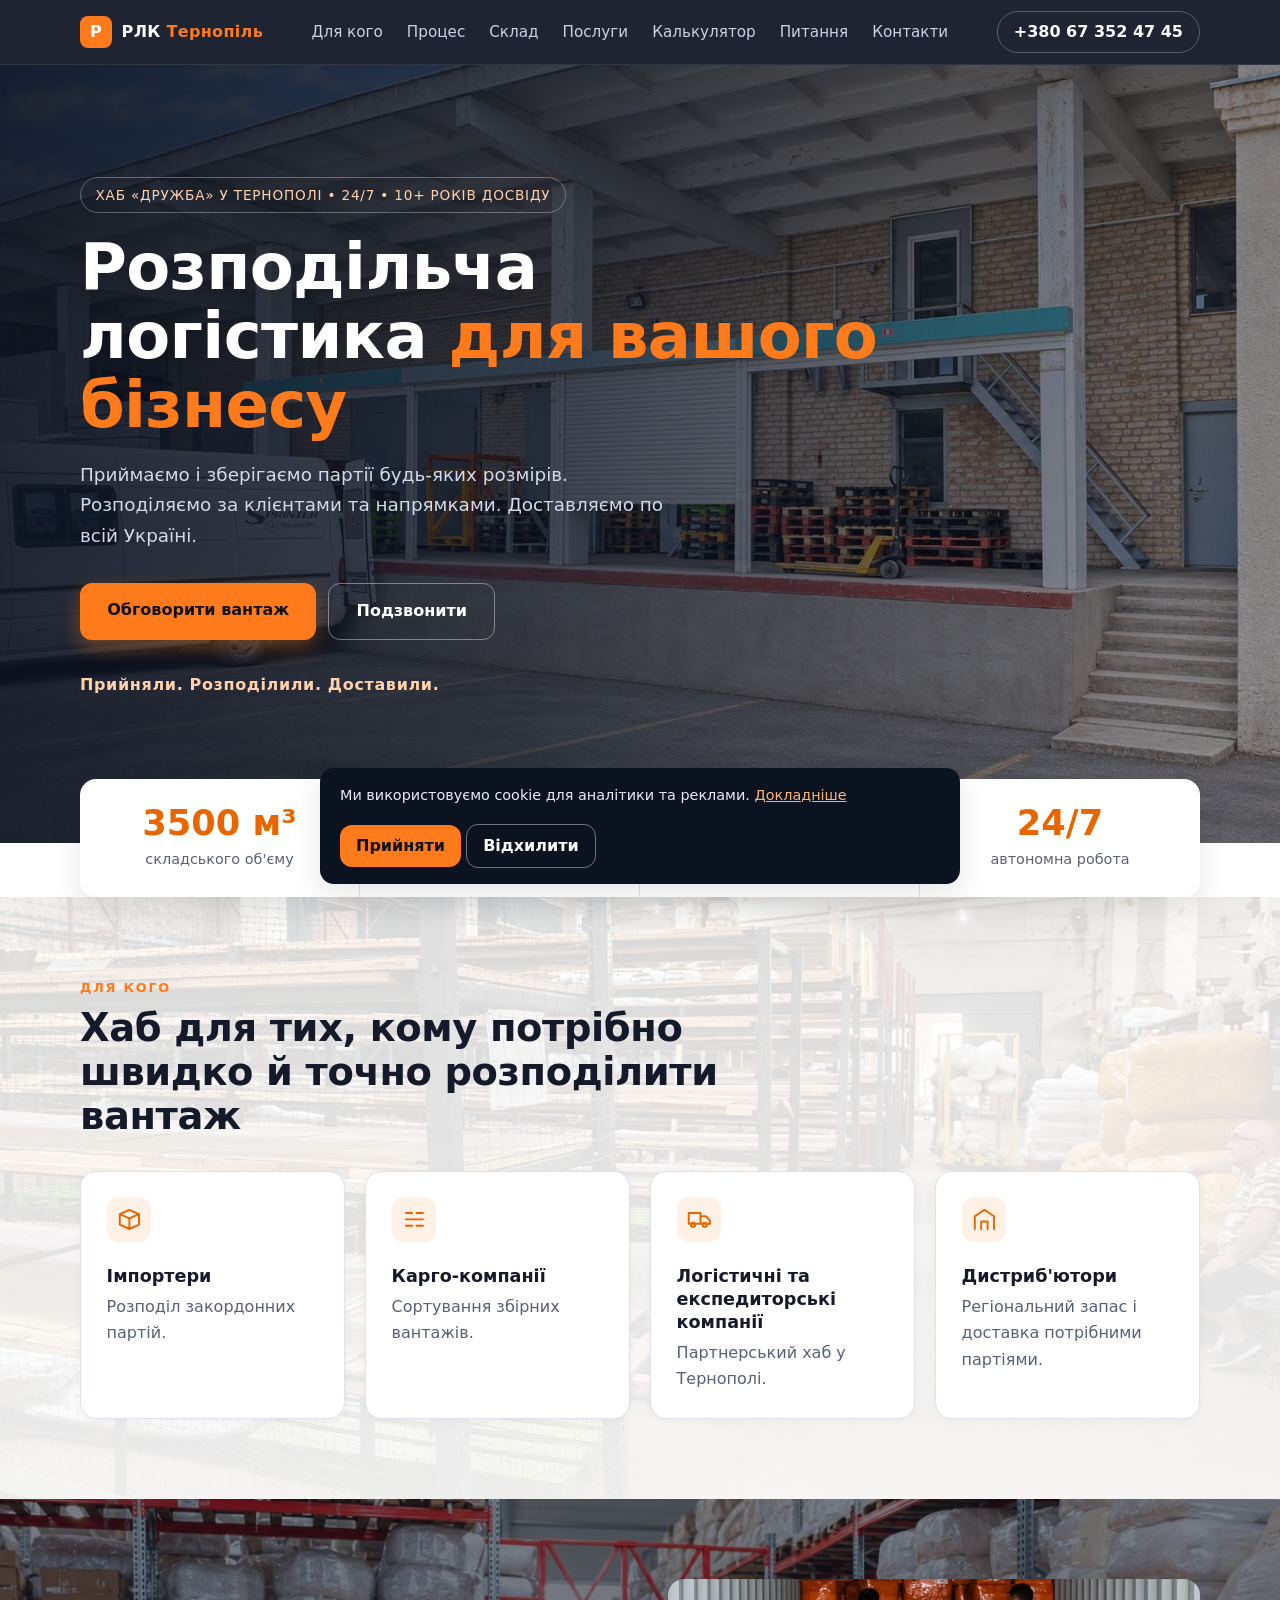
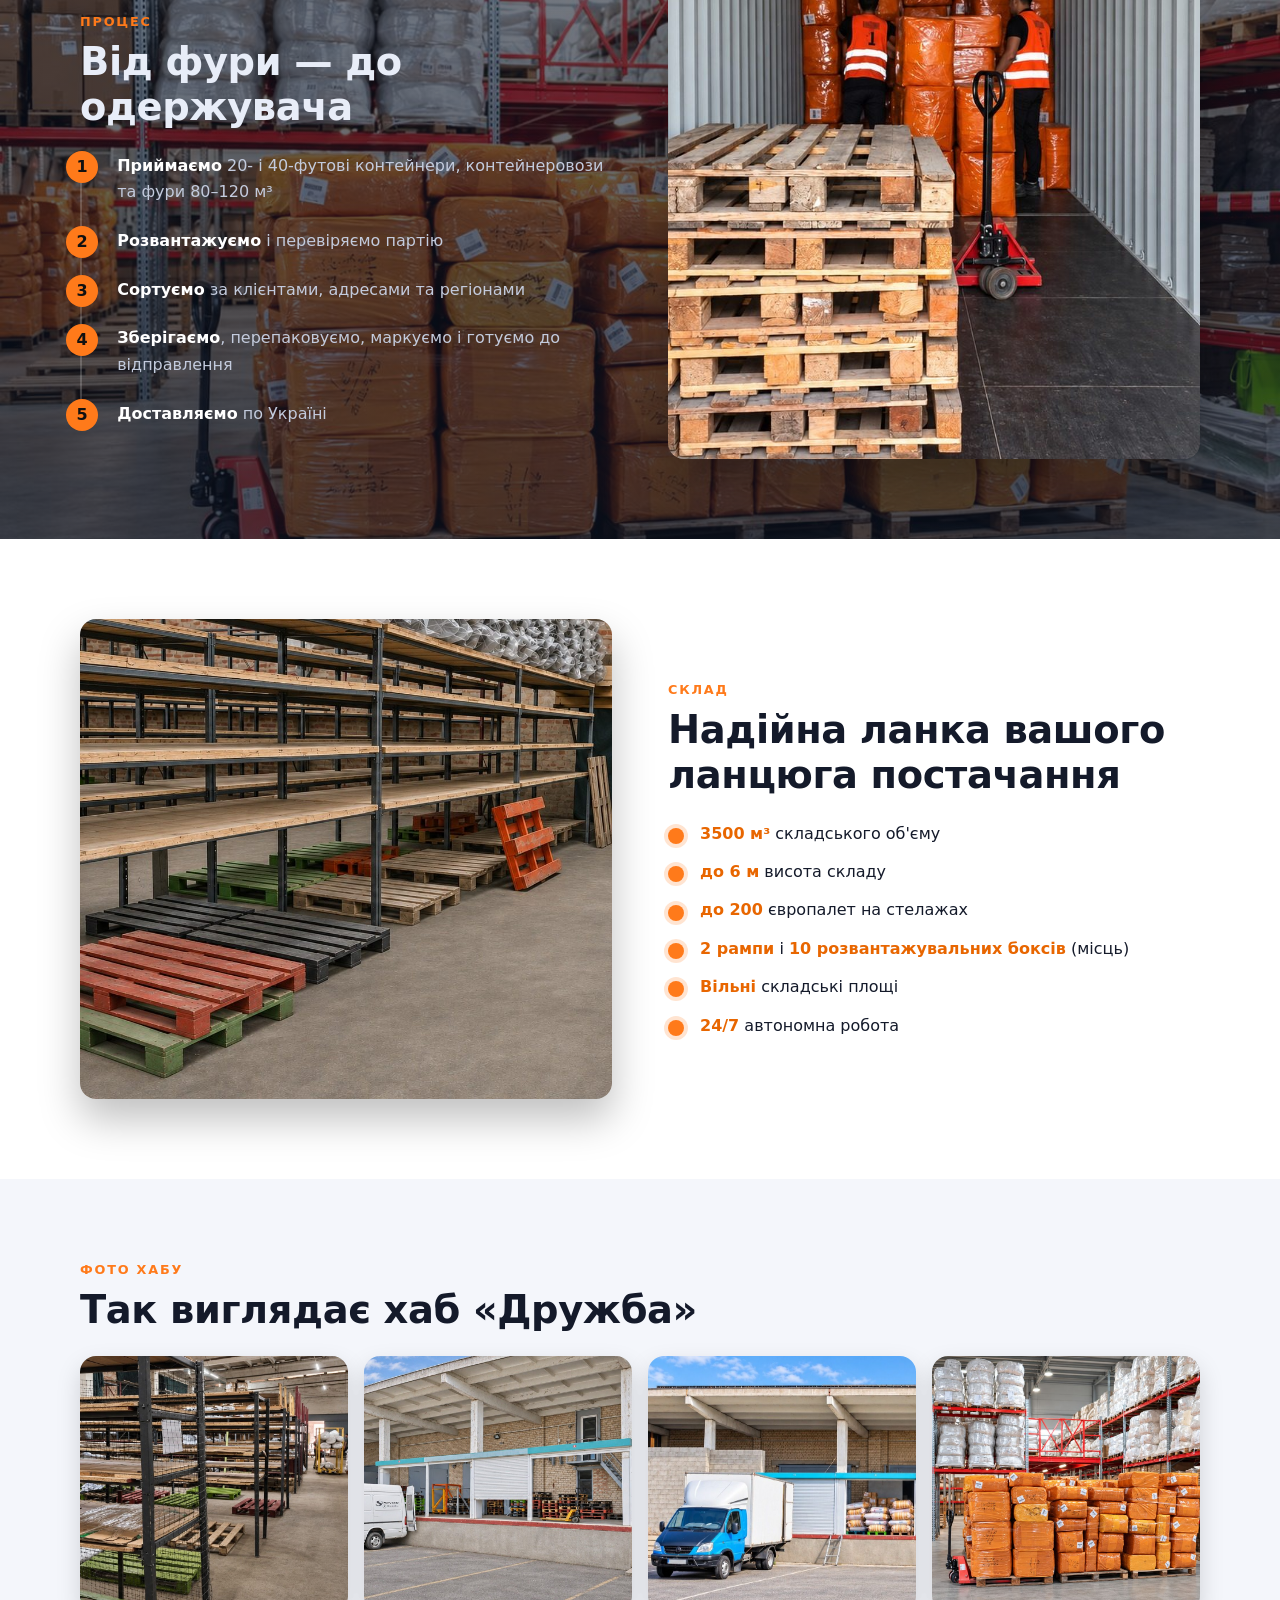
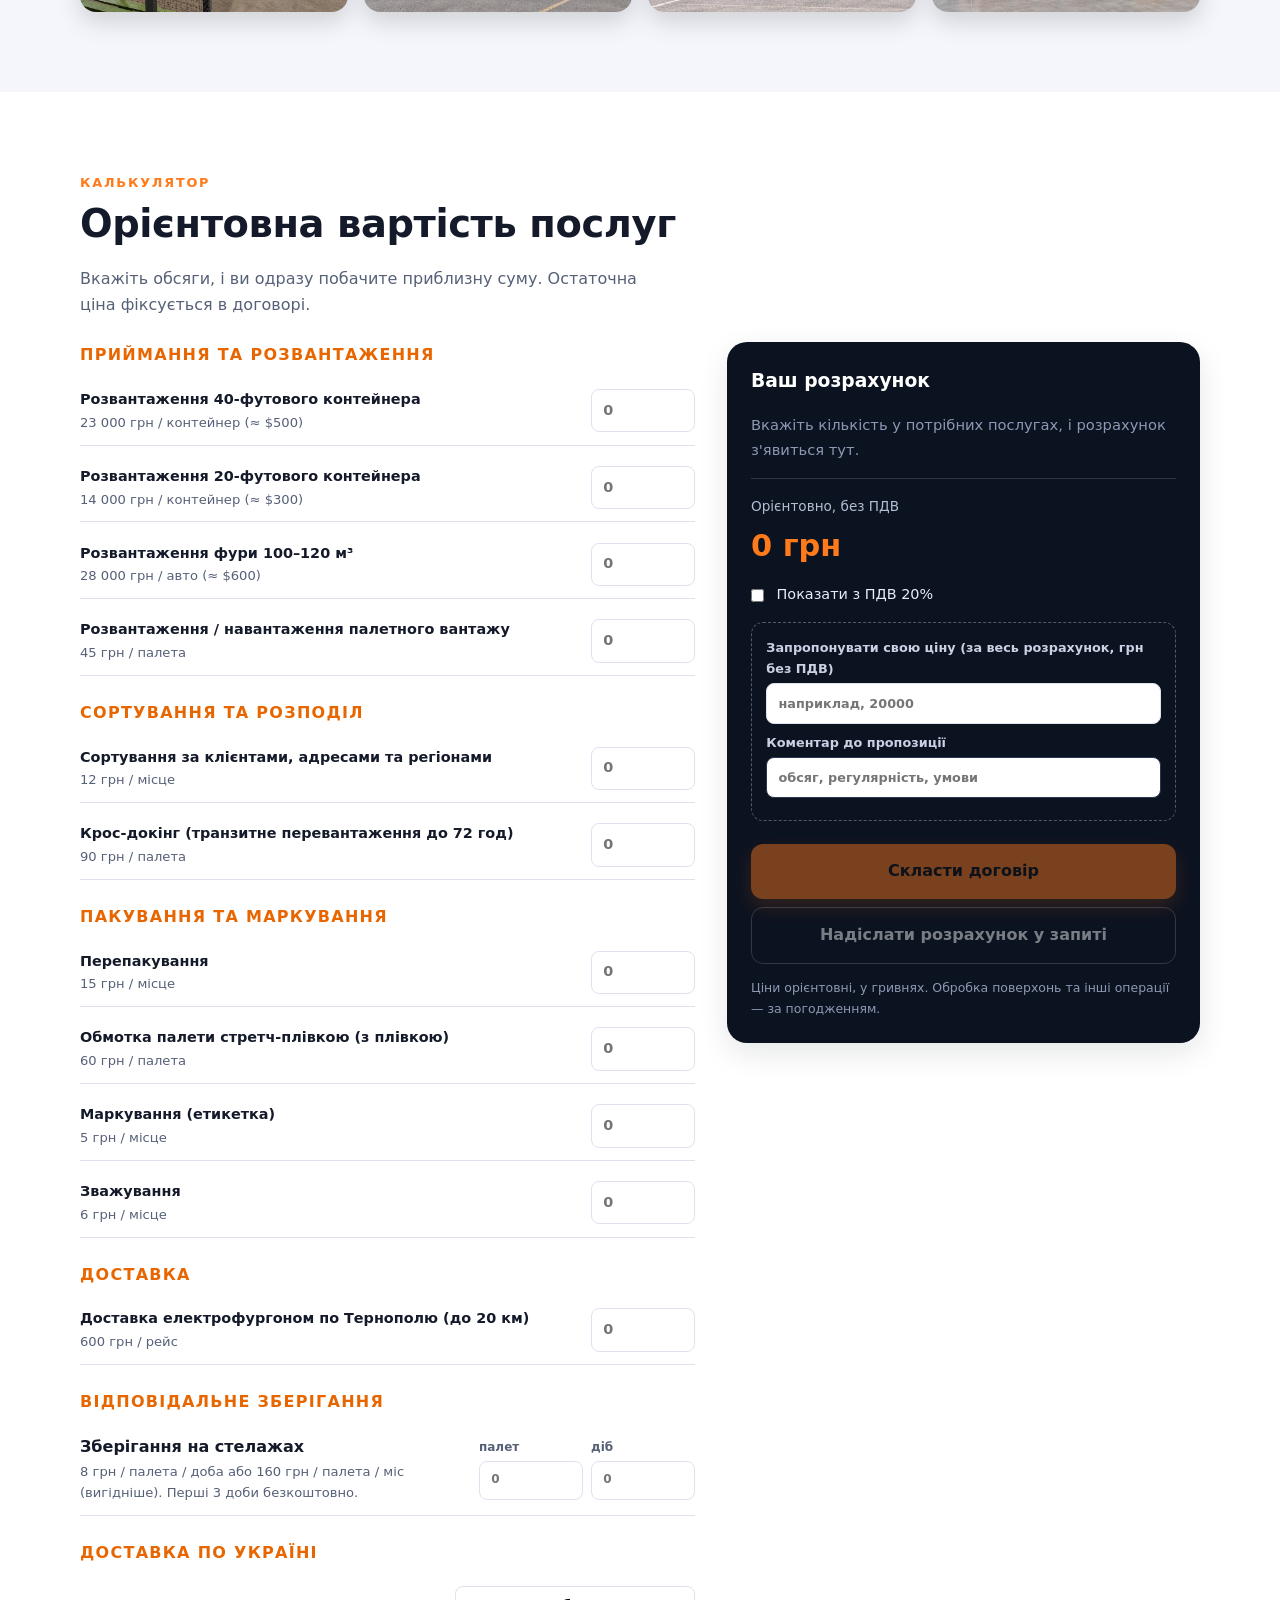
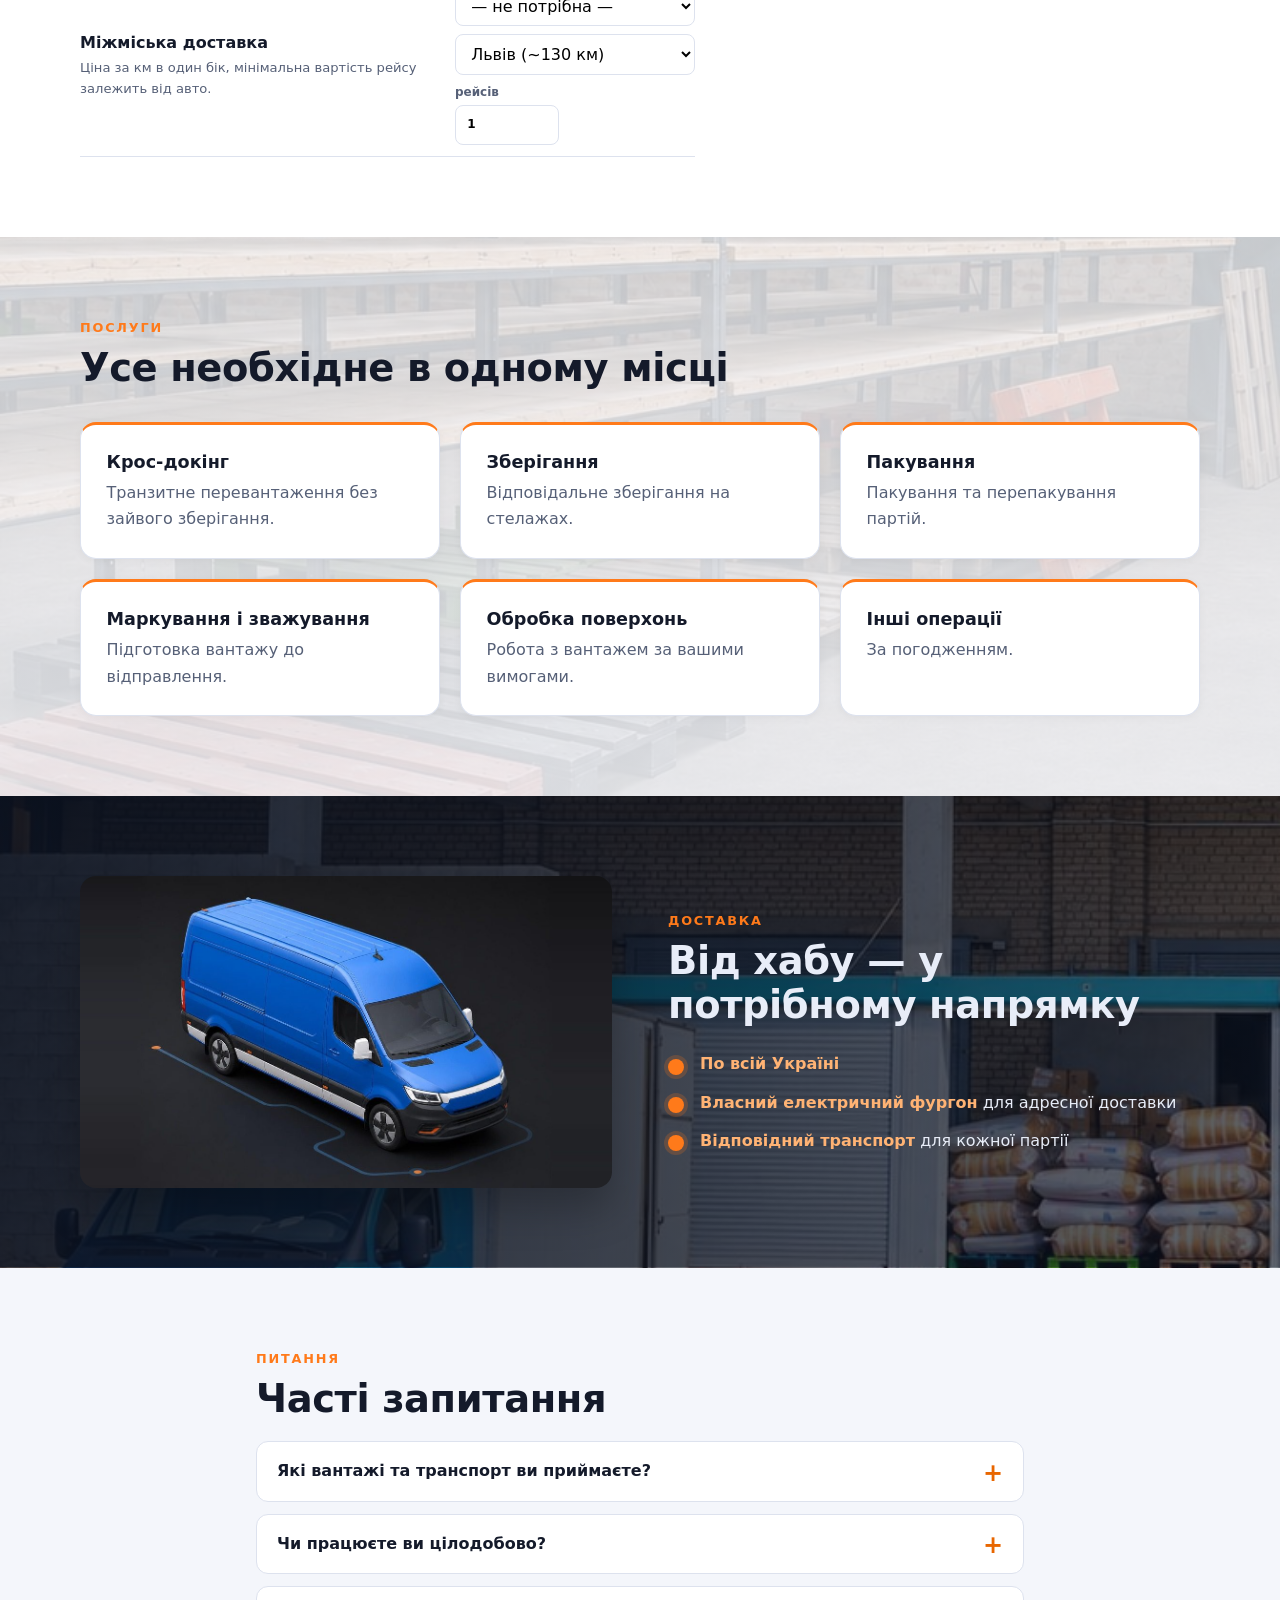
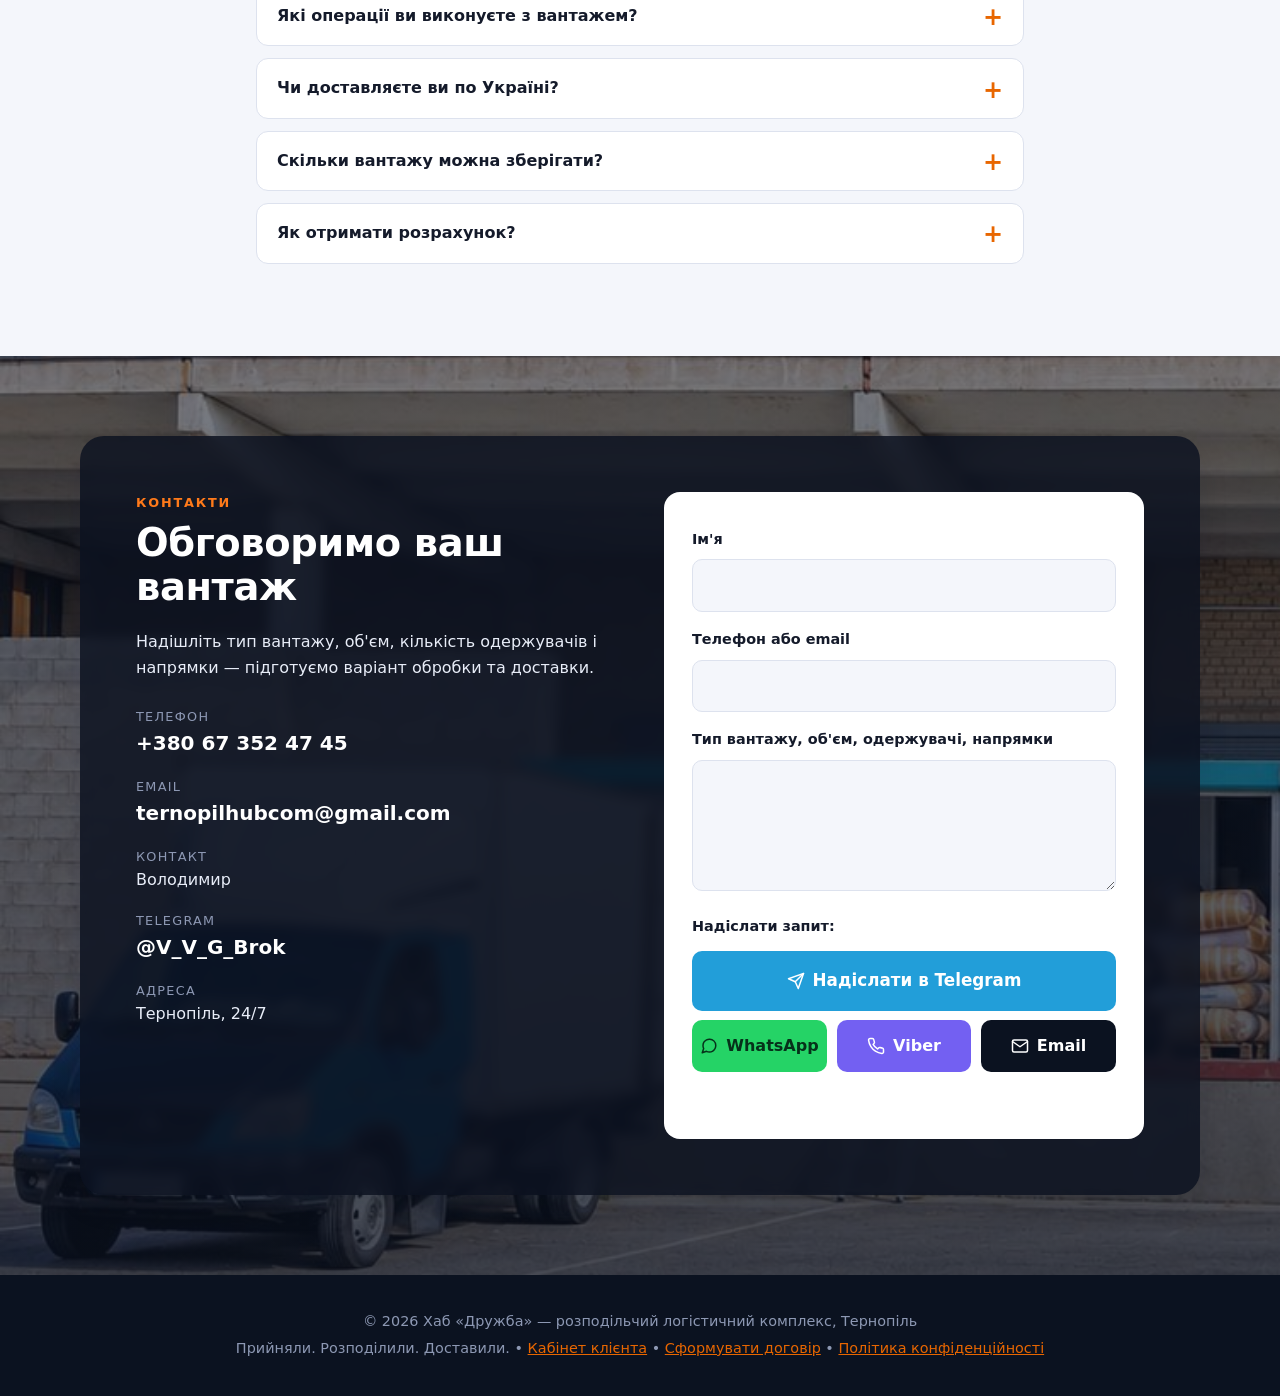
==== index.html @ 8732589b "Replace fabric-rolls van photo with first-variant warehouse photo" ====
<!DOCTYPE html>
<html lang="uk">
<head>
  <meta charset="UTF-8">
  <meta name="viewport" content="width=device-width, initial-scale=1">
  <meta name="theme-color" content="#0b1220">
  <title>Хаб «Дружба» — розподільчий логістичний комплекс, Тернопіль</title>
  <meta name="description" content="Хаб «Дружба» — розподільчий логістичний комплекс у Тернополі: приймаємо, розподіляємо та доставляємо вантажі по Україні. 24/7, 10+ років досвіду.">
  <meta property="og:title" content="Хаб «Дружба» — розподільчий логістичний комплекс, Тернопіль">
  <meta property="og:description" content="Прийняли. Розподілили. Доставили. Хаб у Тернополі, 24/7.">
  <meta property="og:type" content="website">
  <meta property="og:image" content="https://ternopil-hub.com/img/hub-ramp.jpg">
  <meta property="og:url" content="https://ternopil-hub.com/">
  <meta property="og:locale" content="uk_UA">
  <meta name="twitter:card" content="summary_large_image">
  <link rel="canonical" href="https://ternopil-hub.com/">
  <script type="application/ld+json">
  {"@context":"https://schema.org","@type":"LocalBusiness","name":"Хаб «Дружба» — розподільчий логістичний комплекс","description":"Прийом, зберігання, розподіл і доставка вантажів по Україні. Хаб у Тернополі, 24/7.","url":"https://ternopil-hub.com/","telephone":"+380673524745","email":"ternopilhubcom@gmail.com","image":"https://ternopil-hub.com/img/hub-ramp.jpg","address":{"@type":"PostalAddress","addressLocality":"Тернопіль","addressCountry":"UA"},"openingHours":"Mo-Su 00:00-23:59","areaServed":"UA"}
  </script>
  <link rel="icon" href="data:image/svg+xml,%3Csvg xmlns='http://www.w3.org/2000/svg' viewBox='0 0 100 100'%3E%3Crect width='100' height='100' rx='20' fill='%23ff7a1a'/%3E%3Ctext x='50' y='68' font-size='56' text-anchor='middle' fill='white' font-family='Arial' font-weight='700'%3EР%3C/text%3E%3C/svg%3E">
  <link rel="preload" as="image" href="img/hub-ramp.jpg">
  <link rel="stylesheet" href="style.css?v=13">
  <script type="application/ld+json">{"@context": "https://schema.org", "@type": "FAQPage", "mainEntity": [{"@type": "Question", "name": "Які вантажі та транспорт ви приймаєте?", "acceptedAnswer": {"@type": "Answer", "text": "Приймаємо 20- і 40-футові контейнери, контейнеровози та фури 80–120 м³. Партії будь-яких розмірів."}}, {"@type": "Question", "name": "Чи працюєте ви цілодобово?", "acceptedAnswer": {"@type": "Answer", "text": "Так, хаб у Тернополі працює 24/7 в автономному режимі."}}, {"@type": "Question", "name": "Які операції ви виконуєте з вантажем?", "acceptedAnswer": {"@type": "Answer", "text": "Крос-докінг і транзитне перевантаження, відповідальне зберігання, пакування та перепакування, маркування і зважування, обробка поверхонь. Інші операції — за погодженням."}}, {"@type": "Question", "name": "Чи доставляєте ви по Україні?", "acceptedAnswer": {"@type": "Answer", "text": "Так. Доставляємо по всій Україні: власний електричний фургон для адресної доставки та відповідний транспорт для кожної партії."}}, {"@type": "Question", "name": "Скільки вантажу можна зберігати?", "acceptedAnswer": {"@type": "Answer", "text": "Складський об'єм — 3500 м³, до 200 європалет на стелажах, висота складу до 6 м. Є вільні складські площі."}}, {"@type": "Question", "name": "Як отримати розрахунок?", "acceptedAnswer": {"@type": "Answer", "text": "Надішліть тип вантажу, об'єм, кількість одержувачів і напрямки через форму нижче, у WhatsApp, Viber, Telegram або по телефону +380 67 352 47 45. Підготуємо варіант обробки та доставки."}}]}</script>
</head>
<body>
  <a class="skip" href="#main">Перейти до змісту</a>

  <header class="site-header">
    <div class="container bar">
      <a class="logo" href="#top"><span class="mark">Р</span><span>РЛК <b>Тернопіль</b></span></a>
      <button class="burger" id="burger" type="button" aria-label="Меню" aria-expanded="false" aria-controls="menu"><span></span><span></span><span></span></button>
      <nav id="menu" aria-label="Основна навігація">
        <ul>
          <li><a href="#about">Для кого</a></li>
          <li><a href="#process">Процес</a></li>
          <li><a href="#capacity">Склад</a></li>
          <li><a href="#services">Послуги</a></li>
          <li><a href="#calculator">Калькулятор</a></li>
          <li><a href="#faq">Питання</a></li>
          <li><a href="#contacts">Контакти</a></li>
        </ul>
      </nav>
      <a class="nav-phone" href="tel:+380673524745" data-track="call">+380 67 352 47 45</a>
    </div>
  </header>

  <main id="main">
    <section class="hero" id="top" aria-labelledby="hero-title">
      <div class="container hero-inner">
        <p class="eyebrow">Хаб «Дружба» у Тернополі &bull; 24/7 &bull; 10+ років досвіду</p>
        <h1 id="hero-title">Розподільча логістика <span>для вашого бізнесу</span></h1>
        <p class="lead">Приймаємо і зберігаємо партії будь-яких розмірів. Розподіляємо за клієнтами та напрямками. Доставляємо по всій Україні.</p>
        <div class="actions">
          <a class="btn" href="#contacts">Обговорити вантаж</a>
          <a class="btn ghost" href="tel:+380673524745" data-track="call">Подзвонити</a>
        </div>
        <p class="slogan">Прийняли. Розподілили. Доставили.</p>
      </div>
    </section>

    <div class="container">
      <dl class="kpis" aria-label="Ключові показники">
        <div><dd>3500 м³</dd><dt>складського об'єму</dt></div>
        <div><dd>до 200</dd><dt>європалет на стелажах</dt></div>
        <div><dd>10</dd><dt>розвантажувальних боксів</dt></div>
        <div><dd>24/7</dd><dt>автономна робота</dt></div>
      </dl>
    </div>

    <section data-reveal class="section bg bg-container" id="about" aria-labelledby="about-title">
      <div class="container">
        <p class="kicker">Для кого</p>
        <h2 id="about-title">Хаб для тих, кому потрібно швидко й точно розподілити вантаж</h2>
        <ol class="grid audience">
          <li class="card">
            <svg class="icon" viewBox="0 0 24 24" aria-hidden="true"><path d="M3 7l9-4 9 4v10l-9 4-9-4zM3 7l9 4m0 10V11m9-4l-9 4"/></svg>
            <h3>Імпортери</h3><p>Розподіл закордонних партій.</p></li>
          <li class="card">
            <svg class="icon" viewBox="0 0 24 24" aria-hidden="true"><path d="M4 6h6M4 12h16M4 18h6M14 6h6M14 18h6"/></svg>
            <h3>Карго-компанії</h3><p>Сортування збірних вантажів.</p></li>
          <li class="card">
            <svg class="icon" viewBox="0 0 24 24" aria-hidden="true"><path d="M2 6h11v10H2zM13 9h5l4 4v3h-9zM6 19a2 2 0 100-4 2 2 0 000 4zm11 0a2 2 0 100-4 2 2 0 000 4z"/></svg>
            <h3>Логістичні та експедиторські компанії</h3><p>Партнерський хаб у Тернополі.</p></li>
          <li class="card">
            <svg class="icon" viewBox="0 0 24 24" aria-hidden="true"><path d="M3 21V9l9-6 9 6v12M9 21v-7h6v7"/></svg>
            <h3>Дистриб'ютори</h3><p>Регіональний запас і доставка потрібними партіями.</p></li>
        </ol>
      </div>
    </section>

    <section data-reveal class="section dark bg bg-truck" id="process" aria-labelledby="process-title">
      <div class="container split">
        <div>
          <p class="kicker">Процес</p>
          <h2 id="process-title">Від фури — до одержувача</h2>
          <ol class="timeline">
            <li><b>Приймаємо</b> 20- і 40-футові контейнери, контейнеровози та фури 80–120&nbsp;м³</li>
            <li><b>Розвантажуємо</b> і перевіряємо партію</li>
            <li><b>Сортуємо</b> за клієнтами, адресами та регіонами</li>
            <li><b>Зберігаємо</b>, перепаковуємо, маркуємо і готуємо до відправлення</li>
            <li><b>Доставляємо</b> по Україні</li>
          </ol>
        </div>
        <img class="shot" src="img/hub-container.jpg" alt="Розвантаження 40-футового контейнера з вантажем на палетах" loading="lazy" width="719" height="1304">
      </div>
    </section>

    <section data-reveal class="section" id="capacity" aria-labelledby="capacity-title">
      <div class="container split rev">
        <img class="shot" src="img/hub-shelves2.jpg" alt="Склад: стелажі, палети та вільні складські площі" loading="lazy" width="924" height="1086">
        <div>
          <p class="kicker">Склад</p>
          <h2 id="capacity-title">Надійна ланка вашого ланцюга постачання</h2>
          <ul class="facts">
            <li><b>3500 м³</b> складського об'єму</li>
            <li><b>до 6 м</b> висота складу</li>
            <li><b>до 200</b> європалет на стелажах</li>
            <li><b>2 рампи</b> і <b>10 розвантажувальних боксів</b> (місць)</li>
            <li><b>Вільні</b> складські площі</li>
            <li><b>24/7</b> автономна робота</li>
          </ul>
        </div>
      </div>
    </section>

    <section data-reveal class="section alt" id="gallery" aria-labelledby="gallery-title">
      <div class="container">
        <p class="kicker">Фото хабу</p>
        <h2 id="gallery-title">Так виглядає хаб «Дружба»</h2>
        <ul class="gallery">
          <li><img src="img/hub-shelves.jpg" alt="Склад зі стелажами та вантажем на палетах" loading="lazy" width="1448" height="848"></li>
          <li><img src="img/hub-ramp.jpg" alt="Рампа і розвантажувальні бокси хабу" loading="lazy" width="1448" height="934"></li>
          <li><img src="img/hub-truck.jpg" alt="Вантажний автомобіль біля рампи" loading="lazy" width="753" height="941"></li>
          <li><img src="img/warehouse.jpg" alt="Склад: стелажі та вантаж на палетах" loading="lazy" width="1200" height="900"></li>
        </ul>
      </div>
    </section>

    <section data-reveal class="section" id="calculator" aria-labelledby="calc-title">
      <div class="container">
        <p class="kicker">Калькулятор</p>
        <h2 id="calc-title">Орієнтовна вартість послуг</h2>
        <p class="sub">Вкажіть обсяги, і ви одразу побачите приблизну суму. Остаточна ціна фіксується в договорі.</p>
        <div id="calc"></div>
      </div>
    </section>

    <section data-reveal class="section alt bg bg-warehouse" id="services" aria-labelledby="services-title">
      <div class="container">
        <p class="kicker">Послуги</p>
        <h2 id="services-title">Усе необхідне в одному місці</h2>
        <ul class="grid services">
          <li class="card"><h3>Крос-докінг</h3><p>Транзитне перевантаження без зайвого зберігання.</p></li>
          <li class="card"><h3>Зберігання</h3><p>Відповідальне зберігання на стелажах.</p></li>
          <li class="card"><h3>Пакування</h3><p>Пакування та перепакування партій.</p></li>
          <li class="card"><h3>Маркування і зважування</h3><p>Підготовка вантажу до відправлення.</p></li>
          <li class="card"><h3>Обробка поверхонь</h3><p>Робота з вантажем за вашими вимогами.</p></li>
          <li class="card"><h3>Інші операції</h3><p>За погодженням.</p></li>
        </ul>
      </div>
    </section>

    <section data-reveal class="section dark bg bg-van" id="delivery" aria-labelledby="delivery-title">
      <div class="container split rev">
        <img class="shot" src="img/hub-van.jpg" alt="Власний електричний фургон для адресної доставки" loading="lazy" width="1115" height="653">
        <div>
          <p class="kicker">Доставка</p>
          <h2 id="delivery-title">Від хабу — у потрібному напрямку</h2>
          <ul class="facts">
            <li><b>По всій Україні</b></li>
            <li><b>Власний електричний фургон</b> для адресної доставки</li>
            <li><b>Відповідний транспорт</b> для кожної партії</li>
          </ul>
        </div>
      </div>
    </section>

    <section data-reveal class="section alt" id="faq" aria-labelledby="faq-title">
      <div class="container narrow">
        <p class="kicker">Питання</p>
        <h2 id="faq-title">Часті запитання</h2>
        <details class="qa"><summary>Які вантажі та транспорт ви приймаєте?</summary><p>Приймаємо 20- і 40-футові контейнери, контейнеровози та фури 80–120 м³. Партії будь-яких розмірів.</p></details>
          <details class="qa"><summary>Чи працюєте ви цілодобово?</summary><p>Так, хаб у Тернополі працює 24/7 в автономному режимі.</p></details>
          <details class="qa"><summary>Які операції ви виконуєте з вантажем?</summary><p>Крос-докінг і транзитне перевантаження, відповідальне зберігання, пакування та перепакування, маркування і зважування, обробка поверхонь. Інші операції — за погодженням.</p></details>
          <details class="qa"><summary>Чи доставляєте ви по Україні?</summary><p>Так. Доставляємо по всій Україні: власний електричний фургон для адресної доставки та відповідний транспорт для кожної партії.</p></details>
          <details class="qa"><summary>Скільки вантажу можна зберігати?</summary><p>Складський об'єм — 3500 м³, до 200 європалет на стелажах, висота складу до 6 м. Є вільні складські площі.</p></details>
          <details class="qa"><summary>Як отримати розрахунок?</summary><p>Надішліть тип вантажу, об'єм, кількість одержувачів і напрямки через форму нижче, у WhatsApp, Viber, Telegram або по телефону +380 67 352 47 45. Підготуємо варіант обробки та доставки.</p></details>
          
      </div>
    </section>

    <section data-reveal class="section bg bg-contact" id="contacts" aria-labelledby="contacts-title">
      <div class="container contact-box">
        <div>
          <p class="kicker">Контакти</p>
          <h2 id="contacts-title">Обговоримо ваш вантаж</h2>
          <p>Надішліть тип вантажу, об'єм, кількість одержувачів і напрямки — підготуємо варіант обробки та доставки.</p>
          <ul class="contact-list">
            <li><span>Телефон</span><a href="tel:+380673524745" data-track="call">+380 67 352 47 45</a></li>
            <li><span>Email</span><a href="mailto:ternopilhubcom@gmail.com" data-track="email">ternopilhubcom@gmail.com</a></li>
            <li><span>Контакт</span>Володимир</li>
            <li><span>Telegram</span><a href="https://t.me/V_V_G_Brok" target="_blank" rel="noopener" data-track="telegram">@V_V_G_Brok</a></li>
            <li><span>Адреса</span>Тернопіль, 24/7</li>
          </ul>
        </div>
        <form id="contact-form" novalidate>
          <label for="name">Ім'я</label>
          <input id="name" name="name" type="text" autocomplete="name" required>
          <label for="contact">Телефон або email</label>
          <input id="contact" name="contact" type="text" autocomplete="email" required>
          <label for="message">Тип вантажу, об'єм, одержувачі, напрямки</label>
          <textarea id="message" name="message" rows="4" required></textarea>
          <input type="text" name="website" tabindex="-1" autocomplete="off" aria-hidden="true" style="position:absolute;left:-9999px">
          <p class="send-title">Надіслати запит:</p>
          <div class="send-btns">
            <button class="send tg" type="button" data-channel="telegram" hidden><svg class="si" width="18" height="18" viewBox="0 0 24 24" aria-hidden="true"><path d="M22 2 11 13"/><path d="M22 2 15 22l-4-9-9-4z"/></svg><span>Надіслати в Telegram</span></button>
            <button class="send wa" type="button" data-channel="whatsapp"><svg class="si" width="18" height="18" viewBox="0 0 24 24" aria-hidden="true"><path d="M21 11.5a8.4 8.4 0 0 1-.9 3.8 8.5 8.5 0 0 1-7.6 4.7 8.4 8.4 0 0 1-3.8-.9L3 21l1.9-5.7a8.4 8.4 0 0 1-.9-3.8 8.5 8.5 0 0 1 4.7-7.6 8.4 8.4 0 0 1 3.8-.9h.5a8.5 8.5 0 0 1 8 8z"/></svg><span>WhatsApp</span></button>
            <button class="send vb" type="button" data-channel="viber"><svg class="si" width="18" height="18" viewBox="0 0 24 24" aria-hidden="true"><path d="M22 16.9v3a2 2 0 0 1-2.2 2 19.8 19.8 0 0 1-8.6-3.1 19.5 19.5 0 0 1-6-6A19.8 19.8 0 0 1 2.1 4.2 2 2 0 0 1 4.1 2h3a2 2 0 0 1 2 1.7c.1 1 .4 1.9.7 2.8a2 2 0 0 1-.5 2.1L8.1 9.9a16 16 0 0 0 6 6l1.3-1.3a2 2 0 0 1 2.1-.5c.9.3 1.8.6 2.8.7a2 2 0 0 1 1.7 2z"/></svg><span>Viber</span></button>
            <button class="send em" type="button" data-channel="email"><svg class="si" width="18" height="18" viewBox="0 0 24 24" aria-hidden="true"><path d="M4 4h16a2 2 0 0 1 2 2v12a2 2 0 0 1-2 2H4a2 2 0 0 1-2-2V6a2 2 0 0 1 2-2z"/><path d="m22 6-10 7L2 6"/></svg><span>Email</span></button>
          </div>
          <p class="form-status" id="form-status" role="status" aria-live="polite"></p>
        </form>
      </div>
    </section>
  </main>

  <footer class="site-footer">
    <div class="container">
      <p>&copy; <span id="year">2026</span> Хаб «Дружба» — розподільчий логістичний комплекс, Тернопіль</p>
      <p>Прийняли. Розподілили. Доставили. &bull; <a href="cabinet.html">Кабінет клієнта</a> &bull; <a href="contract.html">Сформувати договір</a> &bull; <a href="privacy.html">Політика конфіденційності</a></p>
    </div>
  </footer>

  <div class="fab" aria-label="Швидкий зв'язок">
    <a class="fab-call" href="tel:+380673524745" data-track="call">Подзвонити</a>
    <a class="fab-wa" href="https://wa.me/380673524745" target="_blank" rel="noopener" data-track="whatsapp">WhatsApp</a>
  </div>

  <div class="consent" id="consent" hidden>
    <p>Ми використовуємо cookie для аналітики та реклами. <a href="privacy.html">Докладніше</a></p>
    <div><button type="button" id="consent-yes" class="btn">Прийняти</button> <button type="button" id="consent-no" class="btn ghost">Відхилити</button></div>
  </div>

  <script src="prices.js?v=13"></script>
  <script src="calc-core.js?v=13"></script>
  <script src="calc.js?v=13"></script>
  <script src="script.js?v=13"></script>
</body>
</html>
---- style.css ----
:root {
  --navy: #0b1220; --navy-2: #121b2f; --accent: #ff7a1a; --accent-d: #e86600;
  --bg: #ffffff; --bg-alt: #f4f6fb; --text: #141a2a; --muted: #566077; --border: #dde2ee;
  --radius: 16px; --shadow: 0 10px 30px rgba(11,18,32,.10);
}
* { box-sizing: border-box; }
html { scroll-behavior: smooth; scroll-padding-top: 4.5rem; }
body { margin: 0; font-family: "Inter", system-ui, -apple-system, "Segoe UI", Roboto, sans-serif; color: var(--text); background: var(--bg); line-height: 1.65; }
img { max-width: 100%; height: auto; display: block; }
a { color: var(--accent-d); }
:focus-visible { outline: 3px solid var(--accent); outline-offset: 3px; }
.container { width: min(100% - 2.5rem, 70rem); margin-inline: auto; }
.skip { position: absolute; left: -999px; top: 0; background: var(--accent); color: #111; padding: .5rem 1rem; z-index: 100; }
.skip:focus { left: 0; }

/* Header */
.site-header { position: sticky; top: 0; z-index: 50; background: rgba(11,18,32,.92); backdrop-filter: blur(10px); border-bottom: 1px solid rgba(255,255,255,.08); }
.bar { display: flex; align-items: center; justify-content: space-between; gap: 1.25rem; min-height: 4rem; }
.logo { display: flex; align-items: center; gap: .6rem; color: #fff; text-decoration: none; font-weight: 600; letter-spacing: .02em; }
.logo b { color: var(--accent); }
.mark { display: grid; place-items: center; width: 2rem; height: 2rem; border-radius: 8px; background: var(--accent); color: #fff; font-weight: 800; }
nav ul { display: flex; gap: 1.5rem; list-style: none; margin: 0; padding: 0; }
nav a { color: #c9d1e3; text-decoration: none; font-size: .95rem; }
nav a:hover { color: #fff; }
.nav-phone { color: #fff; text-decoration: none; font-weight: 600; border: 1px solid rgba(255,255,255,.25); padding: .45rem 1rem; border-radius: 999px; white-space: nowrap; }
.nav-phone:hover { background: var(--accent); border-color: var(--accent); color: #111; }

/* Hero */
.hero { position: relative; color: #fff; padding: 7rem 0 9rem;
  background: linear-gradient(100deg, rgba(11,18,32,.92) 0%, rgba(11,18,32,.75) 45%, rgba(11,18,32,.35) 100%), url("img/hub-ramp.jpg") center / cover no-repeat; }
.eyebrow { display: inline-block; margin: 0 0 1.25rem; padding: .35rem .9rem; border: 1px solid rgba(255,255,255,.3); border-radius: 999px; font-size: .85rem; letter-spacing: .06em; text-transform: uppercase; color: #ffd2ad; }
.hero h1 { font-size: clamp(2.2rem, 6vw, 4rem); line-height: 1.08; margin: 0 0 1.25rem; max-width: 18ch; letter-spacing: -.01em; }
.hero h1 span { color: var(--accent); }
.lead { font-size: 1.15rem; color: #d3dae9; max-width: 38rem; margin: 0 0 2rem; }
.actions { display: flex; gap: .75rem; flex-wrap: wrap; }
.slogan { margin: 2rem 0 0; font-weight: 600; letter-spacing: .04em; color: #ffd2ad; }
.btn { display: inline-block; padding: .9rem 1.7rem; background: var(--accent); color: #111; font-weight: 700; border: 0; border-radius: 12px; text-decoration: none; cursor: pointer; font: inherit; font-weight: 700; transition: transform .15s, background .15s; box-shadow: 0 8px 20px rgba(255,122,26,.35); }
.btn:hover { background: var(--accent-d); transform: translateY(-2px); }
.btn.ghost { background: transparent; color: #fff; box-shadow: none; border: 1px solid rgba(255,255,255,.4); }
.btn.ghost:hover { background: rgba(255,255,255,.12); }

/* KPI strip */
.kpis { display: grid; grid-template-columns: repeat(4, 1fr); margin: -4rem 0 0; padding: 0; position: relative; z-index: 2; background: #fff; border-radius: var(--radius); box-shadow: var(--shadow); overflow: hidden; }
.kpis div { padding: 1.6rem 1rem; text-align: center; border-right: 1px solid var(--border); }
.kpis div:last-child { border-right: 0; }
.kpis dd { margin: 0; font-size: clamp(1.5rem, 3vw, 2.2rem); font-weight: 800; color: var(--accent-d); line-height: 1.1; }
.kpis dt { margin-top: .3rem; color: var(--muted); font-size: .9rem; }

/* Sections */
.section { padding: 5rem 0; }
.section.alt { background: var(--bg-alt); }
.section.dark { background: var(--navy); color: #e8edf8; }
.section.dark .sub, .section.dark .kicker + h2 + p { color: #b4bdd2; }
.kicker { margin: 0 0 .5rem; color: var(--accent); font-weight: 700; letter-spacing: .14em; text-transform: uppercase; font-size: .8rem; }
h2 { font-size: clamp(1.6rem, 3.6vw, 2.4rem); line-height: 1.15; margin: 0 0 1.25rem; letter-spacing: -.01em; max-width: 26ch; }
.sub { color: var(--muted); margin: 0 0 1.5rem; max-width: 36rem; }
.grid { list-style: none; padding: 0; margin: 2rem 0 0; display: grid; gap: 1.25rem; }
.audience { grid-template-columns: repeat(4, 1fr); }
.services { grid-template-columns: repeat(3, 1fr); }
.card { background: #fff; border: 1px solid var(--border); border-radius: var(--radius); padding: 1.6rem; box-shadow: 0 2px 8px rgba(11,18,32,.04); transition: transform .2s, box-shadow .2s; }
.card:hover { transform: translateY(-4px); box-shadow: var(--shadow); }
.card h3 { margin: .9rem 0 .4rem; font-size: 1.1rem; line-height: 1.3; }
.card p { margin: 0; color: var(--muted); }
.services .card { border-top: 3px solid var(--accent); }
.services .card h3 { margin-top: 0; }
.icon { width: 2.8rem; height: 2.8rem; padding: .6rem; border-radius: 12px; background: #fff1e6; fill: none; stroke: var(--accent-d); stroke-width: 1.8; stroke-linecap: round; stroke-linejoin: round; }

/* Split blocks */
.split { display: grid; grid-template-columns: 1fr 1fr; gap: 3.5rem; align-items: center; }
.split.rev > img { order: -1; }
.shot { width: 100%; border-radius: var(--radius); box-shadow: 0 20px 40px rgba(0,0,0,.25); max-height: 30rem; object-fit: cover; }
.timeline { list-style: none; counter-reset: s; padding: 0; margin: 1.5rem 0 0; border-left: 2px solid rgba(255,255,255,.18); }
.timeline li { counter-increment: s; position: relative; padding: 0 0 1.4rem 2.2rem; color: #c3cbdd; }
.timeline li:last-child { padding-bottom: 0; }
.timeline li::before { content: counter(s); position: absolute; left: -1rem; top: -.1rem; width: 2rem; height: 2rem; border-radius: 50%; background: var(--accent); color: #111; font-weight: 800; display: grid; place-items: center; }
.timeline b { color: #fff; }
.facts { list-style: none; padding: 0; margin: 1.5rem 0 0; display: grid; gap: .75rem; }
.facts li { position: relative; padding-left: 2rem; }
.facts li::before { content: ""; position: absolute; left: 0; top: .45rem; width: 1rem; height: 1rem; border-radius: 50%; background: var(--accent); box-shadow: 0 0 0 4px rgba(255,122,26,.2); }
.facts b { color: var(--accent-d); }
.dark .facts b { color: #ffb374; }

/* Contacts */
.contact-box { display: grid; grid-template-columns: 1fr 1fr; gap: 3rem; align-items: start; background: linear-gradient(135deg, var(--navy), var(--navy-2)); color: #e8edf8; border-radius: 24px; padding: clamp(1.5rem, 5vw, 3.5rem); box-shadow: var(--shadow); }
.contact-box h2 { color: #fff; }
.contact-list { list-style: none; padding: 0; margin: 1.5rem 0 0; display: grid; gap: 1rem; }
.contact-list span { display: block; font-size: .8rem; text-transform: uppercase; letter-spacing: .1em; color: #8d98b3; }
.contact-list a { color: #fff; font-size: 1.25rem; font-weight: 700; text-decoration: none; }
.contact-list a:hover { color: var(--accent); }
form { display: grid; gap: .5rem; background: #fff; color: var(--text); padding: 1.75rem; border-radius: var(--radius); }
label { font-weight: 600; font-size: .9rem; margin-top: .5rem; }
input, textarea { width: 100%; font: inherit; padding: .75rem .9rem; border: 1px solid var(--border); border-radius: 10px; background: var(--bg-alt); }
input:focus, textarea:focus { outline: 2px solid var(--accent); background: #fff; }
form .btn { margin-top: 1rem; }

.site-footer { background: var(--navy); color: #8d98b3; padding: 2rem 0; font-size: .9rem; text-align: center; }
.site-footer p { margin: .2rem 0; }

@media (max-width: 900px) {
  nav { display: none; }
  .audience, .services { grid-template-columns: repeat(2, 1fr); }
  .split, .contact-box { grid-template-columns: 1fr; gap: 2rem; }
  .split.rev > img { order: 0; }
  .kpis { grid-template-columns: repeat(2, 1fr); }
  .kpis div:nth-child(2) { border-right: 0; }
  .kpis div:nth-child(-n+2) { border-bottom: 1px solid var(--border); }
  .hero { padding: 5rem 0 7rem; }
}
@media (max-width: 560px) {
  .audience, .services { grid-template-columns: 1fr; }
  .nav-phone { font-size: .85rem; padding: .4rem .7rem; }
  .section { padding: 3.5rem 0; }
}
@media (prefers-reduced-motion: reduce) { * { transition: none !important; scroll-behavior: auto !important; } }

/* Фонові фото секцій */
.section.bg { position: relative; background-size: cover; background-position: center; background-repeat: no-repeat; }
.section.dark.bg-truck { background-image: linear-gradient(rgba(11,18,32,.55), rgba(11,18,32,.72)), url("img/warehouse.jpg"); background-position: center 60%; }
.section.dark.bg-van { background-image: linear-gradient(90deg, rgba(11,18,32,.92), rgba(11,18,32,.65)), url("img/hub-truck.jpg"); }
.section.alt.bg-warehouse { background-image: linear-gradient(rgba(244,246,251,.80), rgba(244,246,251,.88)), url("img/hub-shelves2.jpg"); }
.section.bg-container { background-image: linear-gradient(rgba(255,255,255,.84), rgba(255,255,255,.92)), url("img/hub-shelves.jpg"); }
.section.bg-contact { background-image: linear-gradient(rgba(11,18,32,.55), rgba(11,18,32,.75)), url("img/hub-truck.jpg"); background-position: center; }
.bg-contact .contact-box { background: rgba(11,18,32,.82); backdrop-filter: blur(6px); }

/* Кнопки месенджерів */
.send-title { margin: 1rem 0 .25rem; font-weight: 600; font-size: .9rem; }
.send-btns { display: grid; grid-template-columns: repeat(auto-fit, minmax(7rem, 1fr)); gap: .6rem; }
.send { padding: .8rem .5rem; border: 0; border-radius: 10px; color: #fff; font: inherit; font-weight: 700; cursor: pointer; transition: transform .15s, filter .15s; }
.send:hover { transform: translateY(-2px); filter: brightness(1.08); }
.send.wa { background: #25d366; color: #06311a; }
.send.vb { background: #7360f2; }
.send.em { background: var(--navy); }
.form-status { min-height: 1.4rem; margin: .5rem 0 0; font-size: .85rem; color: var(--muted); }
@media (max-width: 420px) { .send-btns { grid-template-columns: 1fr; } }

/* Швидкий зв'язок (телефон) і згода на cookie */
.fab { display: none; }
@media (max-width: 760px) {
  .fab { position: fixed; left: 0; right: 0; bottom: 0; z-index: 60; display: grid; grid-template-columns: 1fr 1fr; gap: .5rem; padding: .6rem; background: rgba(11,18,32,.95); }
  .fab a { text-align: center; padding: .8rem; border-radius: 10px; font-weight: 700; text-decoration: none; }
  .fab-call { background: var(--accent); color: #111; }
  .fab-wa { background: #25d366; color: #06311a; }
  .site-footer { padding-bottom: 5rem; }
}
.consent { position: fixed; left: 1rem; right: 1rem; bottom: 1rem; z-index: 70; max-width: 40rem; margin-inline: auto; display: flex; gap: 1rem; align-items: center; justify-content: space-between; flex-wrap: wrap; padding: 1rem 1.25rem; background: var(--navy); color: #e8edf8; border-radius: 14px; box-shadow: var(--shadow); }
.consent[hidden] { display: none; }
.consent p { margin: 0; font-size: .9rem; }
.consent a { color: #ffb374; }
.consent .btn { padding: .5rem 1rem; box-shadow: none; }
@media (max-width: 760px) { .consent { bottom: 4.6rem; } }
.send.tg { background: #229ed9; }
.send[hidden] { display: none; }

.send { display: inline-flex; align-items: center; justify-content: center; gap: .5rem; }
.si { width: 18px; height: 18px; max-width: 18px; fill: none; stroke: currentColor; stroke-width: 2; stroke-linecap: round; stroke-linejoin: round; flex: none; }
.send-btns { grid-template-columns: repeat(3, 1fr); }
.send.tg { grid-column: 1 / -1; padding: 1rem; font-size: 1.05rem; color: #fff; }
.send.tg[hidden] { display: none; }
@media (max-width: 420px) { .send-btns { grid-template-columns: 1fr; } }

/* Меню на телефоні */
.burger { display: none; width: 2.5rem; height: 2.5rem; padding: .6rem; background: transparent; border: 1px solid rgba(255,255,255,.25); border-radius: 10px; cursor: pointer; flex-direction: column; justify-content: space-between; }
.burger span { display: block; height: 2px; background: #fff; border-radius: 2px; transition: transform .2s, opacity .2s; }
.burger[aria-expanded="true"] span:nth-child(1) { transform: translateY(7px) rotate(45deg); }
.burger[aria-expanded="true"] span:nth-child(2) { opacity: 0; }
.burger[aria-expanded="true"] span:nth-child(3) { transform: translateY(-7px) rotate(-45deg); }
@media (max-width: 900px) {
  .burger { display: flex; margin-left: auto; }
  nav { display: none; position: absolute; top: 100%; left: 0; right: 0; background: var(--navy); border-bottom: 1px solid rgba(255,255,255,.1); }
  nav.open { display: block; }
  nav ul { flex-direction: column; gap: 0; padding: .5rem 1.25rem 1rem; }
  nav a { display: block; padding: .8rem 0; font-size: 1.05rem; }
}
/* FAQ */
.narrow { max-width: 48rem; }
.qa { background: #fff; border: 1px solid var(--border); border-radius: 12px; margin-bottom: .75rem; }
.qa summary { cursor: pointer; padding: 1rem 3rem 1rem 1.25rem; font-weight: 600; list-style: none; position: relative; }
.qa summary::-webkit-details-marker { display: none; }
.qa summary::after { content: "+"; position: absolute; right: 1.25rem; top: .7rem; font-size: 1.5rem; color: var(--accent-d); }
.qa[open] summary::after { content: "\2212"; }
.qa p { margin: 0; padding: 0 1.25rem 1.1rem; color: var(--muted); }
/* Поява блоків */
.js [data-reveal] { opacity: 0; transform: translateY(24px); transition: opacity .6s ease, transform .6s ease; }
.js [data-reveal].in { opacity: 1; transform: none; }
@media (prefers-reduced-motion: reduce) { .js [data-reveal] { opacity: 1; transform: none; transition: none; } }

/* Калькулятор */
.calc { display: grid; grid-template-columns: 1.3fr 1fr; gap: 2rem; align-items: start; margin-top: 1.5rem; }
.calc-group { margin: 1.5rem 0 .5rem; font-size: 1rem; color: var(--accent-d); text-transform: uppercase; letter-spacing: .08em; }
.calc-group:first-child { margin-top: 0; }
.calc-row { display: flex; justify-content: space-between; align-items: center; gap: 1rem; padding: .7rem 0; border-bottom: 1px solid var(--border); }
.calc-name { display: block; font-weight: 600; }
.calc-name small { display: block; font-weight: 400; color: var(--muted); font-size: .82rem; }
.calc input[type=number], .calc select { font: inherit; padding: .55rem .7rem; border: 1px solid var(--border); border-radius: 8px; background: #fff; width: 6.5rem; }
.calc-pair, .calc-stack { display: flex; gap: .5rem; }
.calc-stack { flex-direction: column; align-items: stretch; }
.calc-stack select { width: 15rem; max-width: 100%; }
.calc-stack input { width: 100%; }
.calc-result { position: sticky; top: 5rem; background: var(--navy); color: #e8edf8; border-radius: 20px; padding: 1.5rem; box-shadow: var(--shadow); }
.calc-result h3 { margin: 0 0 1rem; color: #fff; }
.calc-lines { list-style: none; padding: 0; margin: 0 0 1rem; display: grid; gap: .5rem; font-size: .92rem; }
.calc-lines li { display: flex; justify-content: space-between; gap: 1rem; }
.calc-lines em { display: block; font-style: normal; color: #8d98b3; font-size: .8rem; }
.calc-lines .empty { color: #8d98b3; }
.calc-total { display: grid; gap: .2rem; padding-top: 1rem; border-top: 1px solid rgba(255,255,255,.15); font-size: .85rem; color: #b4bdd2; }
.calc-total strong { font-size: 1.9rem; color: var(--accent); }
.calc-vat { display: block; margin: .8rem 0; font-size: .9rem; font-weight: 400; }
.calc-result .btn { width: 100%; margin-top: .5rem; text-align: center; }
.calc-result .btn[disabled] { opacity: .45; cursor: not-allowed; transform: none; }
.ghost-dark { background: transparent; color: #fff; border: 1px solid rgba(255,255,255,.35); box-shadow: none; }
.calc-note { font-size: .78rem; color: #8d98b3; margin: .9rem 0 0; }
@media (max-width: 900px) { .calc { grid-template-columns: 1fr; } .calc-result { position: static; } .calc-stack select { width: 100%; } }

.calc .mini { display: grid; gap: .15rem; margin: 0; font-size: .75rem; font-weight: 600; color: var(--muted); }
.calc .mini[hidden] { display: none; }
.calc-stack .mini { grid-template-columns: 1fr; }
.calc-vat input { width: auto; display: inline-block; margin: 0 .5rem 0 0; vertical-align: middle; }
.calc-vat { font-weight: 400; }
.calc-lines li b { white-space: nowrap; }

/* Пропозиція ціни від клієнта */
.calc-offer { margin: .9rem 0; padding: .9rem; border: 1px dashed rgba(255,255,255,.3); border-radius: 12px; display: grid; gap: .5rem; }
.calc-offer label { display: grid; gap: .25rem; font-size: .8rem; font-weight: 600; color: #c9d1e3; margin: 0; }
.calc-offer input { width: 100%; font: inherit; padding: .55rem .7rem; border-radius: 8px; border: 1px solid #2c3550; background: #fff; color: #141a2a; }
.offer-line { font-size: .84rem; color: #b4bdd2; min-height: 0; } .offer-line.on { color: #ffd2ad; }
.calc .calc-offer input { width: 100%; }

.gallery { list-style: none; margin: 1.5rem 0 0; padding: 0; display: grid; grid-template-columns: repeat(auto-fit, minmax(14rem, 1fr)); gap: 1rem; }
.gallery img { width: 100%; height: 16rem; object-fit: cover; border-radius: var(--radius); box-shadow: 0 10px 24px rgba(0,0,0,.15); display: block; }
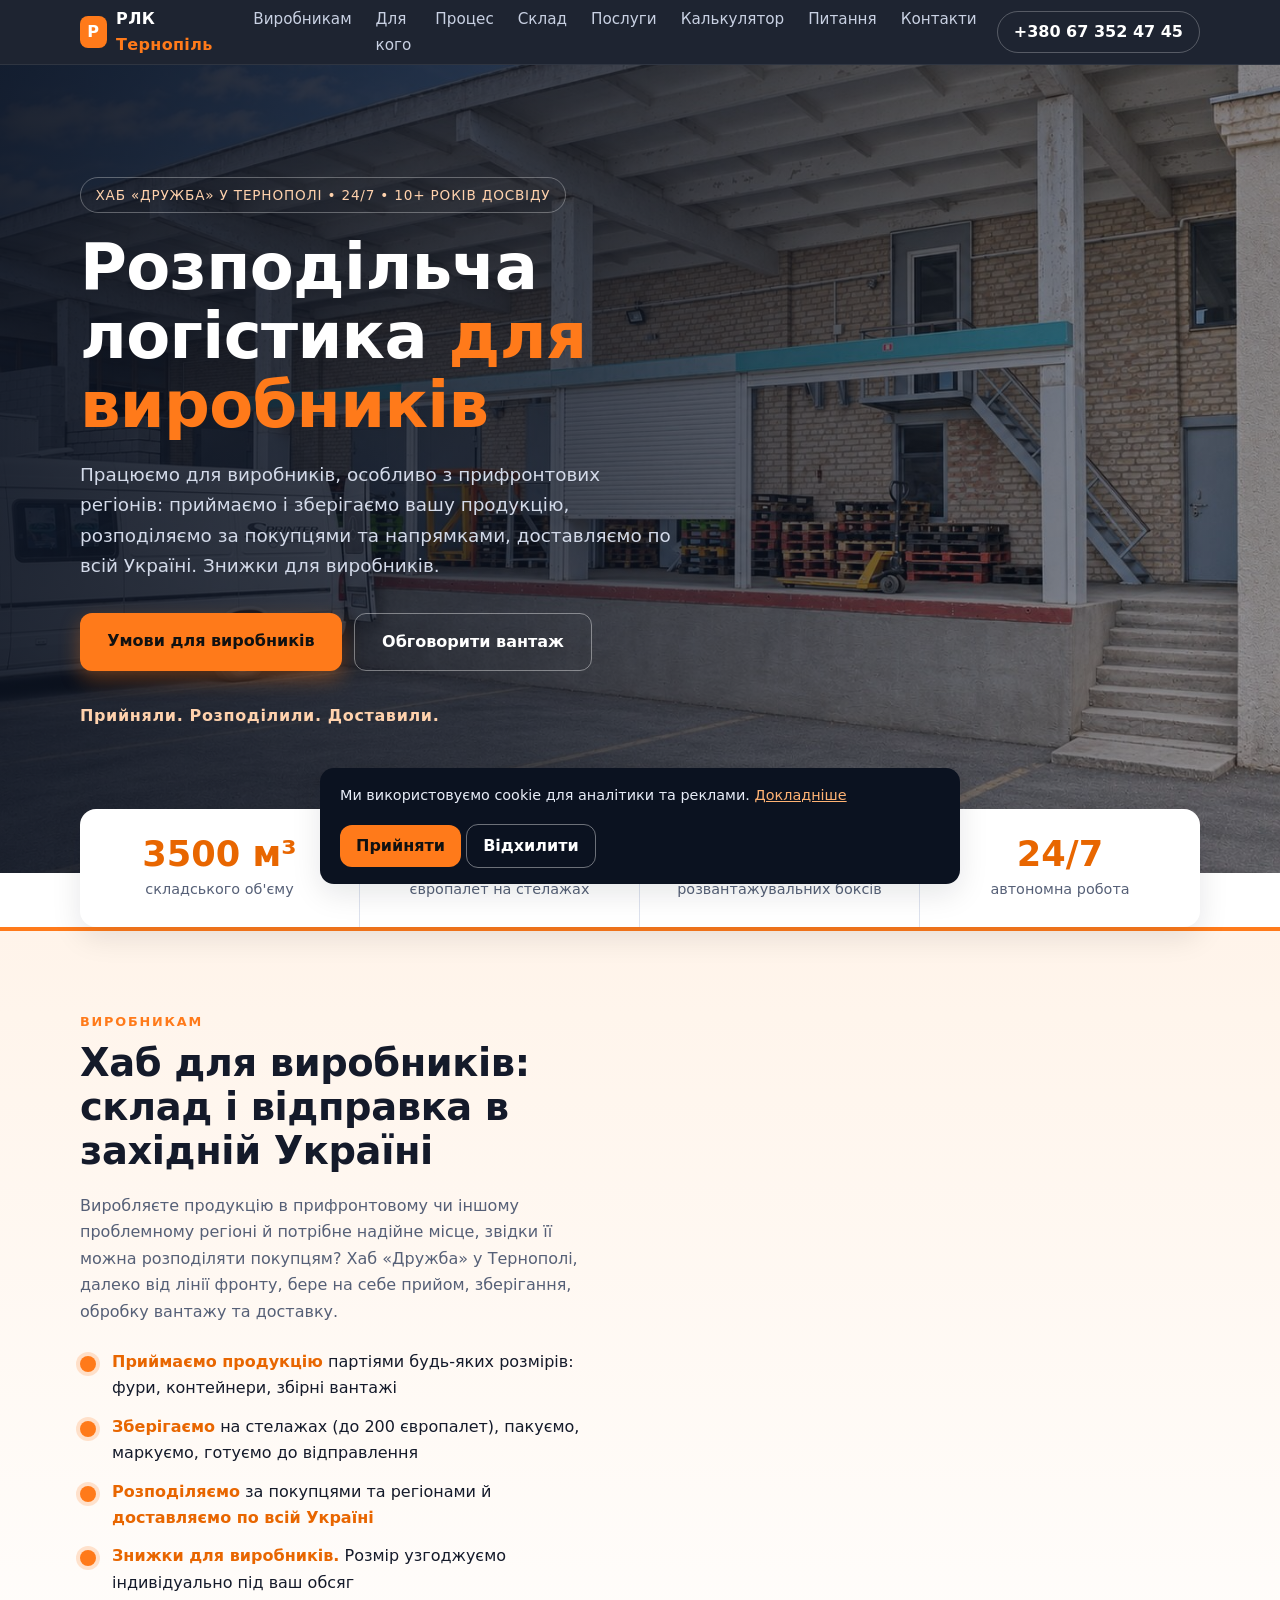
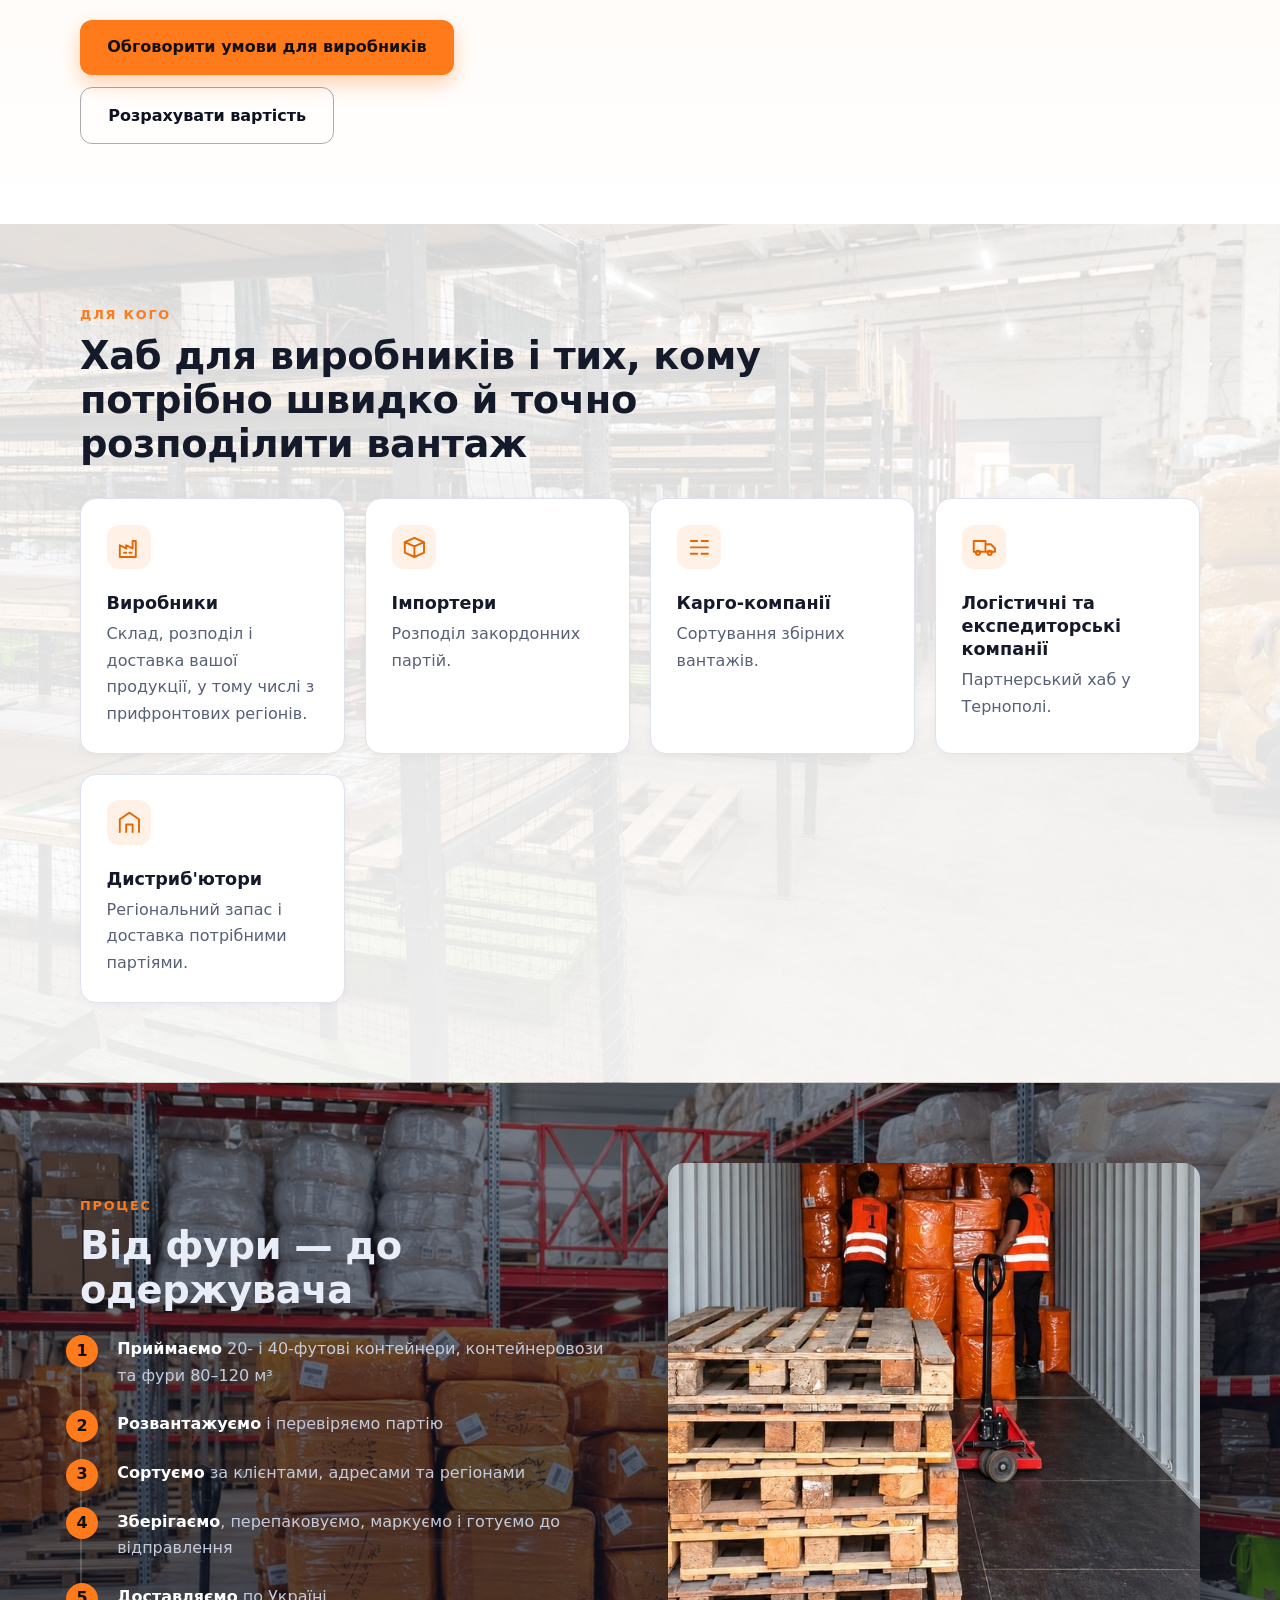
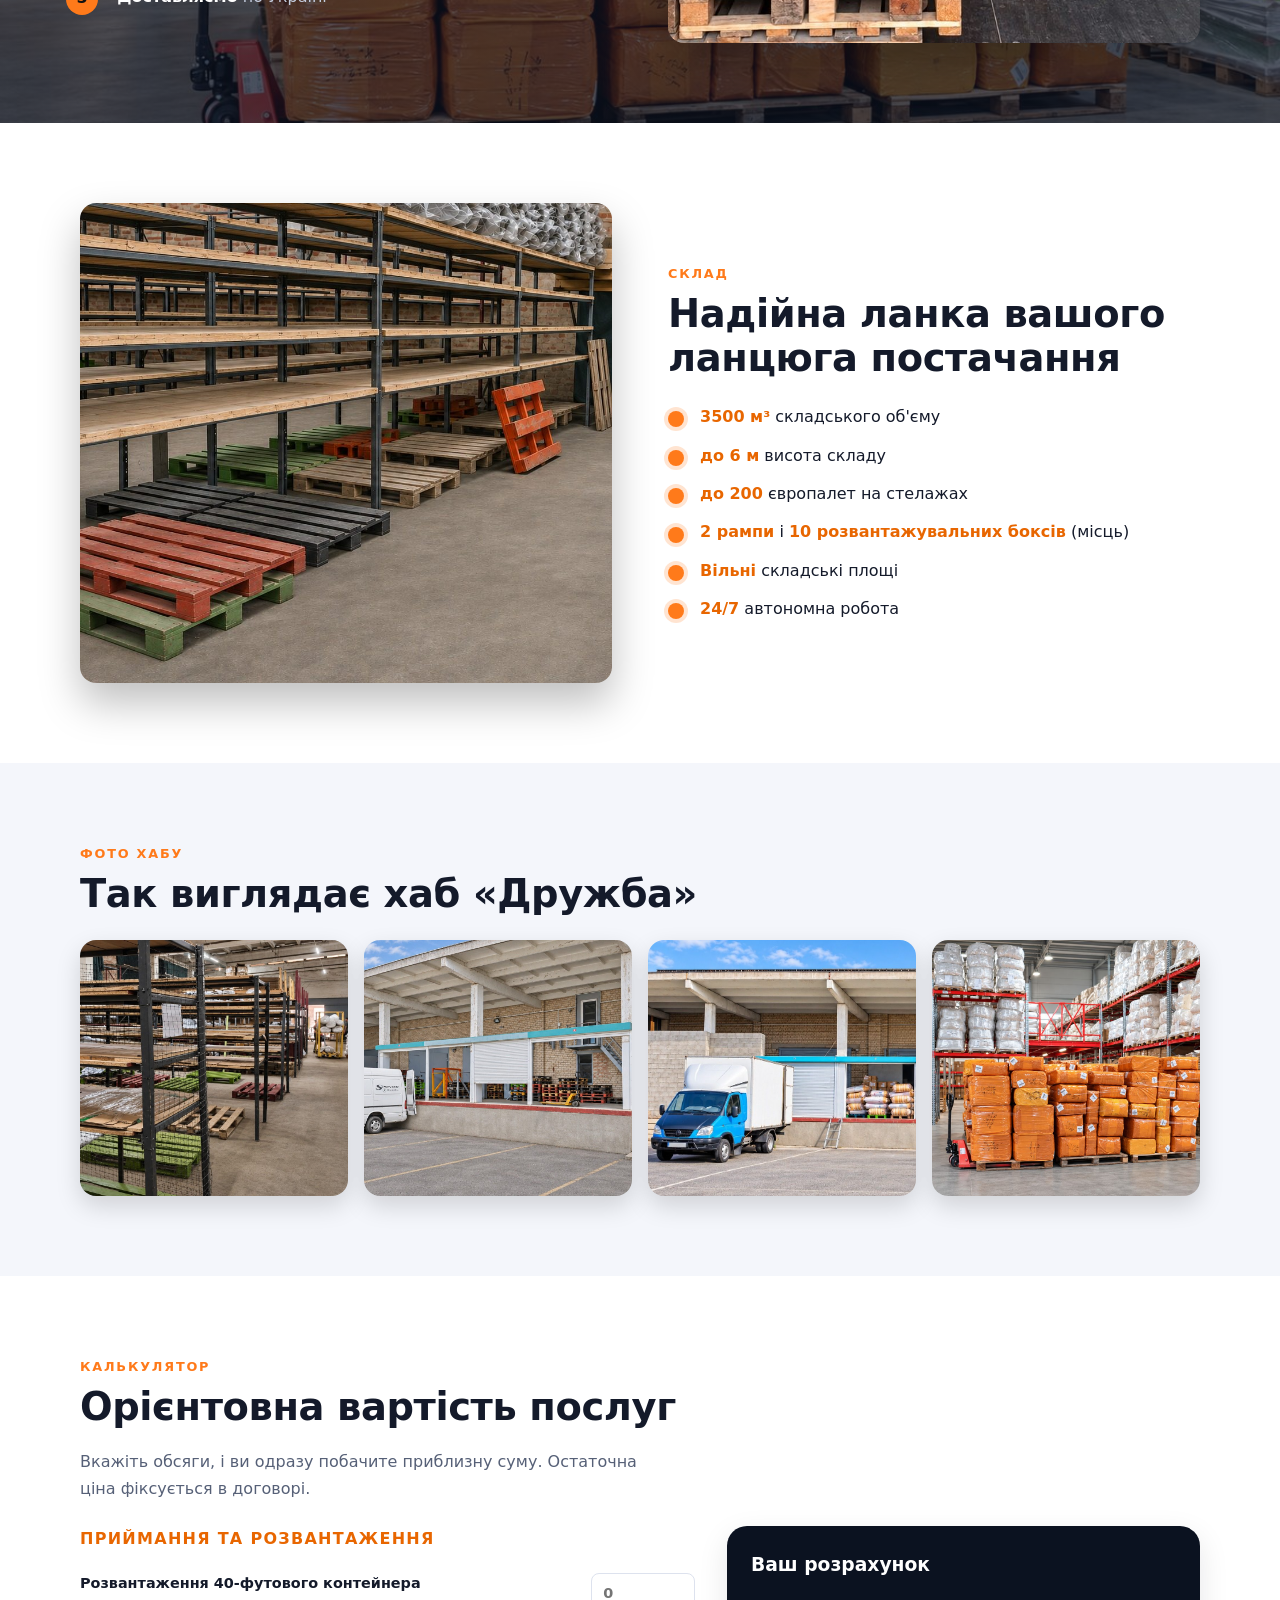
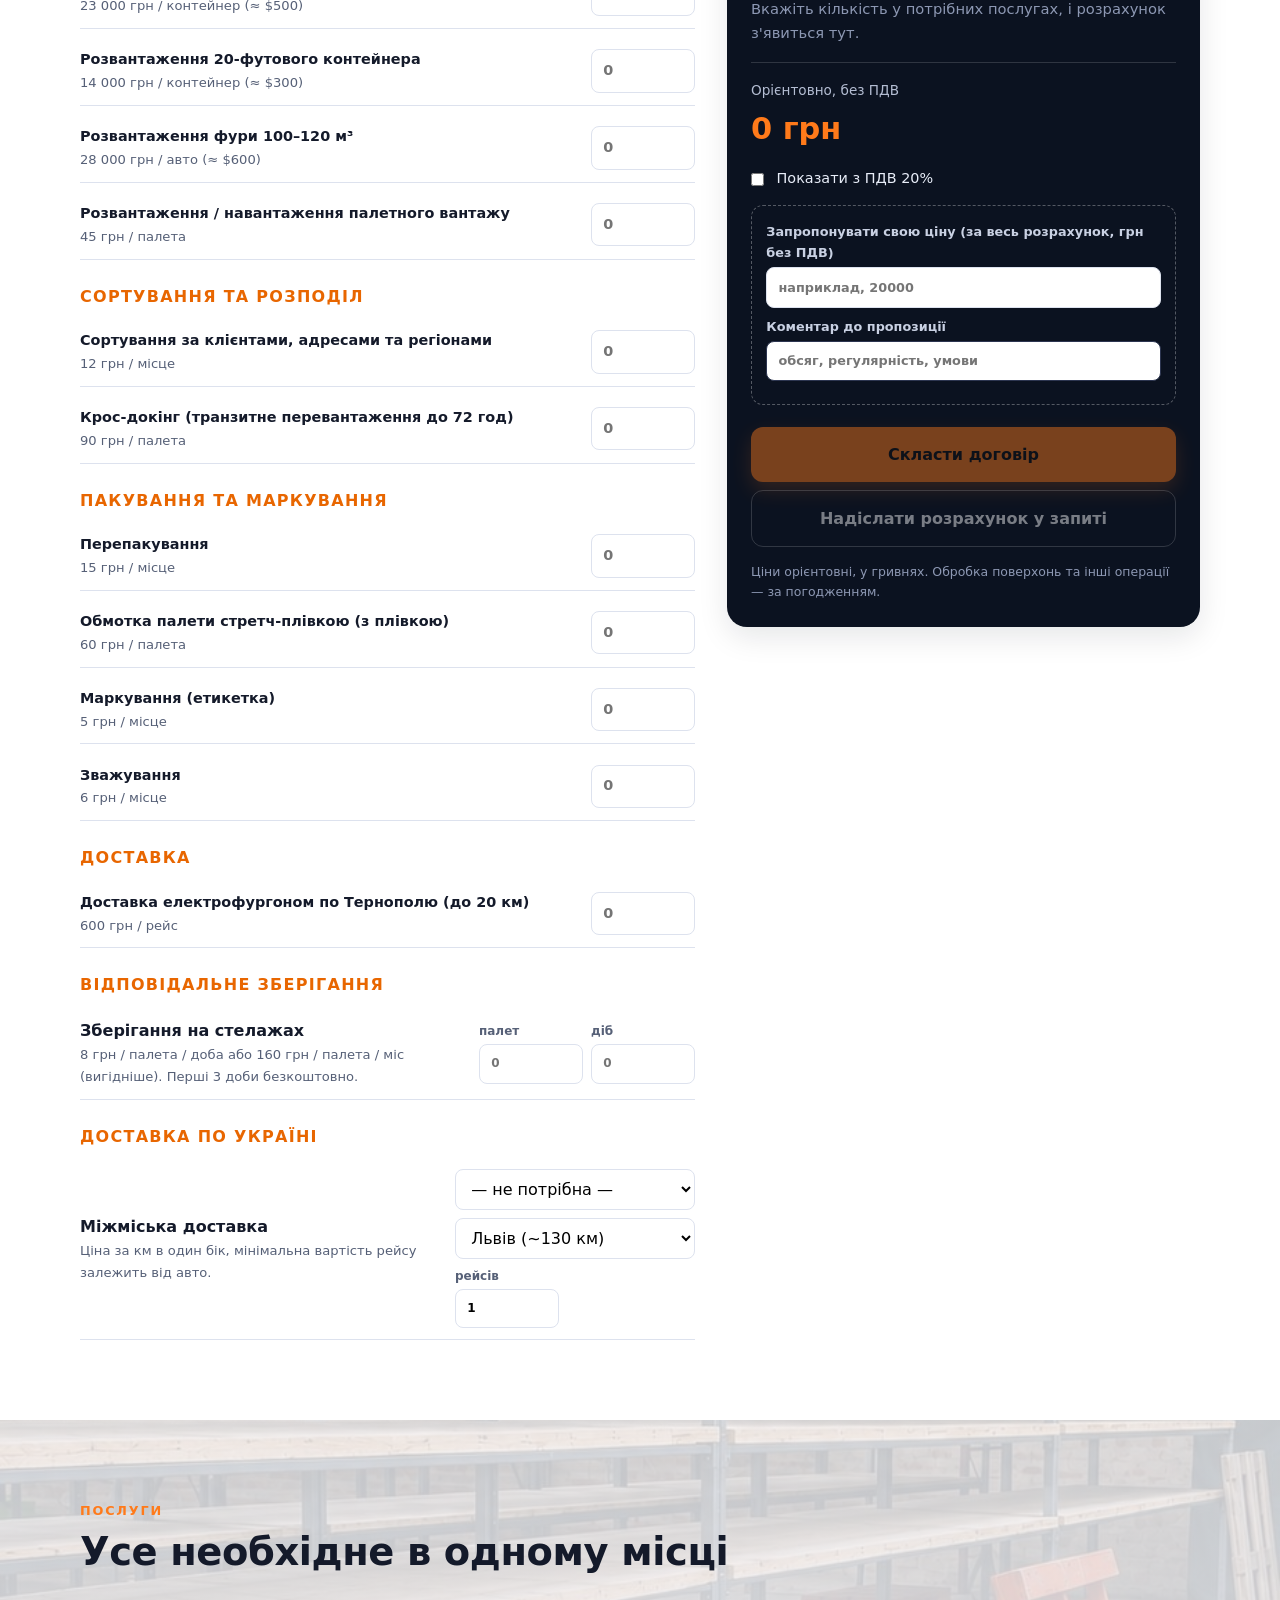
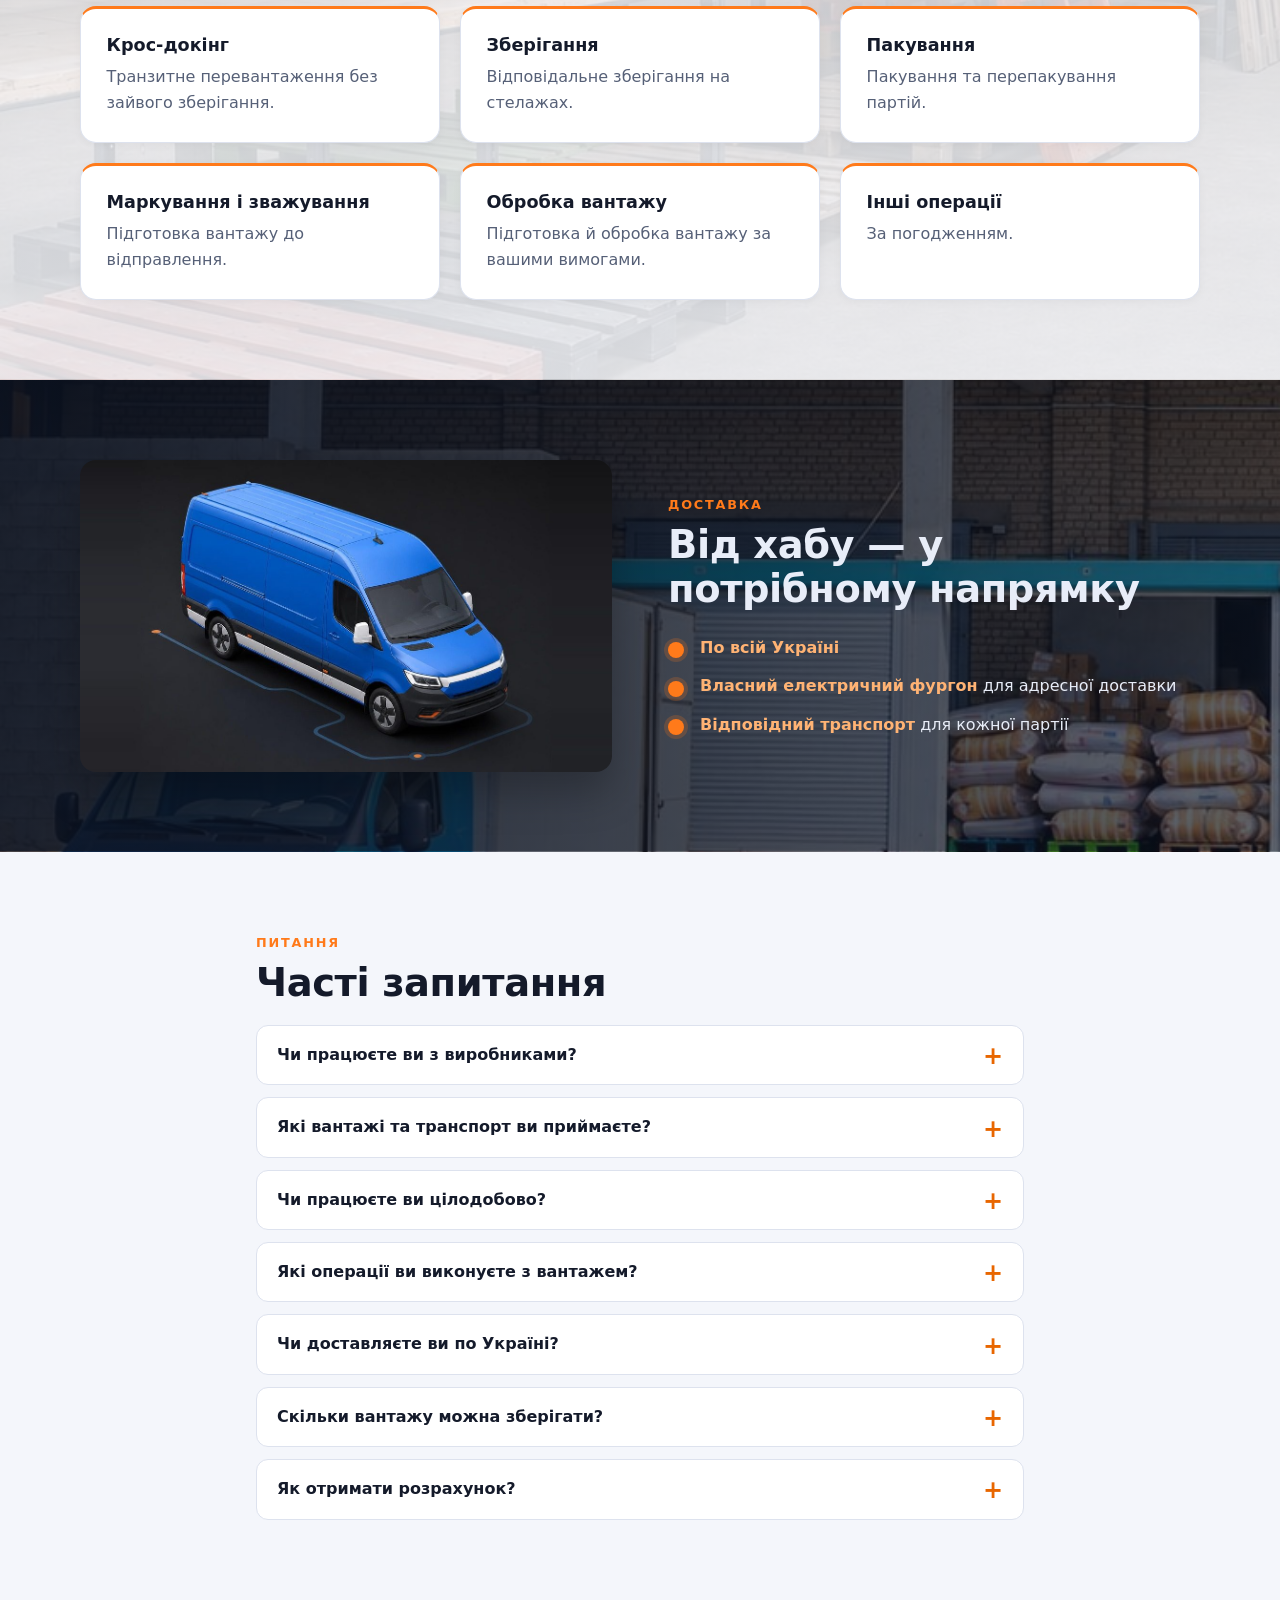
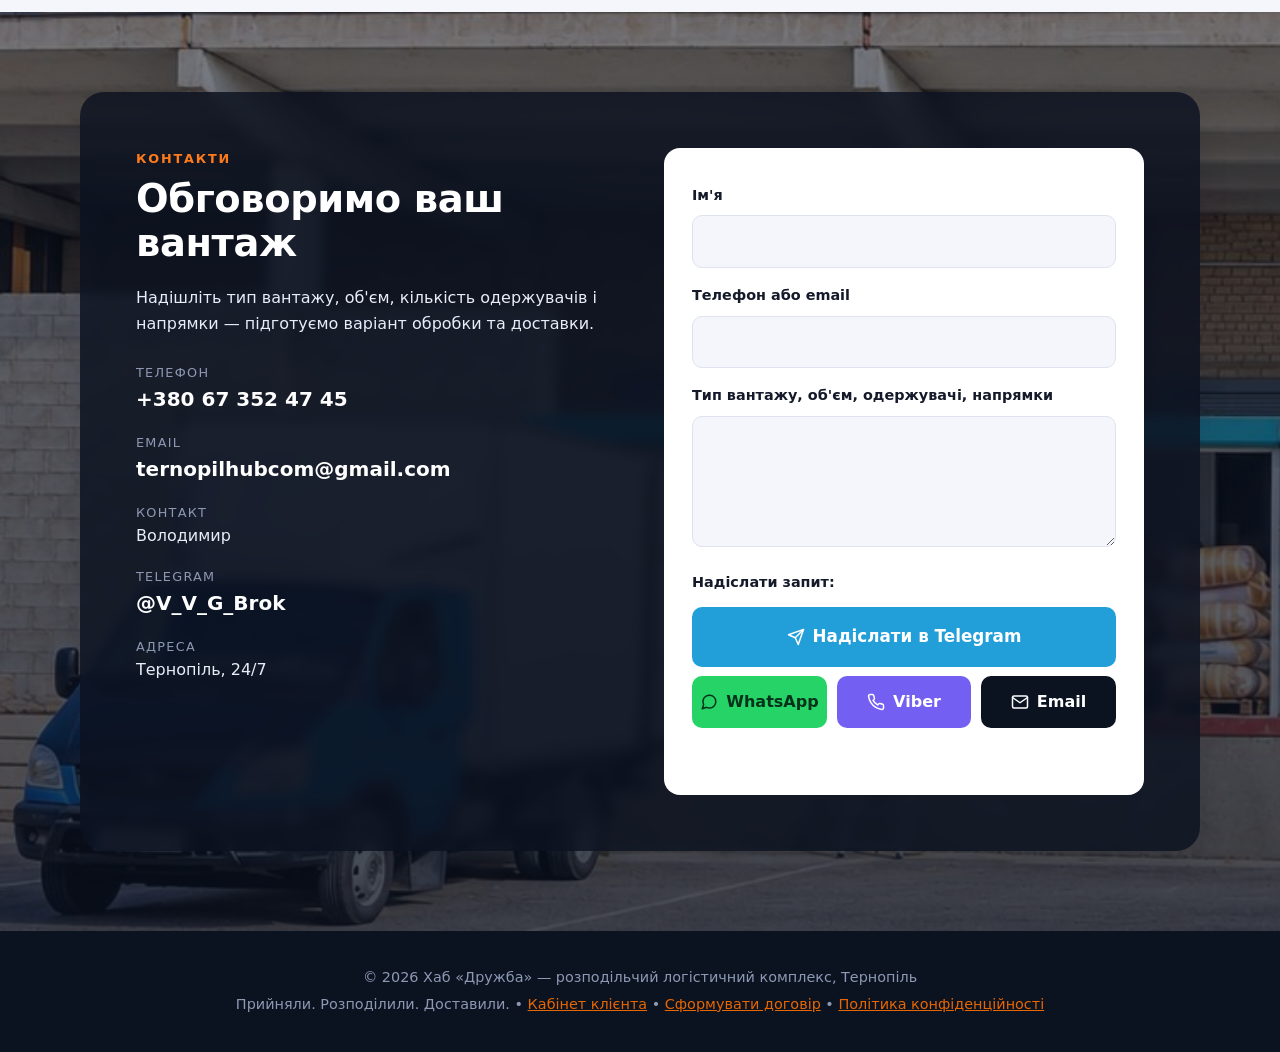
==== commit b05fe4e3: "Site: manufacturers first (hero, section, audience, FAQ), 'обробка вантажу' instead of surfaces, dis" ====
--- a/index.html
+++ b/index.html
@@ -5,7 +5,7 @@
   <meta name="viewport" content="width=device-width, initial-scale=1">
   <meta name="theme-color" content="#0b1220">
   <title>Хаб «Дружба» — розподільчий логістичний комплекс, Тернопіль</title>
-  <meta name="description" content="Хаб «Дружба» — розподільчий логістичний комплекс у Тернополі: приймаємо, розподіляємо та доставляємо вантажі по Україні. 24/7, 10+ років досвіду.">
+  <meta name="description" content="Хаб «Дружба» у Тернополі: склад, розподіл і доставка по Україні для виробників, зокрема з прифронтових регіонів. Знижки для виробників. 24/7, 10+ років досвіду.">
   <meta property="og:title" content="Хаб «Дружба» — розподільчий логістичний комплекс, Тернопіль">
   <meta property="og:description" content="Прийняли. Розподілили. Доставили. Хаб у Тернополі, 24/7.">
   <meta property="og:type" content="website">
@@ -15,12 +15,12 @@
   <meta name="twitter:card" content="summary_large_image">
   <link rel="canonical" href="https://ternopil-hub.com/">
   <script type="application/ld+json">
-  {"@context":"https://schema.org","@type":"LocalBusiness","name":"Хаб «Дружба» — розподільчий логістичний комплекс","description":"Прийом, зберігання, розподіл і доставка вантажів по Україні. Хаб у Тернополі, 24/7.","url":"https://ternopil-hub.com/","telephone":"+380673524745","email":"ternopilhubcom@gmail.com","image":"https://ternopil-hub.com/img/hub-ramp.jpg","address":{"@type":"PostalAddress","addressLocality":"Тернопіль","addressCountry":"UA"},"openingHours":"Mo-Su 00:00-23:59","areaServed":"UA"}
+  {"@context":"https://schema.org","@type":"LocalBusiness","name":"Хаб «Дружба» — розподільчий логістичний комплекс","description":"Логістика для виробників: прийом, зберігання, розподіл і доставка продукції по Україні. Хаб у Тернополі, 24/7.","url":"https://ternopil-hub.com/","telephone":"+380673524745","email":"ternopilhubcom@gmail.com","image":"https://ternopil-hub.com/img/hub-ramp.jpg","address":{"@type":"PostalAddress","addressLocality":"Тернопіль","addressCountry":"UA"},"openingHours":"Mo-Su 00:00-23:59","areaServed":"UA"}
   </script>
   <link rel="icon" href="data:image/svg+xml,%3Csvg xmlns='http://www.w3.org/2000/svg' viewBox='0 0 100 100'%3E%3Crect width='100' height='100' rx='20' fill='%23ff7a1a'/%3E%3Ctext x='50' y='68' font-size='56' text-anchor='middle' fill='white' font-family='Arial' font-weight='700'%3EР%3C/text%3E%3C/svg%3E">
   <link rel="preload" as="image" href="img/hub-ramp.jpg">
-  <link rel="stylesheet" href="style.css?v=13">
-  <script type="application/ld+json">{"@context": "https://schema.org", "@type": "FAQPage", "mainEntity": [{"@type": "Question", "name": "Які вантажі та транспорт ви приймаєте?", "acceptedAnswer": {"@type": "Answer", "text": "Приймаємо 20- і 40-футові контейнери, контейнеровози та фури 80–120 м³. Партії будь-яких розмірів."}}, {"@type": "Question", "name": "Чи працюєте ви цілодобово?", "acceptedAnswer": {"@type": "Answer", "text": "Так, хаб у Тернополі працює 24/7 в автономному режимі."}}, {"@type": "Question", "name": "Які операції ви виконуєте з вантажем?", "acceptedAnswer": {"@type": "Answer", "text": "Крос-докінг і транзитне перевантаження, відповідальне зберігання, пакування та перепакування, маркування і зважування, обробка поверхонь. Інші операції — за погодженням."}}, {"@type": "Question", "name": "Чи доставляєте ви по Україні?", "acceptedAnswer": {"@type": "Answer", "text": "Так. Доставляємо по всій Україні: власний електричний фургон для адресної доставки та відповідний транспорт для кожної партії."}}, {"@type": "Question", "name": "Скільки вантажу можна зберігати?", "acceptedAnswer": {"@type": "Answer", "text": "Складський об'єм — 3500 м³, до 200 європалет на стелажах, висота складу до 6 м. Є вільні складські площі."}}, {"@type": "Question", "name": "Як отримати розрахунок?", "acceptedAnswer": {"@type": "Answer", "text": "Надішліть тип вантажу, об'єм, кількість одержувачів і напрямки через форму нижче, у WhatsApp, Viber, Telegram або по телефону +380 67 352 47 45. Підготуємо варіант обробки та доставки."}}]}</script>
+  <link rel="stylesheet" href="style.css?v=15">
+  <script type="application/ld+json">{"@context": "https://schema.org", "@type": "FAQPage", "mainEntity": [{"@type": "Question", "name": "Чи працюєте ви з виробниками?", "acceptedAnswer": {"@type": "Answer", "text": "Так, виробники для нас на першому місці. Особливо підтримуємо виробників із прифронтових і проблемних регіонів: приймаємо продукцію, зберігаємо, обробляємо вантаж і доставляємо покупцям по Україні. Для виробників діють знижки, розмір узгоджуємо індивідуально."}}, {"@type": "Question", "name": "Які вантажі та транспорт ви приймаєте?", "acceptedAnswer": {"@type": "Answer", "text": "Приймаємо 20- і 40-футові контейнери, контейнеровози та фури 80–120 м³. Партії будь-яких розмірів."}}, {"@type": "Question", "name": "Чи працюєте ви цілодобово?", "acceptedAnswer": {"@type": "Answer", "text": "Так, хаб у Тернополі працює 24/7 в автономному режимі."}}, {"@type": "Question", "name": "Які операції ви виконуєте з вантажем?", "acceptedAnswer": {"@type": "Answer", "text": "Крос-докінг і транзитне перевантаження, відповідальне зберігання, пакування та перепакування, маркування і зважування, обробка вантажу. Інші операції — за погодженням."}}, {"@type": "Question", "name": "Чи доставляєте ви по Україні?", "acceptedAnswer": {"@type": "Answer", "text": "Так. Доставляємо по всій Україні: власний електричний фургон для адресної доставки та відповідний транспорт для кожної партії."}}, {"@type": "Question", "name": "Скільки вантажу можна зберігати?", "acceptedAnswer": {"@type": "Answer", "text": "Складський об'єм — 3500 м³, до 200 європалет на стелажах, висота складу до 6 м. Є вільні складські площі."}}, {"@type": "Question", "name": "Як отримати розрахунок?", "acceptedAnswer": {"@type": "Answer", "text": "Надішліть тип вантажу, об'єм, кількість одержувачів і напрямки через форму нижче, у WhatsApp, Viber, Telegram або по телефону +380 67 352 47 45. Підготуємо варіант обробки та доставки."}}]}</script>
 </head>
 <body>
   <a class="skip" href="#main">Перейти до змісту</a>
@@ -31,6 +31,7 @@
       <button class="burger" id="burger" type="button" aria-label="Меню" aria-expanded="false" aria-controls="menu"><span></span><span></span><span></span></button>
       <nav id="menu" aria-label="Основна навігація">
         <ul>
+          <li><a href="#manufacturers">Виробникам</a></li>
           <li><a href="#about">Для кого</a></li>
           <li><a href="#process">Процес</a></li>
           <li><a href="#capacity">Склад</a></li>
@@ -48,11 +49,11 @@
     <section class="hero" id="top" aria-labelledby="hero-title">
       <div class="container hero-inner">
         <p class="eyebrow">Хаб «Дружба» у Тернополі &bull; 24/7 &bull; 10+ років досвіду</p>
-        <h1 id="hero-title">Розподільча логістика <span>для вашого бізнесу</span></h1>
-        <p class="lead">Приймаємо і зберігаємо партії будь-яких розмірів. Розподіляємо за клієнтами та напрямками. Доставляємо по всій Україні.</p>
+        <h1 id="hero-title">Розподільча логістика <span>для виробників</span></h1>
+        <p class="lead">Працюємо для виробників, особливо з прифронтових регіонів: приймаємо і зберігаємо вашу продукцію, розподіляємо за покупцями та напрямками, доставляємо по всій Україні. Знижки для виробників.</p>
         <div class="actions">
-          <a class="btn" href="#contacts">Обговорити вантаж</a>
-          <a class="btn ghost" href="tel:+380673524745" data-track="call">Подзвонити</a>
+          <a class="btn" href="#manufacturers">Умови для виробників</a>
+          <a class="btn ghost" href="#contacts">Обговорити вантаж</a>
         </div>
         <p class="slogan">Прийняли. Розподілили. Доставили.</p>
       </div>
@@ -67,11 +68,34 @@
       </dl>
     </div>
 
+    <section data-reveal class="section mfr" id="manufacturers" aria-labelledby="mfr-title">
+      <div class="container split">
+        <div>
+          <p class="kicker">Виробникам</p>
+          <h2 id="mfr-title">Хаб для виробників: склад і відправка в західній Україні</h2>
+          <p class="sub">Виробляєте продукцію в прифронтовому чи іншому проблемному регіоні й потрібне надійне місце, звідки її можна розподіляти покупцям? Хаб «Дружба» у Тернополі, далеко від лінії фронту, бере на себе прийом, зберігання, обробку вантажу та доставку.</p>
+          <ul class="facts">
+            <li><b>Приймаємо продукцію</b> партіями будь-яких розмірів: фури, контейнери, збірні вантажі</li>
+            <li><b>Зберігаємо</b> на стелажах (до 200 європалет), пакуємо, маркуємо, готуємо до відправлення</li>
+            <li><b>Розподіляємо</b> за покупцями та регіонами й <b>доставляємо по всій Україні</b></li>
+            <li><b>Знижки для виробників.</b> Розмір узгоджуємо індивідуально під ваш обсяг</li>
+          </ul>
+          <div class="actions">
+            <a class="btn" href="#contacts">Обговорити умови для виробників</a>
+            <a class="btn ghost" href="#calculator">Розрахувати вартість</a>
+          </div>
+        </div>
+      </div>
+    </section>
+
     <section data-reveal class="section bg bg-container" id="about" aria-labelledby="about-title">
       <div class="container">
         <p class="kicker">Для кого</p>
-        <h2 id="about-title">Хаб для тих, кому потрібно швидко й точно розподілити вантаж</h2>
+        <h2 id="about-title">Хаб для виробників і тих, кому потрібно швидко й точно розподілити вантаж</h2>
         <ol class="grid audience">
+          <li class="card">
+            <svg class="icon" viewBox="0 0 24 24" aria-hidden="true"><path d="M3 21V10l6 3V10l6 3V6h3v15zM7 17h2m3 0h2"/></svg>
+            <h3>Виробники</h3><p>Склад, розподіл і доставка вашої продукції, у тому числі з прифронтових регіонів.</p></li>
           <li class="card">
             <svg class="icon" viewBox="0 0 24 24" aria-hidden="true"><path d="M3 7l9-4 9 4v10l-9 4-9-4zM3 7l9 4m0 10V11m9-4l-9 4"/></svg>
             <h3>Імпортери</h3><p>Розподіл закордонних партій.</p></li>
@@ -154,7 +178,7 @@
           <li class="card"><h3>Зберігання</h3><p>Відповідальне зберігання на стелажах.</p></li>
           <li class="card"><h3>Пакування</h3><p>Пакування та перепакування партій.</p></li>
           <li class="card"><h3>Маркування і зважування</h3><p>Підготовка вантажу до відправлення.</p></li>
-          <li class="card"><h3>Обробка поверхонь</h3><p>Робота з вантажем за вашими вимогами.</p></li>
+          <li class="card"><h3>Обробка вантажу</h3><p>Підготовка й обробка вантажу за вашими вимогами.</p></li>
           <li class="card"><h3>Інші операції</h3><p>За погодженням.</p></li>
         </ul>
       </div>
@@ -179,9 +203,10 @@
       <div class="container narrow">
         <p class="kicker">Питання</p>
         <h2 id="faq-title">Часті запитання</h2>
+        <details class="qa"><summary>Чи працюєте ви з виробниками?</summary><p>Так, виробники для нас на першому місці. Особливо підтримуємо виробників із прифронтових і проблемних регіонів: приймаємо продукцію, зберігаємо, обробляємо вантаж і доставляємо покупцям по Україні. Для виробників діють знижки, розмір узгоджуємо індивідуально.</p></details>
         <details class="qa"><summary>Які вантажі та транспорт ви приймаєте?</summary><p>Приймаємо 20- і 40-футові контейнери, контейнеровози та фури 80–120 м³. Партії будь-яких розмірів.</p></details>
           <details class="qa"><summary>Чи працюєте ви цілодобово?</summary><p>Так, хаб у Тернополі працює 24/7 в автономному режимі.</p></details>
-          <details class="qa"><summary>Які операції ви виконуєте з вантажем?</summary><p>Крос-докінг і транзитне перевантаження, відповідальне зберігання, пакування та перепакування, маркування і зважування, обробка поверхонь. Інші операції — за погодженням.</p></details>
+          <details class="qa"><summary>Які операції ви виконуєте з вантажем?</summary><p>Крос-докінг і транзитне перевантаження, відповідальне зберігання, пакування та перепакування, маркування і зважування, обробка вантажу. Інші операції — за погодженням.</p></details>
           <details class="qa"><summary>Чи доставляєте ви по Україні?</summary><p>Так. Доставляємо по всій Україні: власний електричний фургон для адресної доставки та відповідний транспорт для кожної партії.</p></details>
           <details class="qa"><summary>Скільки вантажу можна зберігати?</summary><p>Складський об'єм — 3500 м³, до 200 європалет на стелажах, висота складу до 6 м. Є вільні складські площі.</p></details>
           <details class="qa"><summary>Як отримати розрахунок?</summary><p>Надішліть тип вантажу, об'єм, кількість одержувачів і напрямки через форму нижче, у WhatsApp, Viber, Telegram або по телефону +380 67 352 47 45. Підготуємо варіант обробки та доставки.</p></details>
@@ -241,9 +266,9 @@
     <div><button type="button" id="consent-yes" class="btn">Прийняти</button> <button type="button" id="consent-no" class="btn ghost">Відхилити</button></div>
   </div>
 
-  <script src="prices.js?v=13"></script>
-  <script src="calc-core.js?v=13"></script>
-  <script src="calc.js?v=13"></script>
-  <script src="script.js?v=13"></script>
+  <script src="prices.js?v=14"></script>
+  <script src="calc-core.js?v=14"></script>
+  <script src="calc.js?v=14"></script>
+  <script src="script.js?v=14"></script>
 </body>
 </html>
--- a/style.css
+++ b/style.css
@@ -227,3 +227,10 @@
 
 .gallery { list-style: none; margin: 1.5rem 0 0; padding: 0; display: grid; grid-template-columns: repeat(auto-fit, minmax(14rem, 1fr)); gap: 1rem; }
 .gallery img { width: 100%; height: 16rem; object-fit: cover; border-radius: var(--radius); box-shadow: 0 10px 24px rgba(0,0,0,.15); display: block; }
+
+/* Блок для виробників */
+.mfr { background: linear-gradient(180deg, #fff4ea, #fff); border-top: 4px solid var(--accent, #ff7a1a); }
+.mfr .sub { max-width: 46rem; }
+.mfr .actions { margin-top: 1.5rem; display: flex; flex-wrap: wrap; gap: .75rem; }
+.mfr .btn.ghost { color: var(--navy); border-color: rgba(11,18,32,.35); }
+.mfr .btn.ghost:hover { background: rgba(11,18,32,.07); }
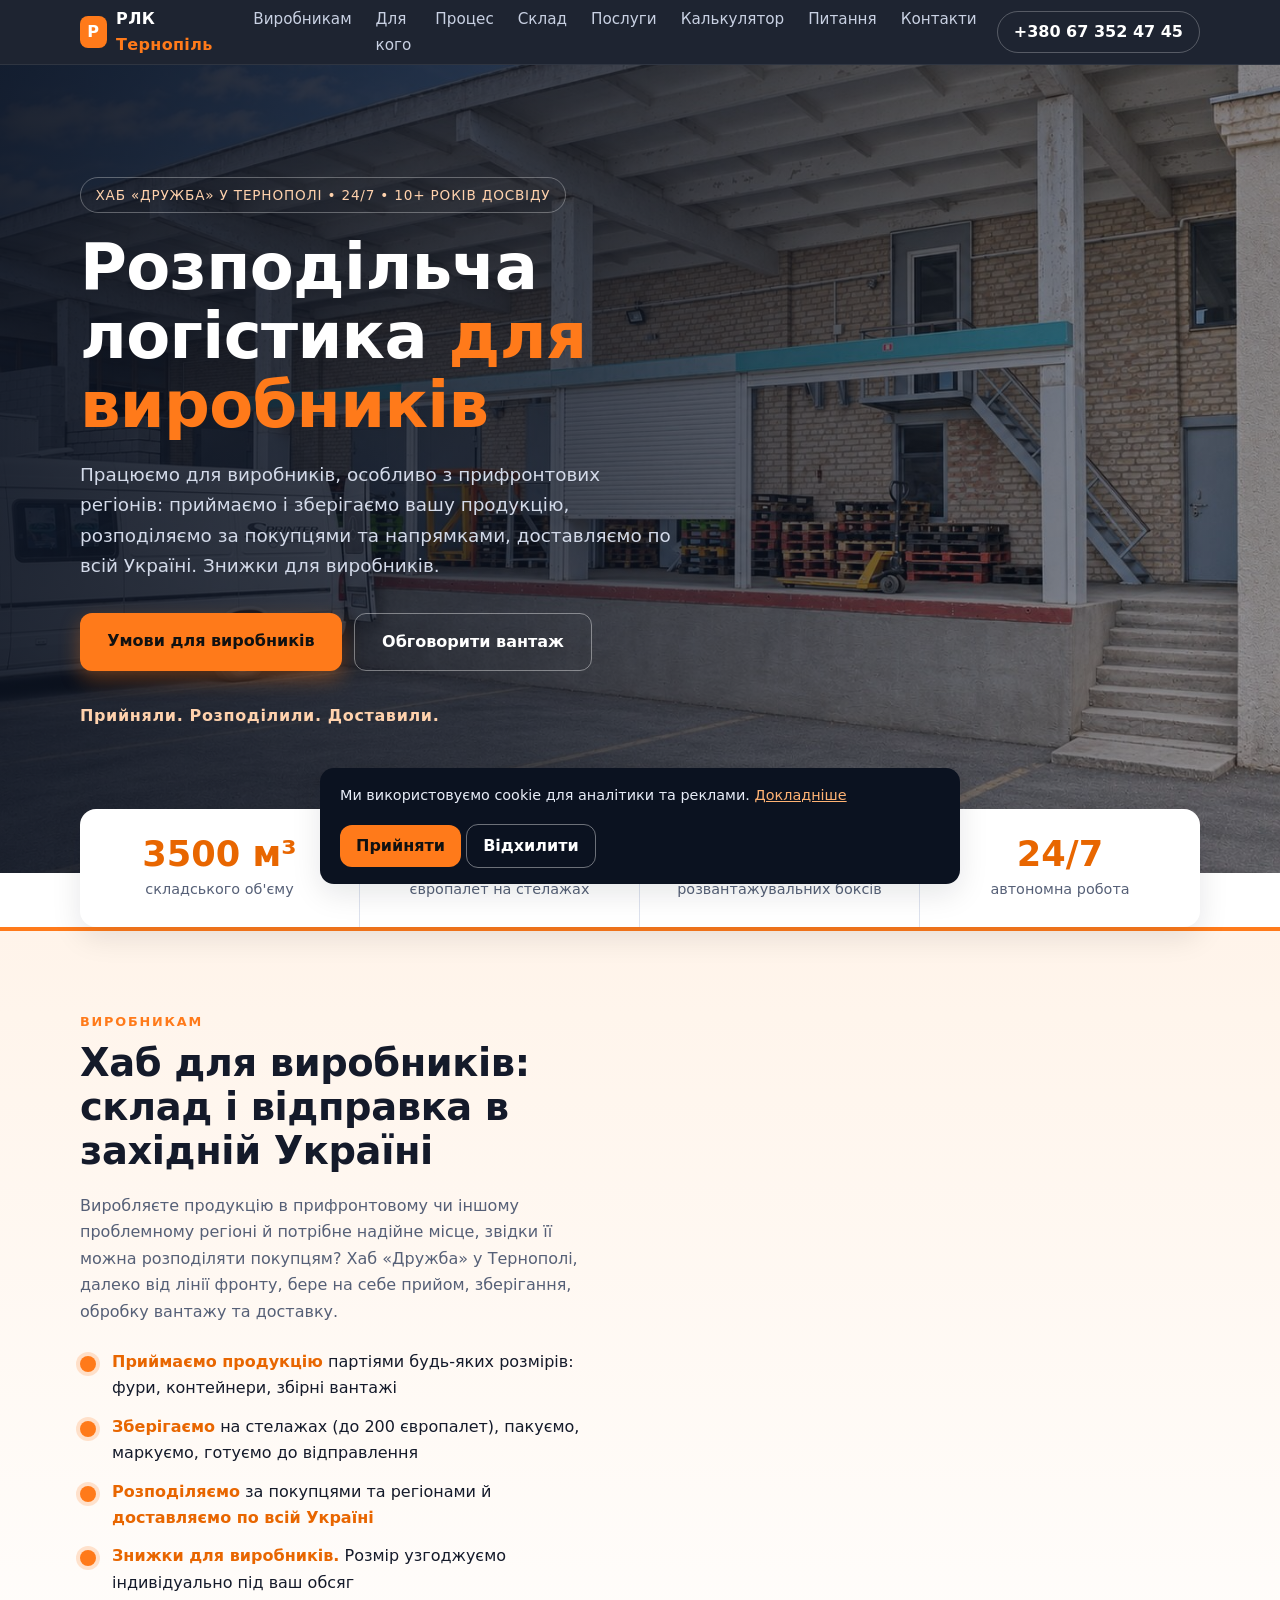
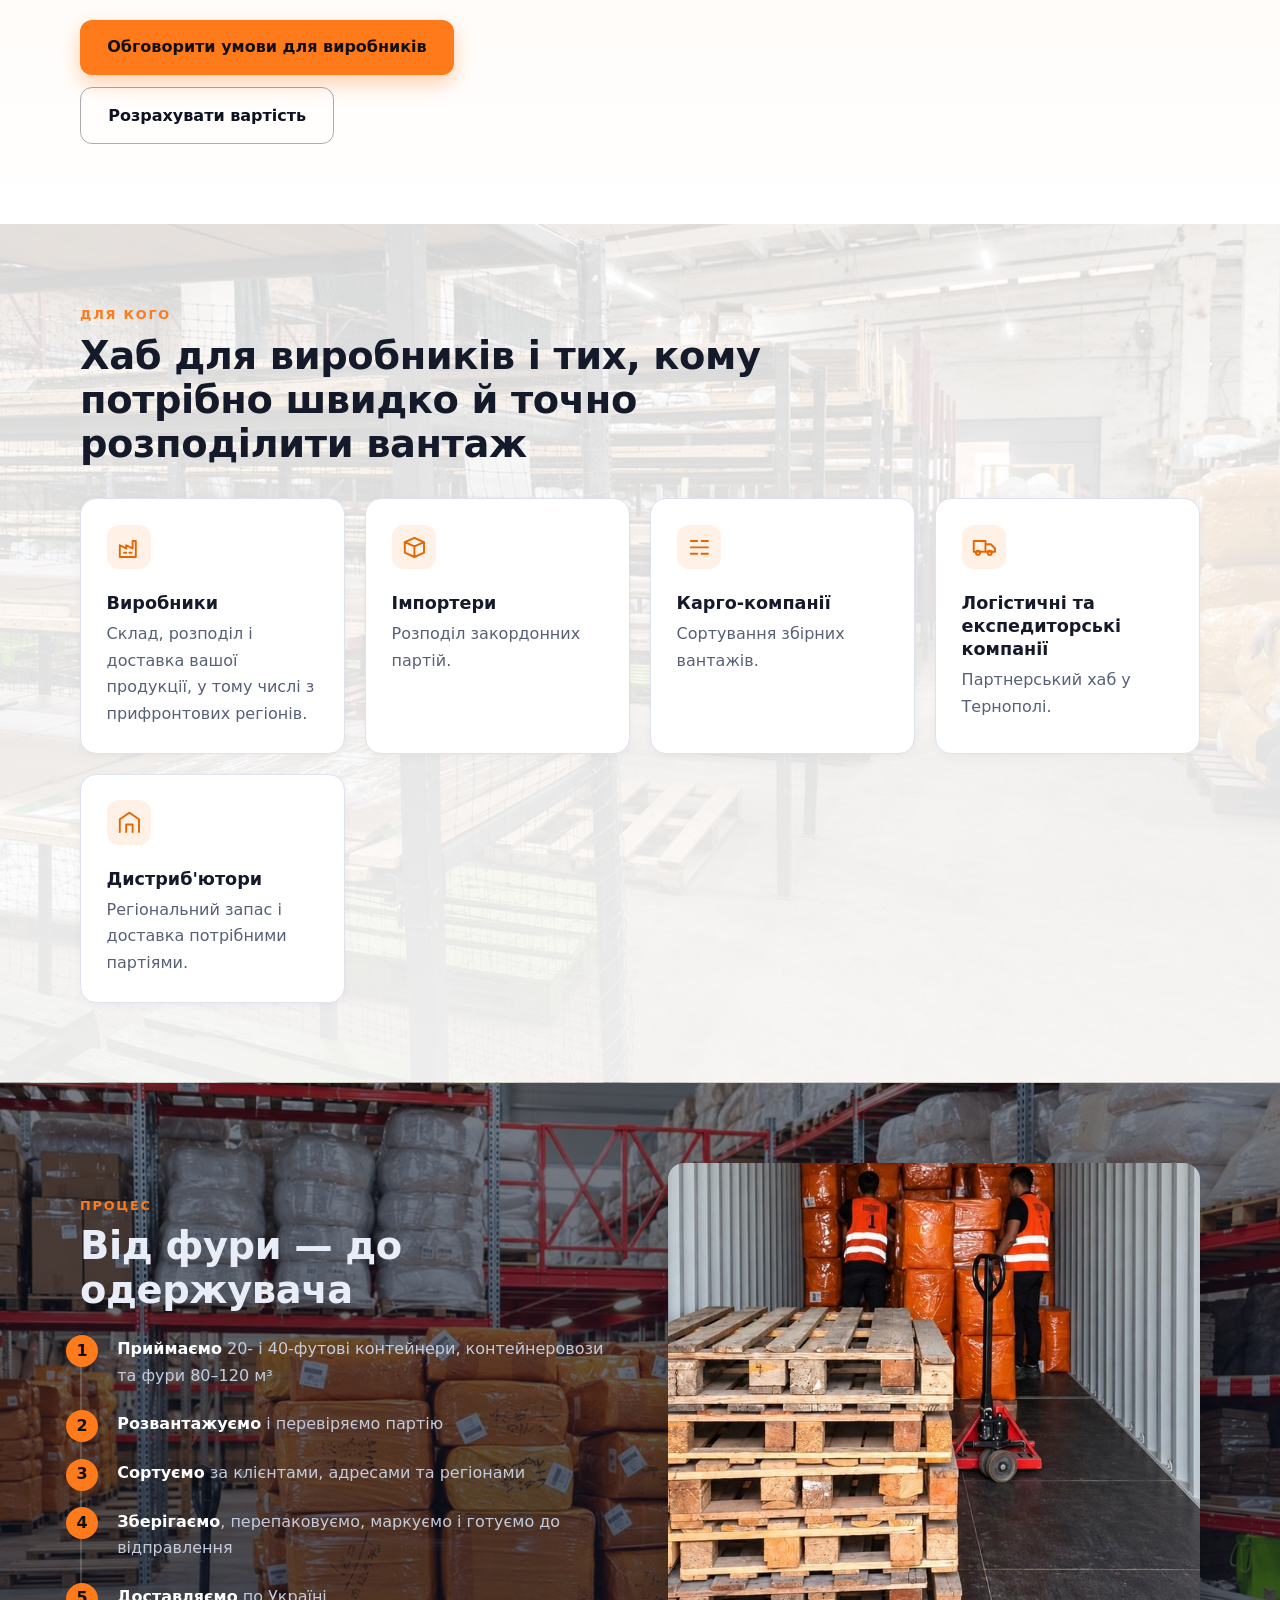
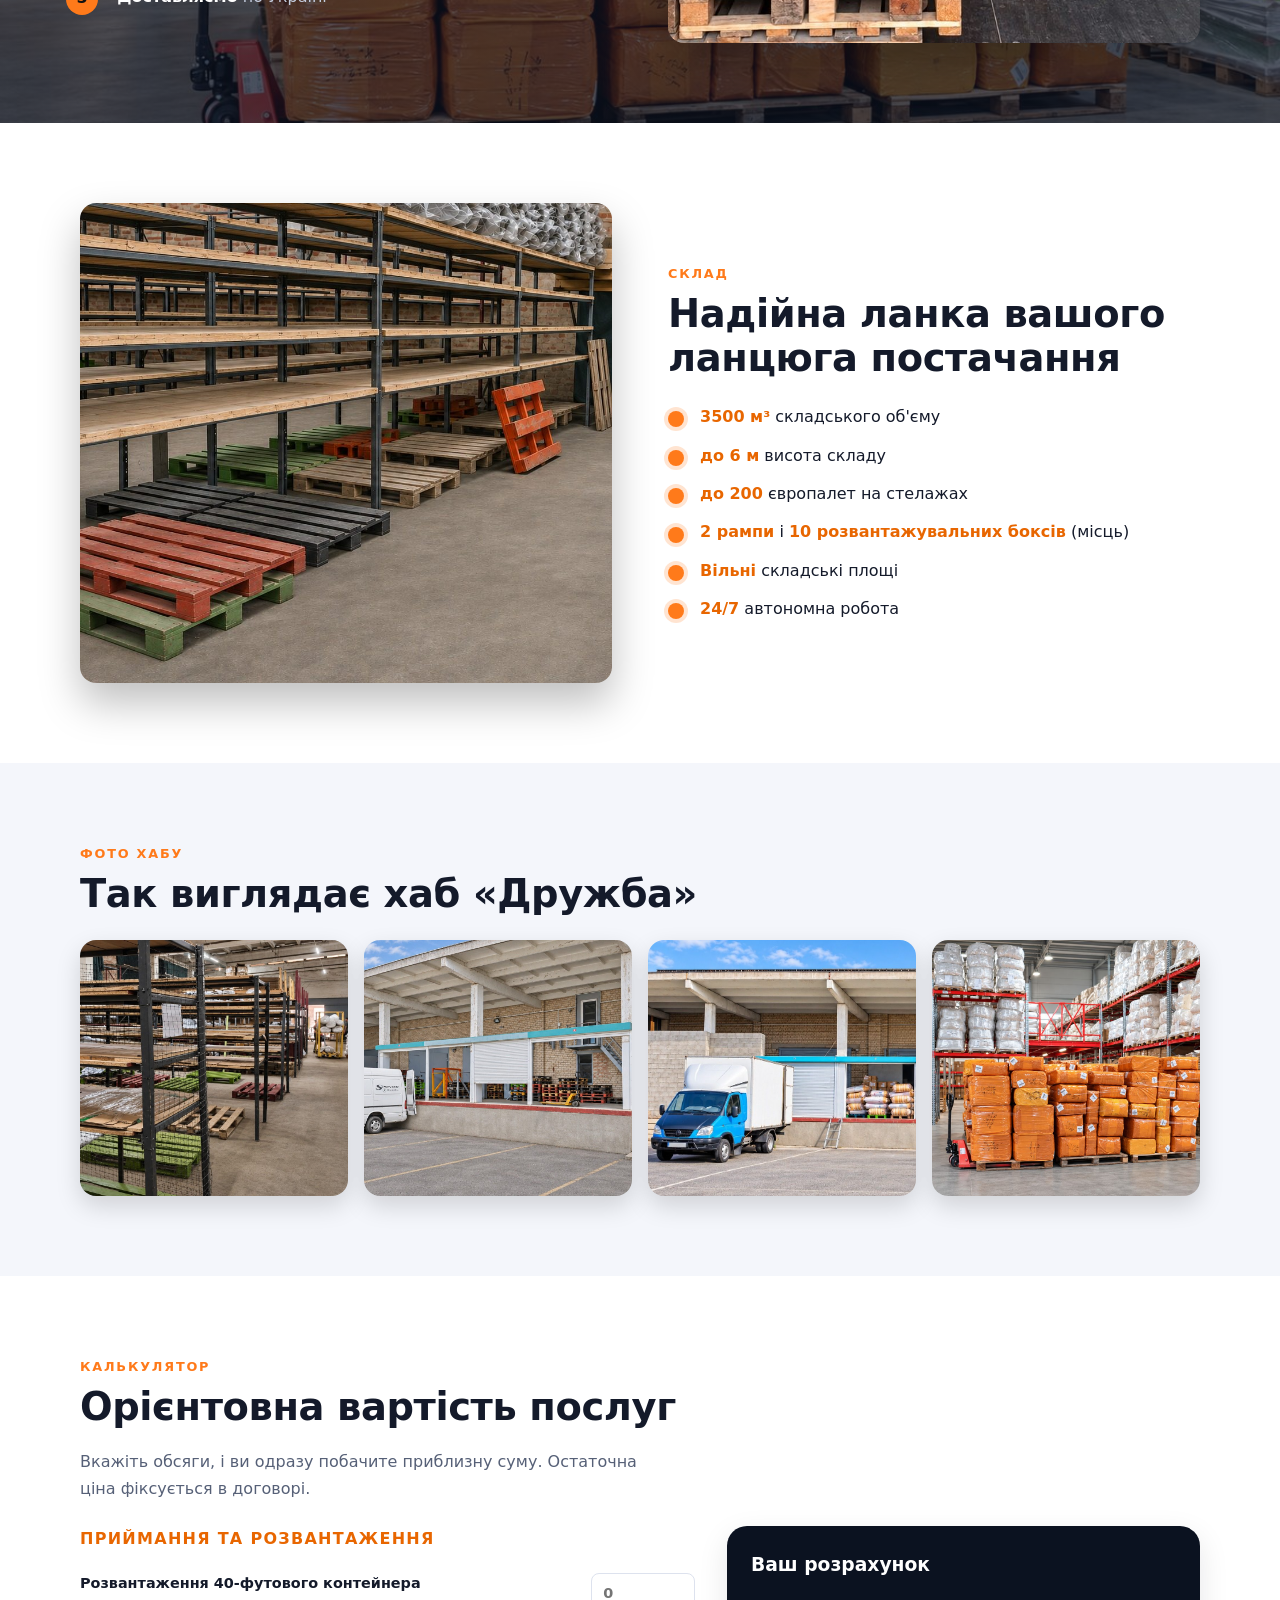
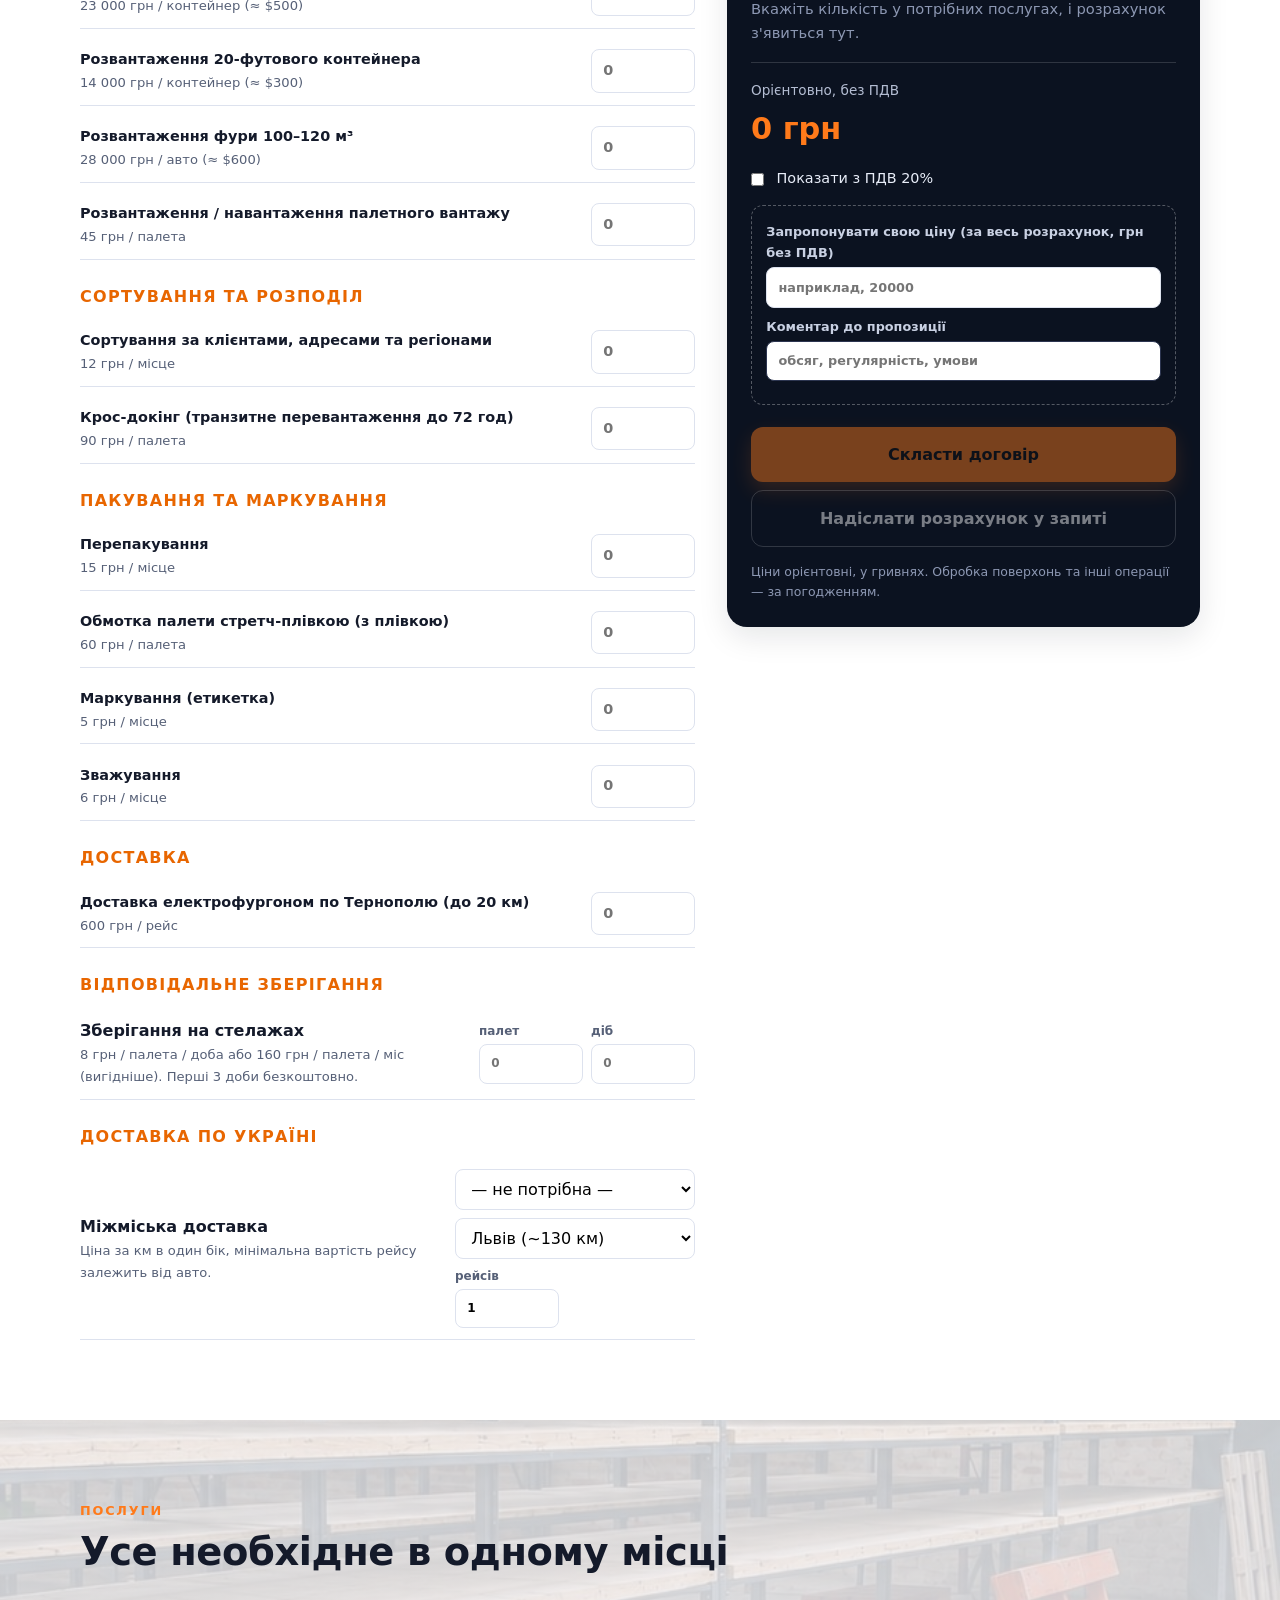
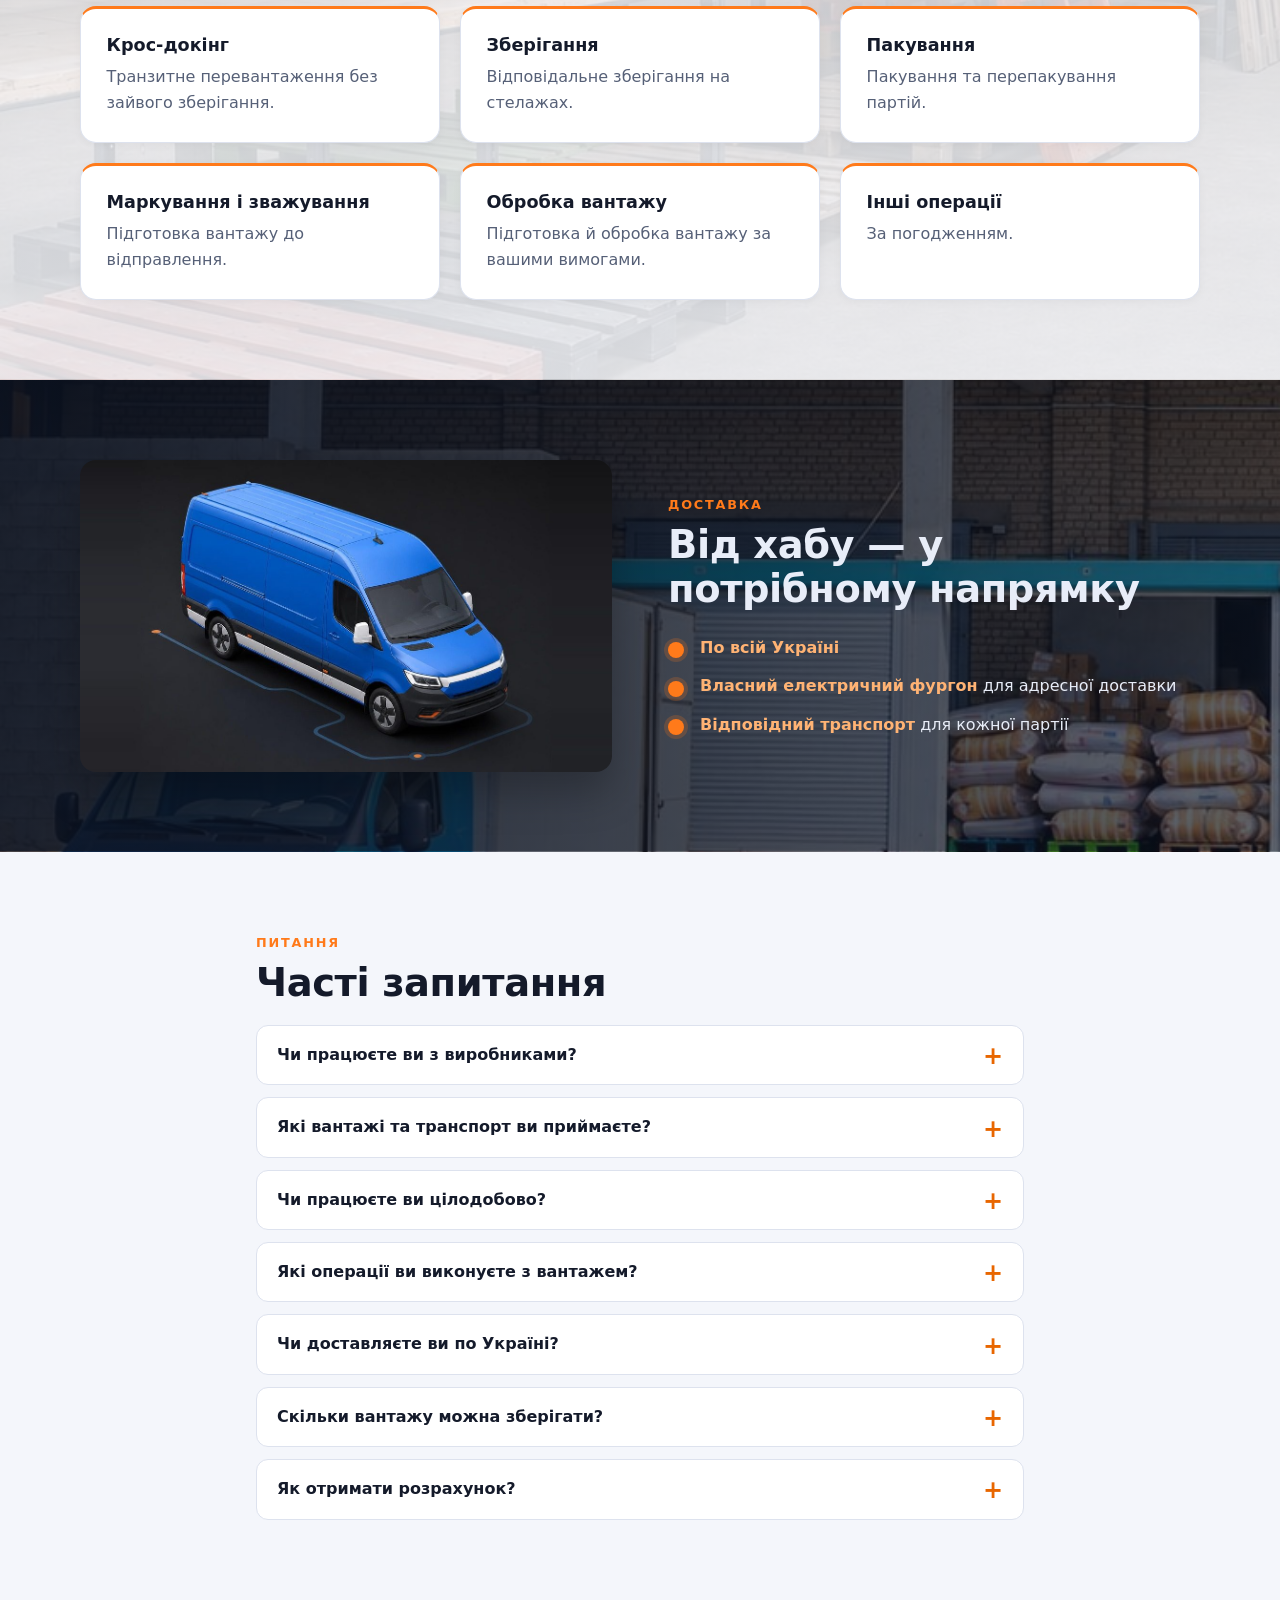
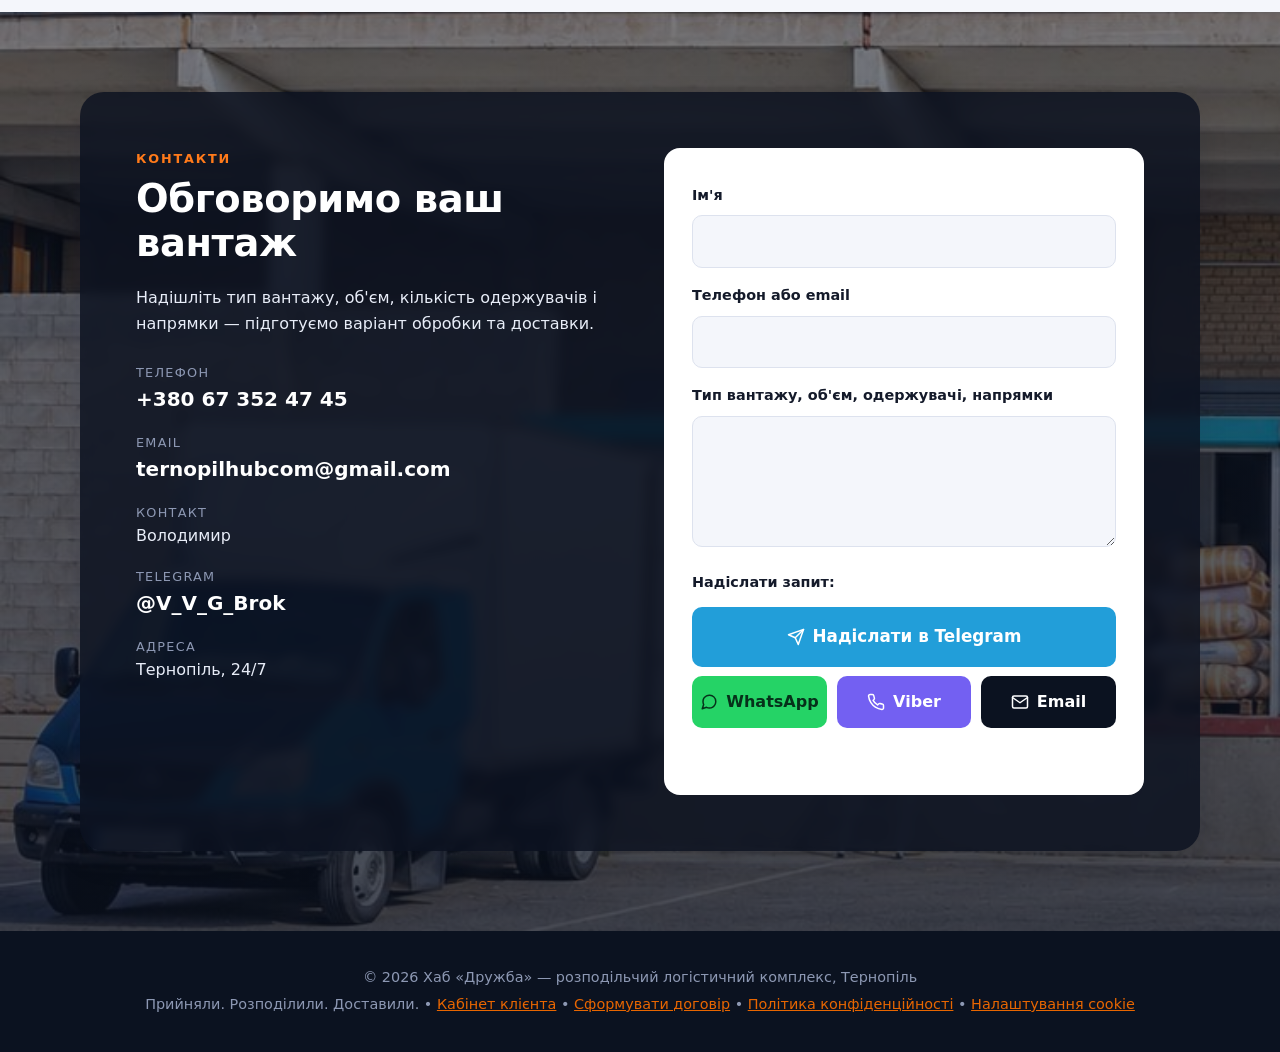
==== commit d0ec16f9: "Analytics module: Consent Mode v2, consent revoke, internal/debug flags, contact_click vs generate_l" ====
--- a/index.html
+++ b/index.html
@@ -252,7 +252,7 @@
   <footer class="site-footer">
     <div class="container">
       <p>&copy; <span id="year">2026</span> Хаб «Дружба» — розподільчий логістичний комплекс, Тернопіль</p>
-      <p>Прийняли. Розподілили. Доставили. &bull; <a href="cabinet.html">Кабінет клієнта</a> &bull; <a href="contract.html">Сформувати договір</a> &bull; <a href="privacy.html">Політика конфіденційності</a></p>
+      <p>Прийняли. Розподілили. Доставили. &bull; <a href="cabinet.html">Кабінет клієнта</a> &bull; <a href="contract.html">Сформувати договір</a> &bull; <a href="privacy.html">Політика конфіденційності</a> &bull; <a href="#" data-cookie-settings>Налаштування cookie</a></p>
     </div>
   </footer>
 
@@ -261,14 +261,12 @@
     <a class="fab-wa" href="https://wa.me/380673524745" target="_blank" rel="noopener" data-track="whatsapp">WhatsApp</a>
   </div>
 
-  <div class="consent" id="consent" hidden>
-    <p>Ми використовуємо cookie для аналітики та реклами. <a href="privacy.html">Докладніше</a></p>
-    <div><button type="button" id="consent-yes" class="btn">Прийняти</button> <button type="button" id="consent-no" class="btn ghost">Відхилити</button></div>
   </div>
 
   <script src="prices.js?v=14"></script>
   <script src="calc-core.js?v=14"></script>
   <script src="calc.js?v=14"></script>
-  <script src="script.js?v=14"></script>
+  <script src="analytics.js?v=1"></script>
+  <script src="script.js?v=16"></script>
 </body>
 </html>
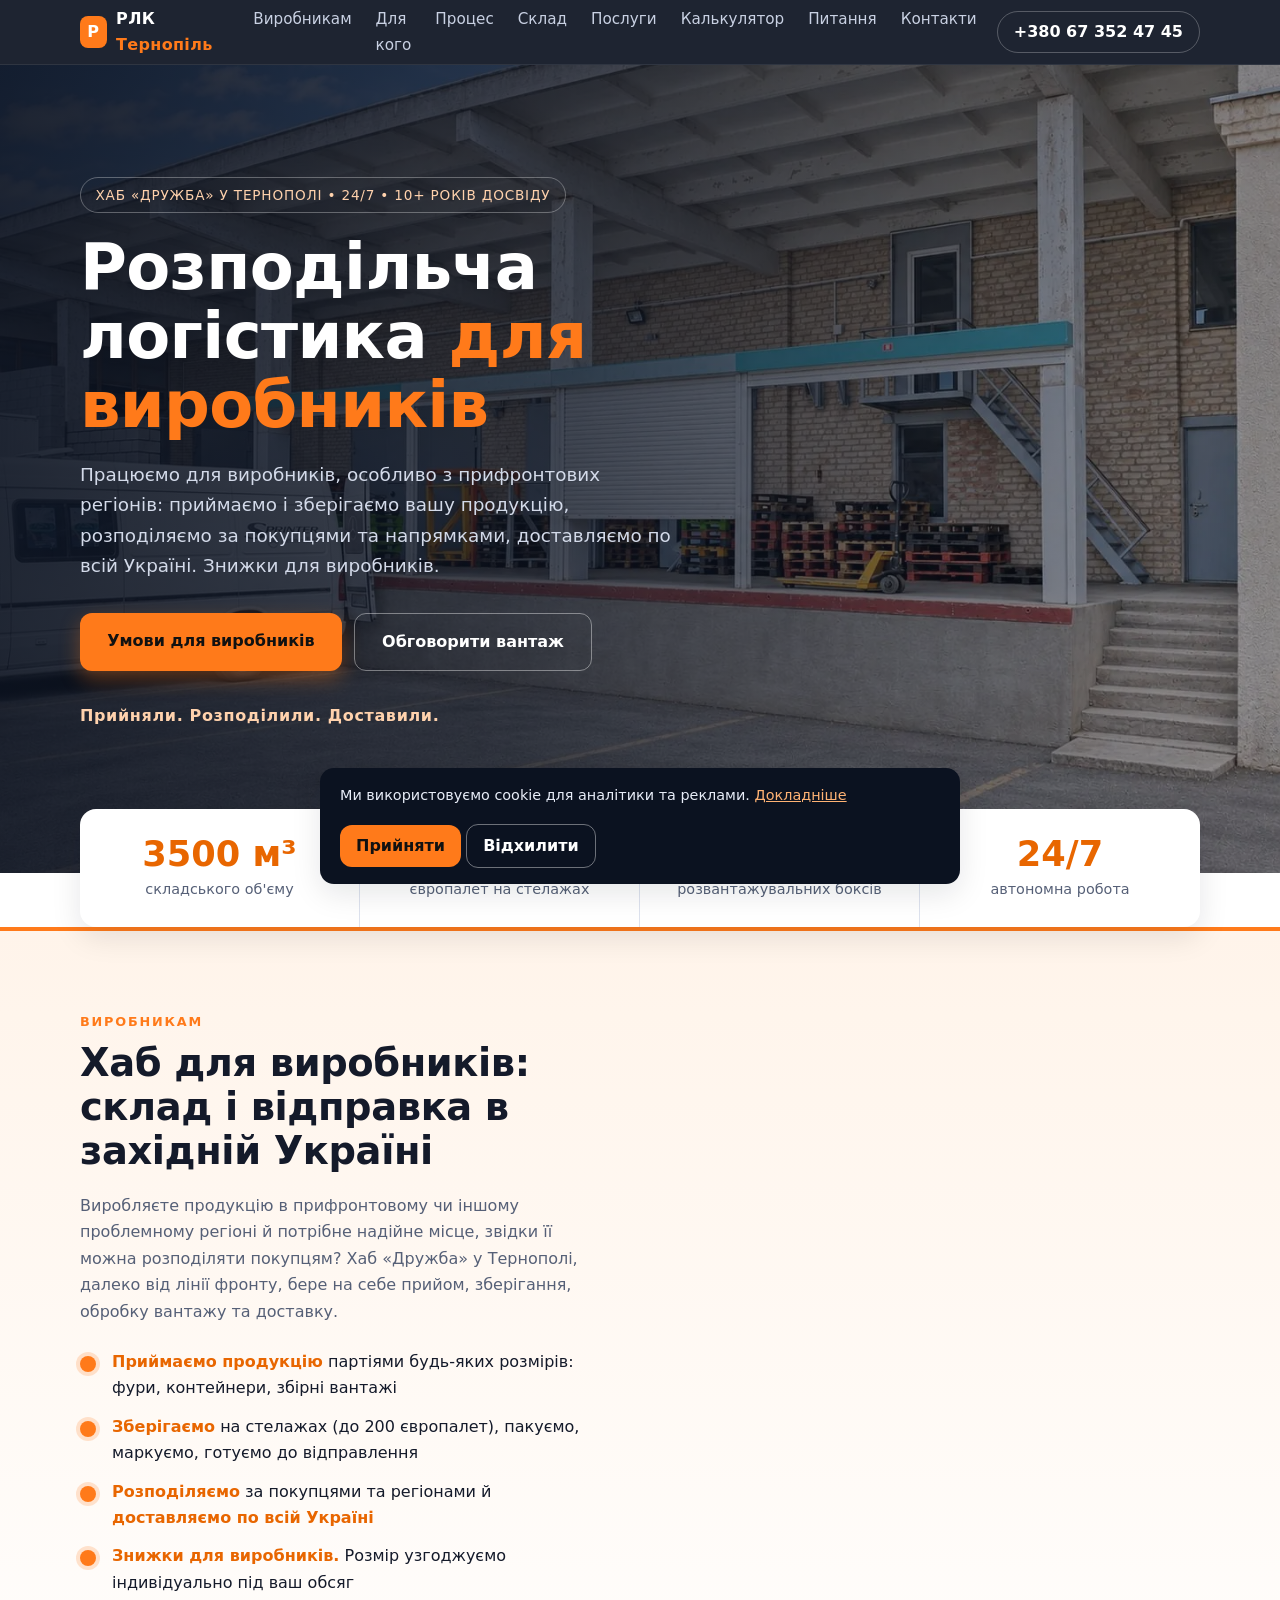
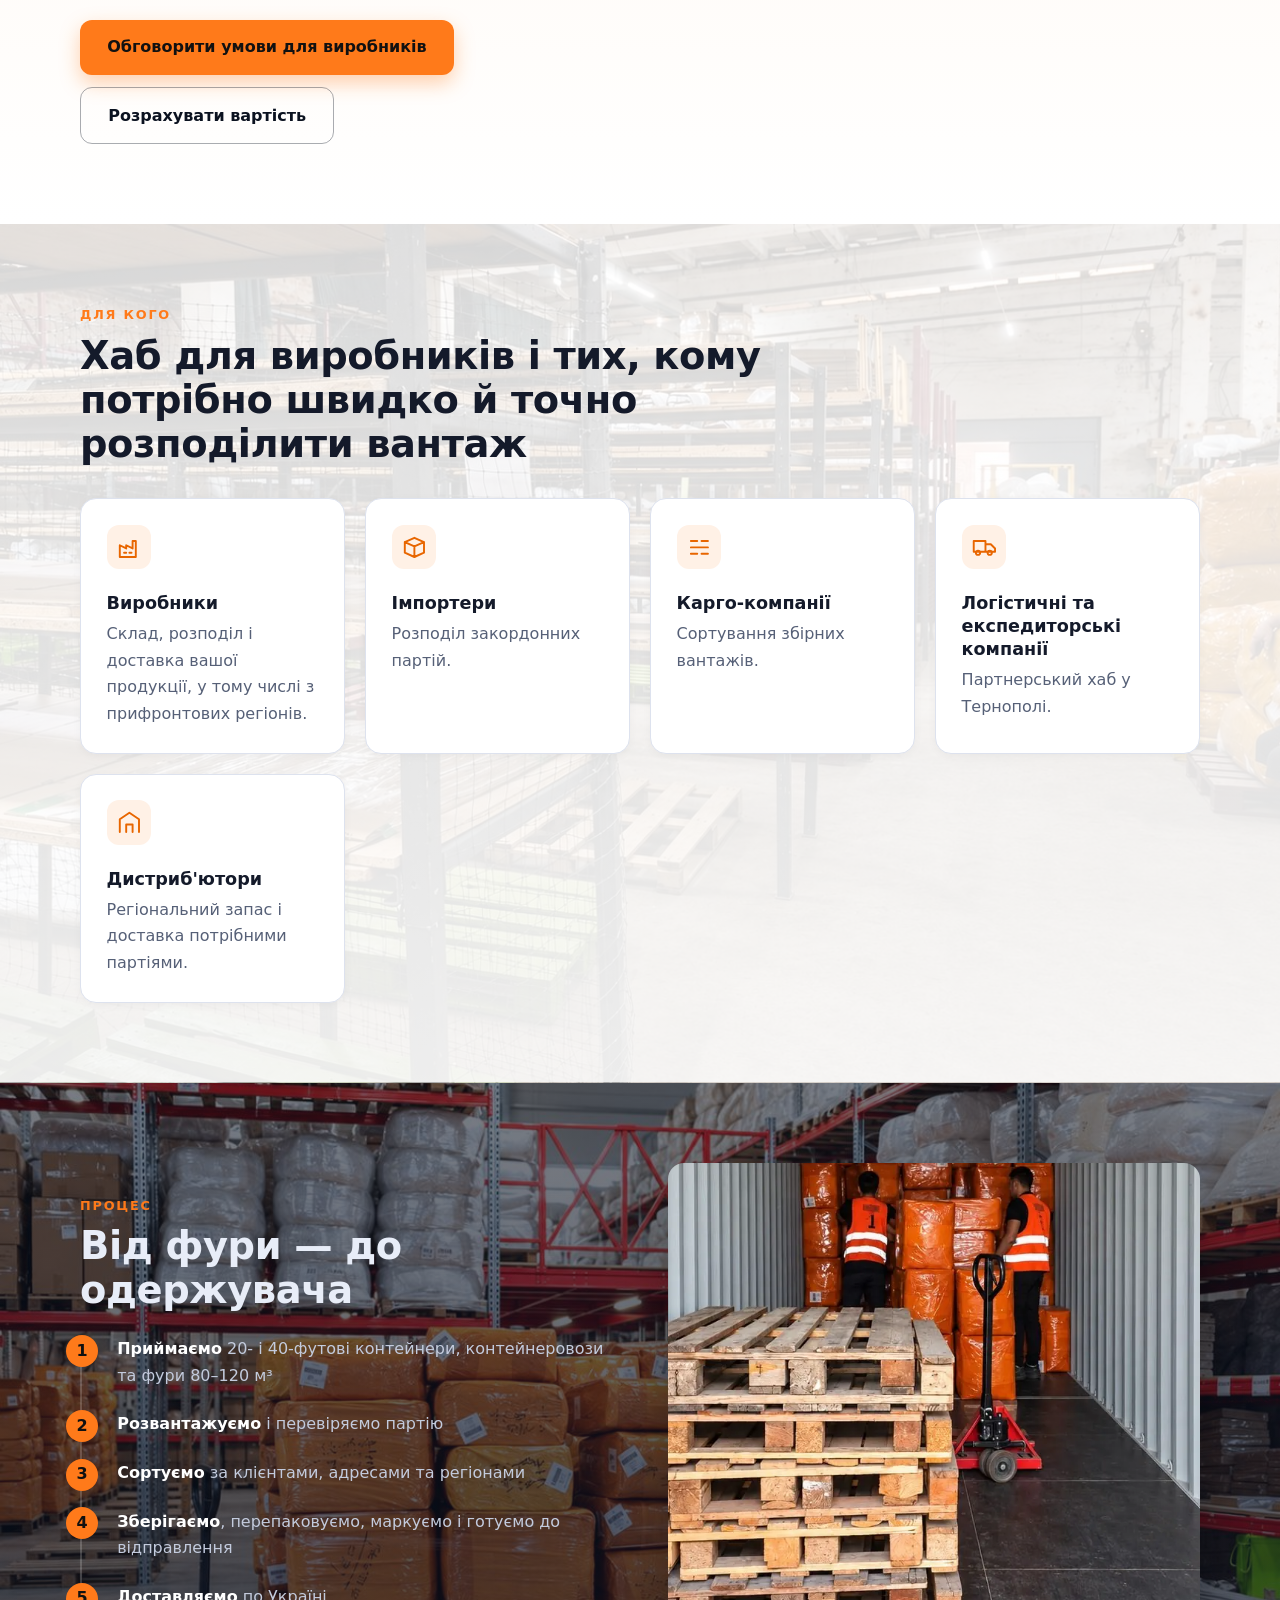
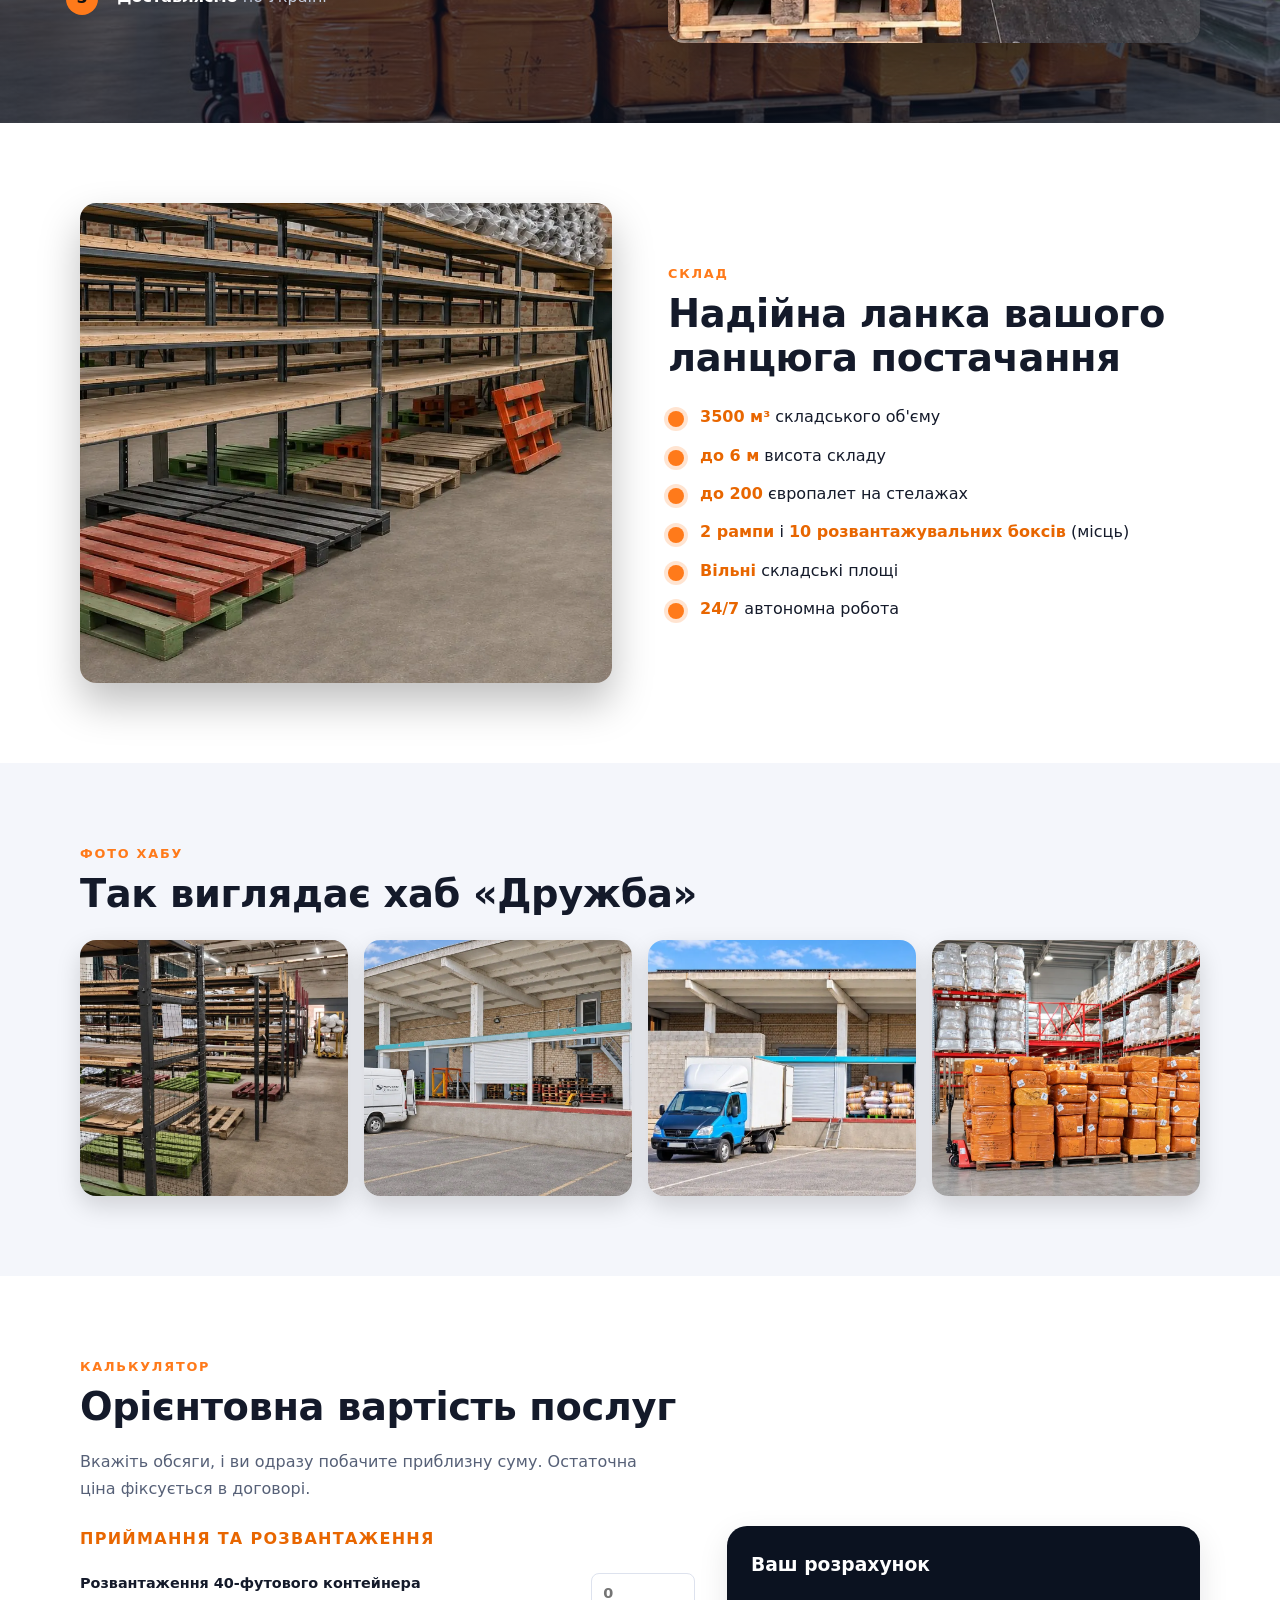
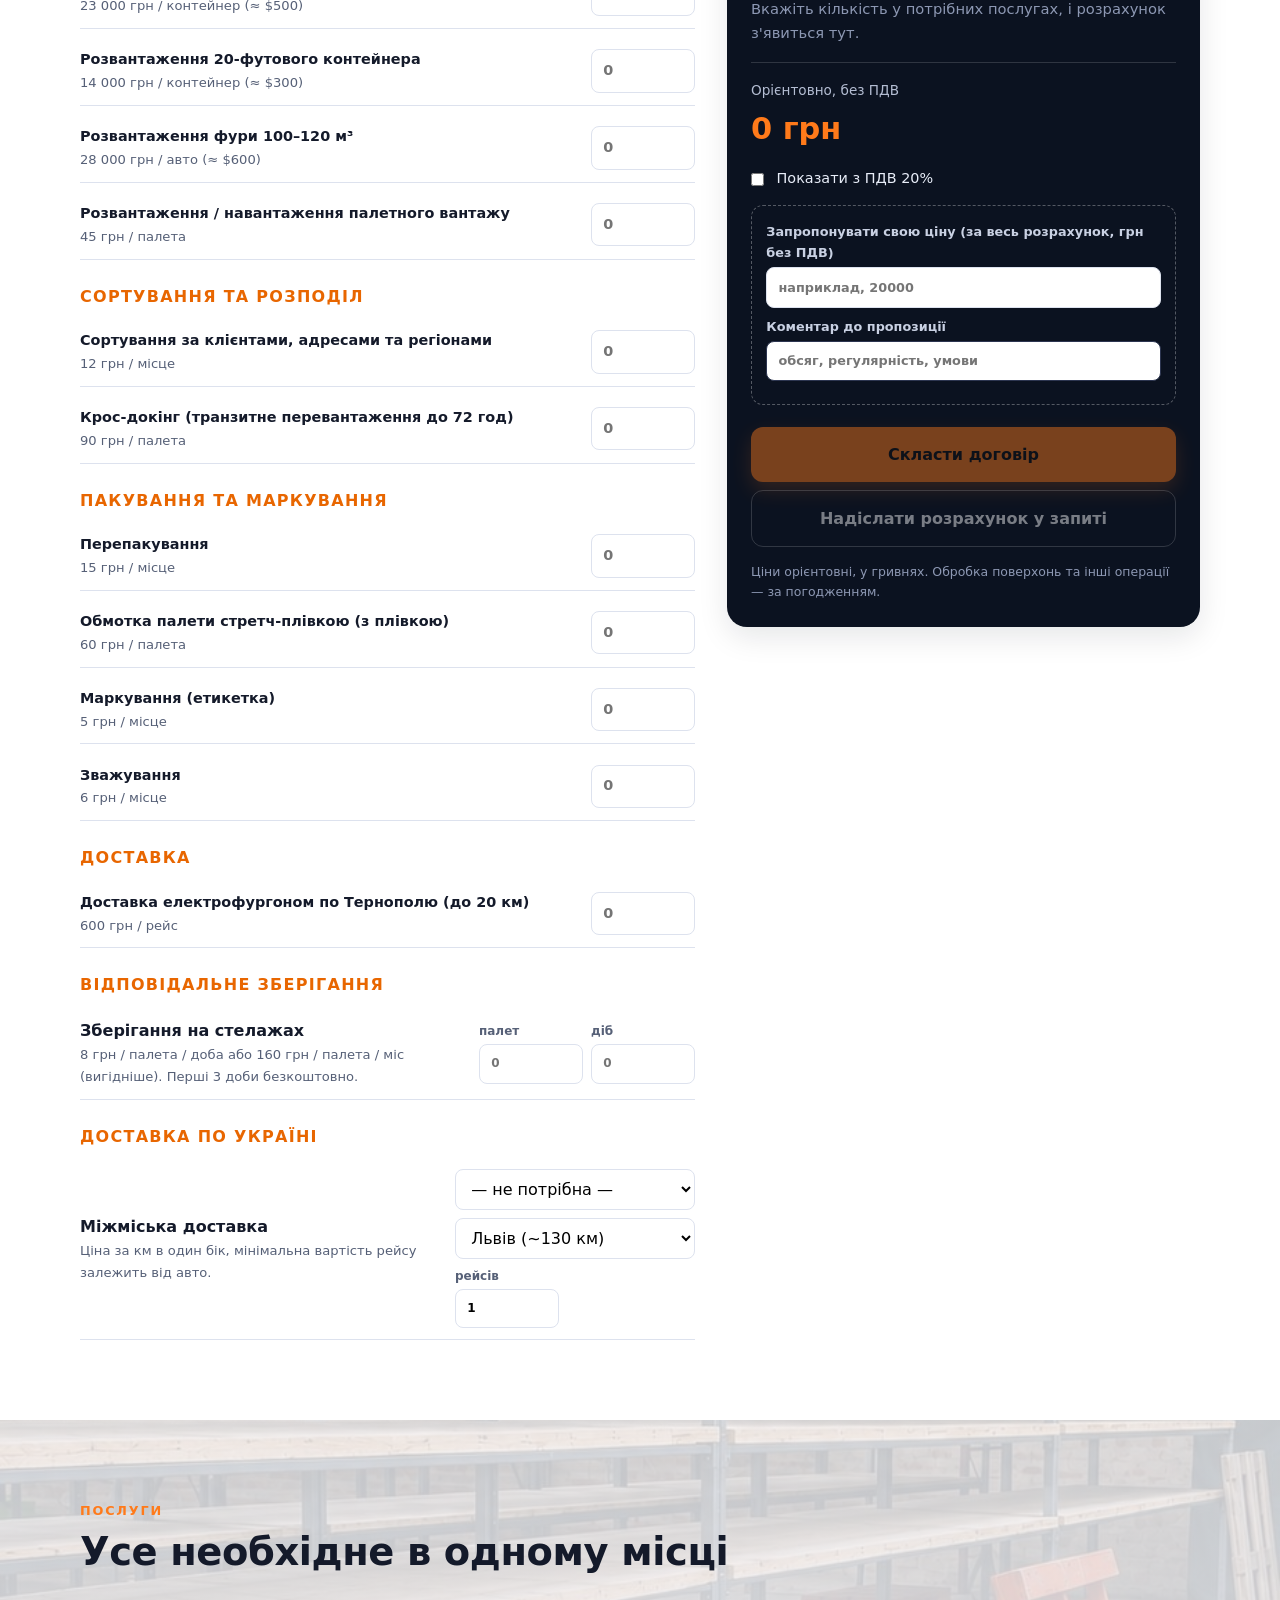
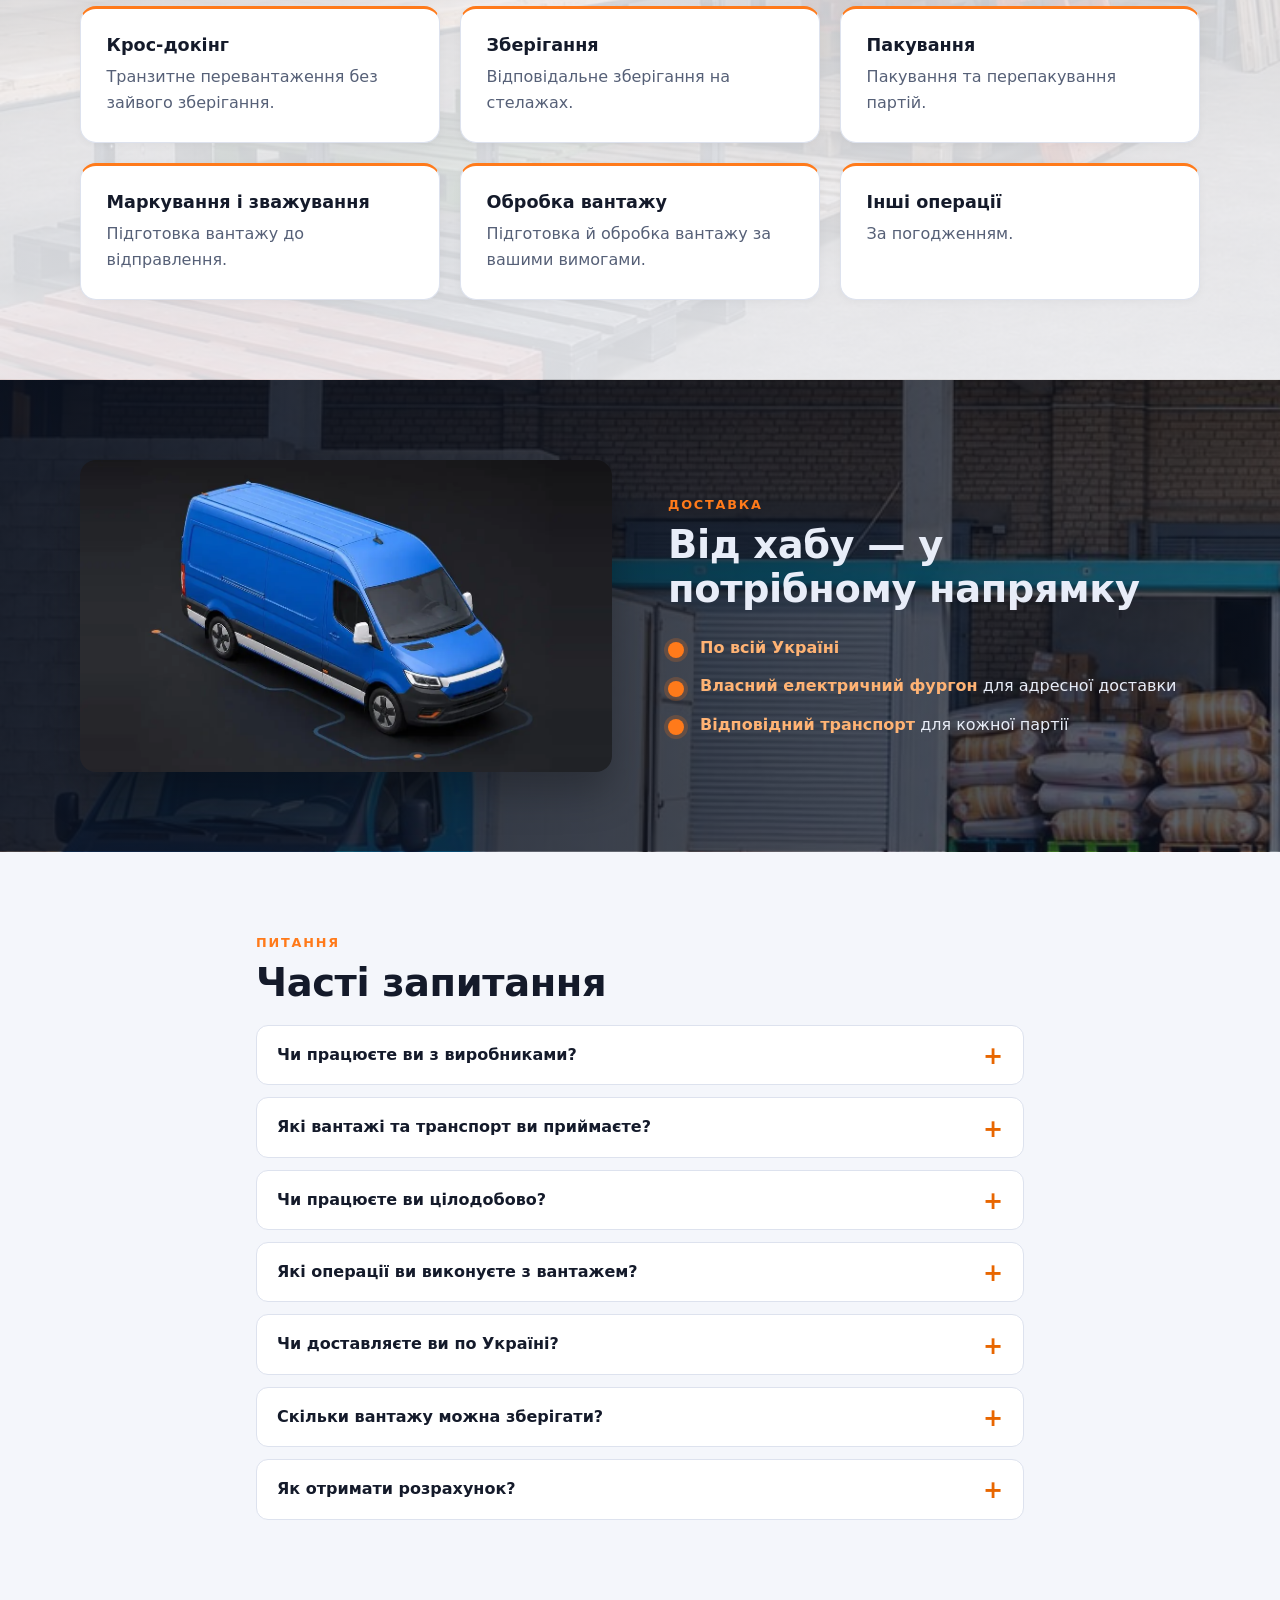
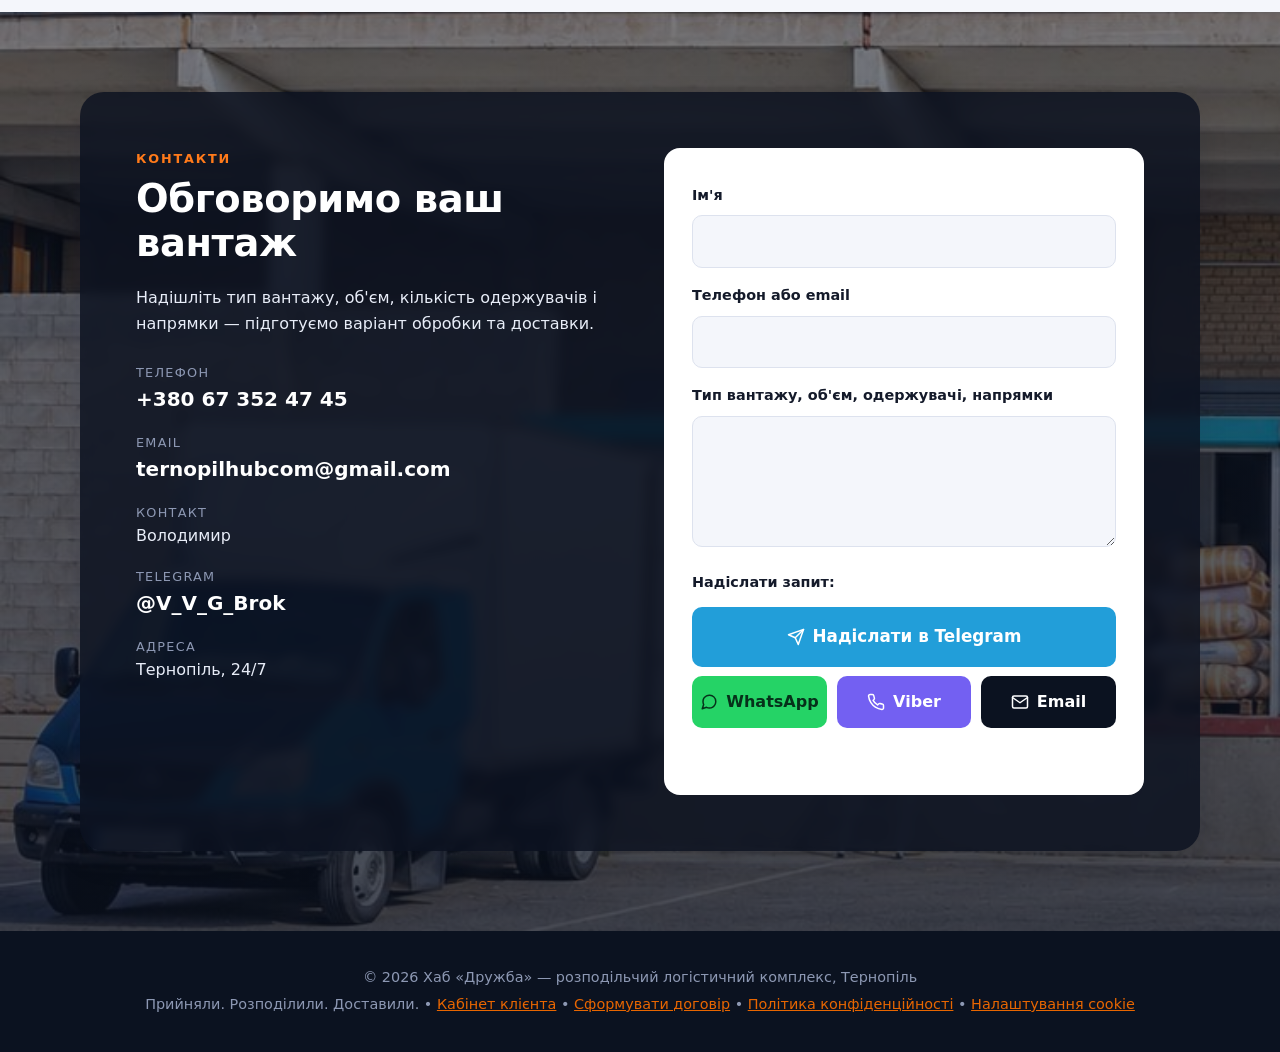
==== commit b3638687: "Performance: WebP images with JPG fallback, hero image-set, favicon.ico" ====
--- a/index.html
+++ b/index.html
@@ -18,8 +18,9 @@
   {"@context":"https://schema.org","@type":"LocalBusiness","name":"Хаб «Дружба» — розподільчий логістичний комплекс","description":"Логістика для виробників: прийом, зберігання, розподіл і доставка продукції по Україні. Хаб у Тернополі, 24/7.","url":"https://ternopil-hub.com/","telephone":"+380673524745","email":"ternopilhubcom@gmail.com","image":"https://ternopil-hub.com/img/hub-ramp.jpg","address":{"@type":"PostalAddress","addressLocality":"Тернопіль","addressCountry":"UA"},"openingHours":"Mo-Su 00:00-23:59","areaServed":"UA"}
   </script>
   <link rel="icon" href="data:image/svg+xml,%3Csvg xmlns='http://www.w3.org/2000/svg' viewBox='0 0 100 100'%3E%3Crect width='100' height='100' rx='20' fill='%23ff7a1a'/%3E%3Ctext x='50' y='68' font-size='56' text-anchor='middle' fill='white' font-family='Arial' font-weight='700'%3EР%3C/text%3E%3C/svg%3E">
-  <link rel="preload" as="image" href="img/hub-ramp.jpg">
-  <link rel="stylesheet" href="style.css?v=15">
+  <link rel="icon" href="/favicon.ico" sizes="48x48">
+  <link rel="preload" as="image" href="img/hub-ramp.webp" type="image/webp">
+  <link rel="stylesheet" href="style.css?v=16">
   <script type="application/ld+json">{"@context": "https://schema.org", "@type": "FAQPage", "mainEntity": [{"@type": "Question", "name": "Чи працюєте ви з виробниками?", "acceptedAnswer": {"@type": "Answer", "text": "Так, виробники для нас на першому місці. Особливо підтримуємо виробників із прифронтових і проблемних регіонів: приймаємо продукцію, зберігаємо, обробляємо вантаж і доставляємо покупцям по Україні. Для виробників діють знижки, розмір узгоджуємо індивідуально."}}, {"@type": "Question", "name": "Які вантажі та транспорт ви приймаєте?", "acceptedAnswer": {"@type": "Answer", "text": "Приймаємо 20- і 40-футові контейнери, контейнеровози та фури 80–120 м³. Партії будь-яких розмірів."}}, {"@type": "Question", "name": "Чи працюєте ви цілодобово?", "acceptedAnswer": {"@type": "Answer", "text": "Так, хаб у Тернополі працює 24/7 в автономному режимі."}}, {"@type": "Question", "name": "Які операції ви виконуєте з вантажем?", "acceptedAnswer": {"@type": "Answer", "text": "Крос-докінг і транзитне перевантаження, відповідальне зберігання, пакування та перепакування, маркування і зважування, обробка вантажу. Інші операції — за погодженням."}}, {"@type": "Question", "name": "Чи доставляєте ви по Україні?", "acceptedAnswer": {"@type": "Answer", "text": "Так. Доставляємо по всій Україні: власний електричний фургон для адресної доставки та відповідний транспорт для кожної партії."}}, {"@type": "Question", "name": "Скільки вантажу можна зберігати?", "acceptedAnswer": {"@type": "Answer", "text": "Складський об'єм — 3500 м³, до 200 європалет на стелажах, висота складу до 6 м. Є вільні складські площі."}}, {"@type": "Question", "name": "Як отримати розрахунок?", "acceptedAnswer": {"@type": "Answer", "text": "Надішліть тип вантажу, об'єм, кількість одержувачів і напрямки через форму нижче, у WhatsApp, Viber, Telegram або по телефону +380 67 352 47 45. Підготуємо варіант обробки та доставки."}}]}</script>
 </head>
 <body>
@@ -125,13 +126,13 @@
             <li><b>Доставляємо</b> по Україні</li>
           </ol>
         </div>
-        <img class="shot" src="img/hub-container.jpg" alt="Розвантаження 40-футового контейнера з вантажем на палетах" loading="lazy" width="719" height="1304">
+        <picture><source type="image/webp" srcset="img/hub-container.webp"><img class="shot" src="img/hub-container.jpg" alt="Розвантаження 40-футового контейнера з вантажем на палетах" loading="lazy" width="719" height="1304"></picture>
       </div>
     </section>
 
     <section data-reveal class="section" id="capacity" aria-labelledby="capacity-title">
       <div class="container split rev">
-        <img class="shot" src="img/hub-shelves2.jpg" alt="Склад: стелажі, палети та вільні складські площі" loading="lazy" width="924" height="1086">
+        <picture><source type="image/webp" srcset="img/hub-shelves2.webp"><img class="shot" src="img/hub-shelves2.jpg" alt="Склад: стелажі, палети та вільні складські площі" loading="lazy" width="924" height="1086"></picture>
         <div>
           <p class="kicker">Склад</p>
           <h2 id="capacity-title">Надійна ланка вашого ланцюга постачання</h2>
@@ -152,10 +153,10 @@
         <p class="kicker">Фото хабу</p>
         <h2 id="gallery-title">Так виглядає хаб «Дружба»</h2>
         <ul class="gallery">
-          <li><img src="img/hub-shelves.jpg" alt="Склад зі стелажами та вантажем на палетах" loading="lazy" width="1448" height="848"></li>
-          <li><img src="img/hub-ramp.jpg" alt="Рампа і розвантажувальні бокси хабу" loading="lazy" width="1448" height="934"></li>
-          <li><img src="img/hub-truck.jpg" alt="Вантажний автомобіль біля рампи" loading="lazy" width="753" height="941"></li>
-          <li><img src="img/warehouse.jpg" alt="Склад: стелажі та вантаж на палетах" loading="lazy" width="1200" height="900"></li>
+          <li><picture><source type="image/webp" srcset="img/hub-shelves.webp"><img src="img/hub-shelves.jpg" alt="Склад зі стелажами та вантажем на палетах" loading="lazy" width="1448" height="848"></picture></li>
+          <li><picture><source type="image/webp" srcset="img/hub-ramp.webp"><img src="img/hub-ramp.jpg" alt="Рампа і розвантажувальні бокси хабу" loading="lazy" width="1448" height="934"></picture></li>
+          <li><picture><source type="image/webp" srcset="img/hub-truck.webp"><img src="img/hub-truck.jpg" alt="Вантажний автомобіль біля рампи" loading="lazy" width="753" height="941"></picture></li>
+          <li><picture><source type="image/webp" srcset="img/warehouse.webp"><img src="img/warehouse.jpg" alt="Склад: стелажі та вантаж на палетах" loading="lazy" width="1200" height="900"></picture></li>
         </ul>
       </div>
     </section>
@@ -186,7 +187,7 @@
 
     <section data-reveal class="section dark bg bg-van" id="delivery" aria-labelledby="delivery-title">
       <div class="container split rev">
-        <img class="shot" src="img/hub-van.jpg" alt="Власний електричний фургон для адресної доставки" loading="lazy" width="1115" height="653">
+        <picture><source type="image/webp" srcset="img/hub-van.webp"><img class="shot" src="img/hub-van.jpg" alt="Власний електричний фургон для адресної доставки" loading="lazy" width="1115" height="653"></picture>
         <div>
           <p class="kicker">Доставка</p>
           <h2 id="delivery-title">Від хабу — у потрібному напрямку</h2>
--- a/style.css
+++ b/style.css
@@ -27,7 +27,8 @@
 
 /* Hero */
 .hero { position: relative; color: #fff; padding: 7rem 0 9rem;
-  background: linear-gradient(100deg, rgba(11,18,32,.92) 0%, rgba(11,18,32,.75) 45%, rgba(11,18,32,.35) 100%), url("img/hub-ramp.jpg") center / cover no-repeat; }
+  background: linear-gradient(100deg, rgba(11,18,32,.92) 0%, rgba(11,18,32,.75) 45%, rgba(11,18,32,.35) 100%), url("img/hub-ramp.jpg") center / cover no-repeat;
+  background: linear-gradient(100deg, rgba(11,18,32,.92) 0%, rgba(11,18,32,.75) 45%, rgba(11,18,32,.35) 100%), image-set(url("img/hub-ramp.webp") type("image/webp"), url("img/hub-ramp.jpg") type("image/jpeg")) center / cover no-repeat; }
 .eyebrow { display: inline-block; margin: 0 0 1.25rem; padding: .35rem .9rem; border: 1px solid rgba(255,255,255,.3); border-radius: 999px; font-size: .85rem; letter-spacing: .06em; text-transform: uppercase; color: #ffd2ad; }
 .hero h1 { font-size: clamp(2.2rem, 6vw, 4rem); line-height: 1.08; margin: 0 0 1.25rem; max-width: 18ch; letter-spacing: -.01em; }
 .hero h1 span { color: var(--accent); }
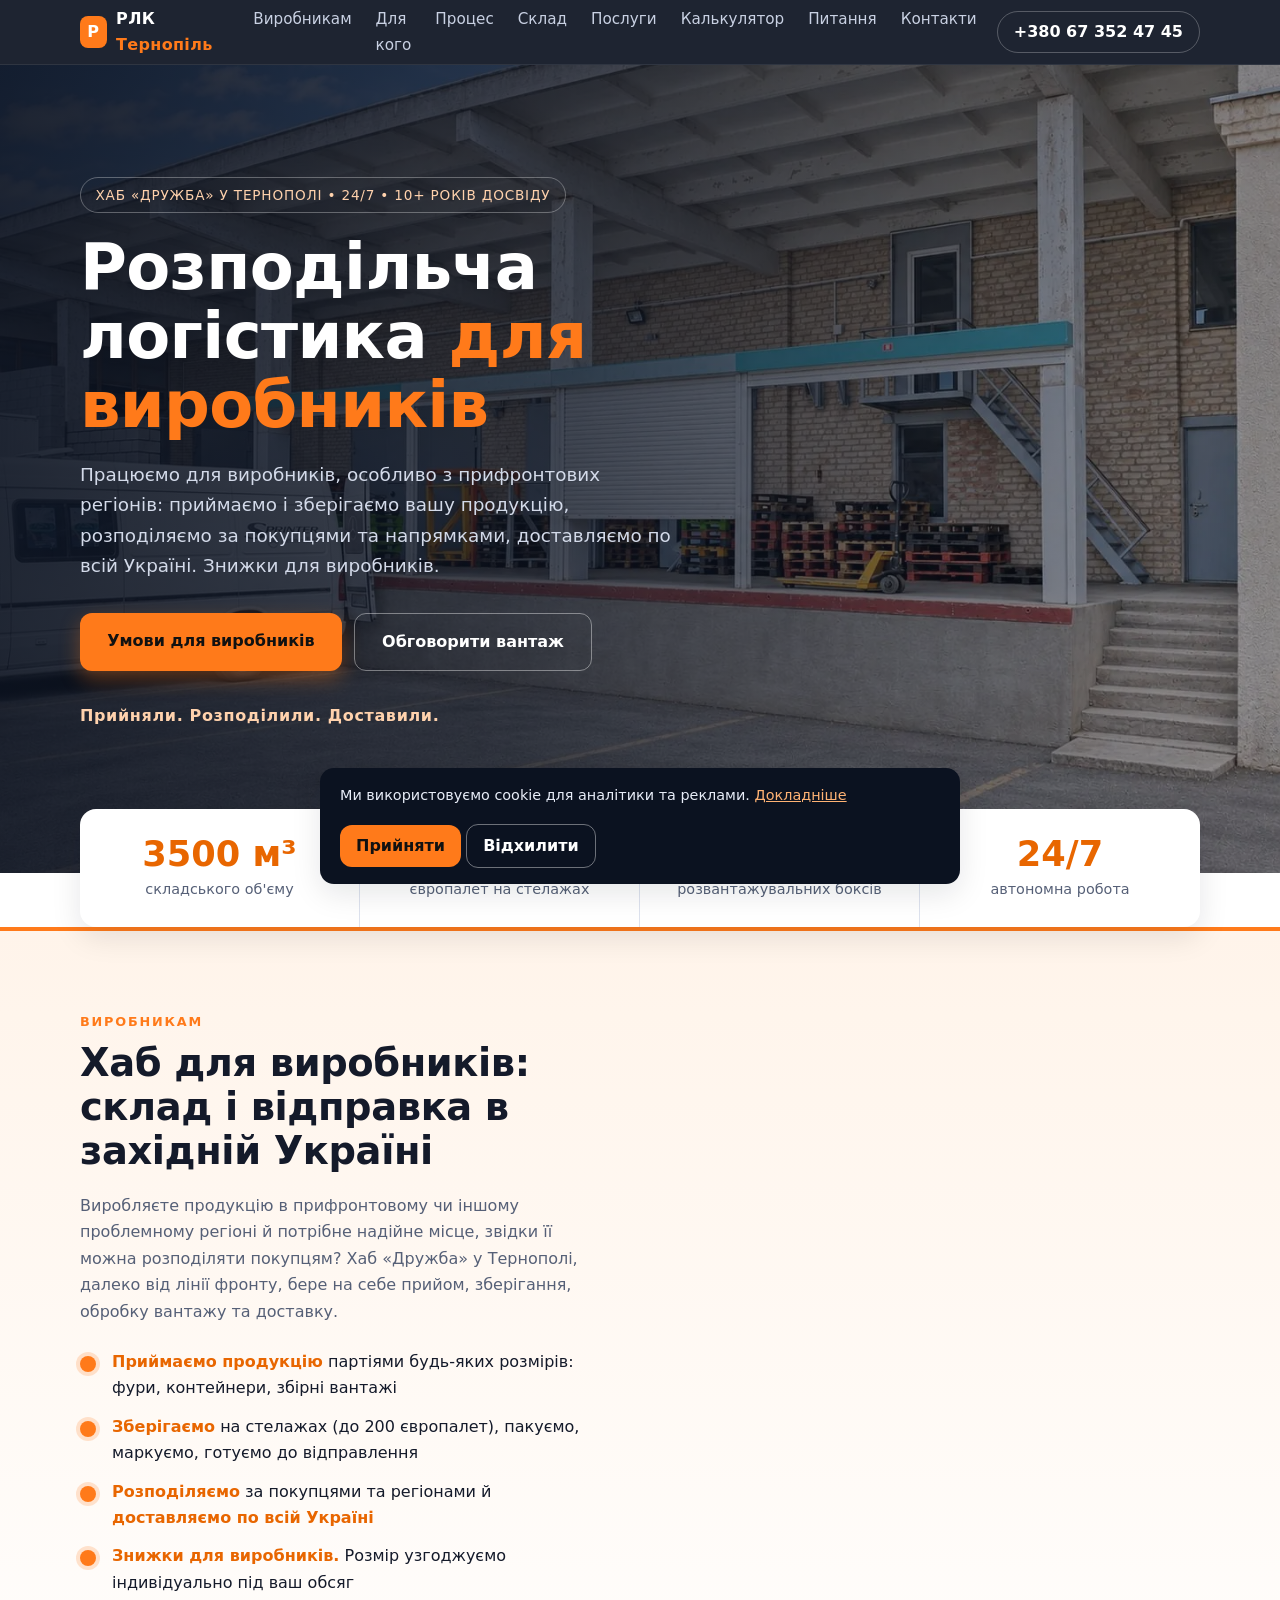
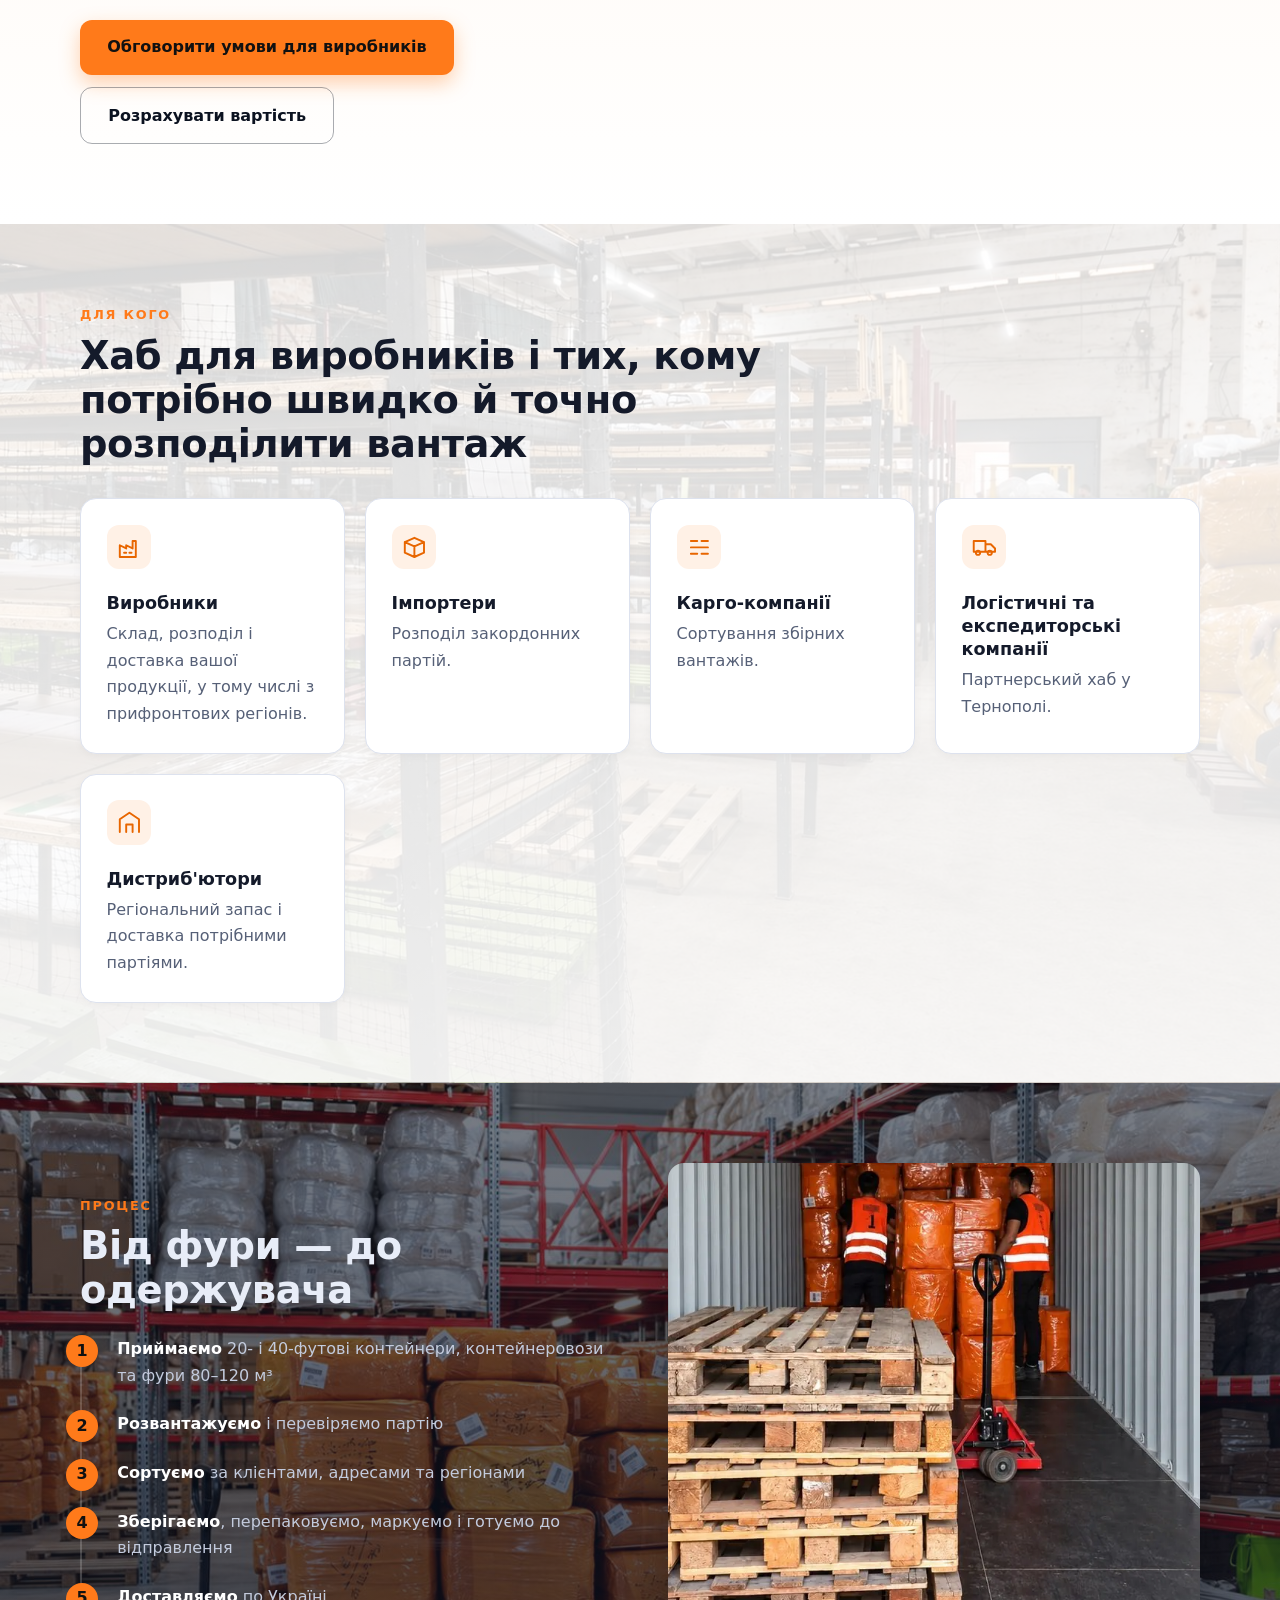
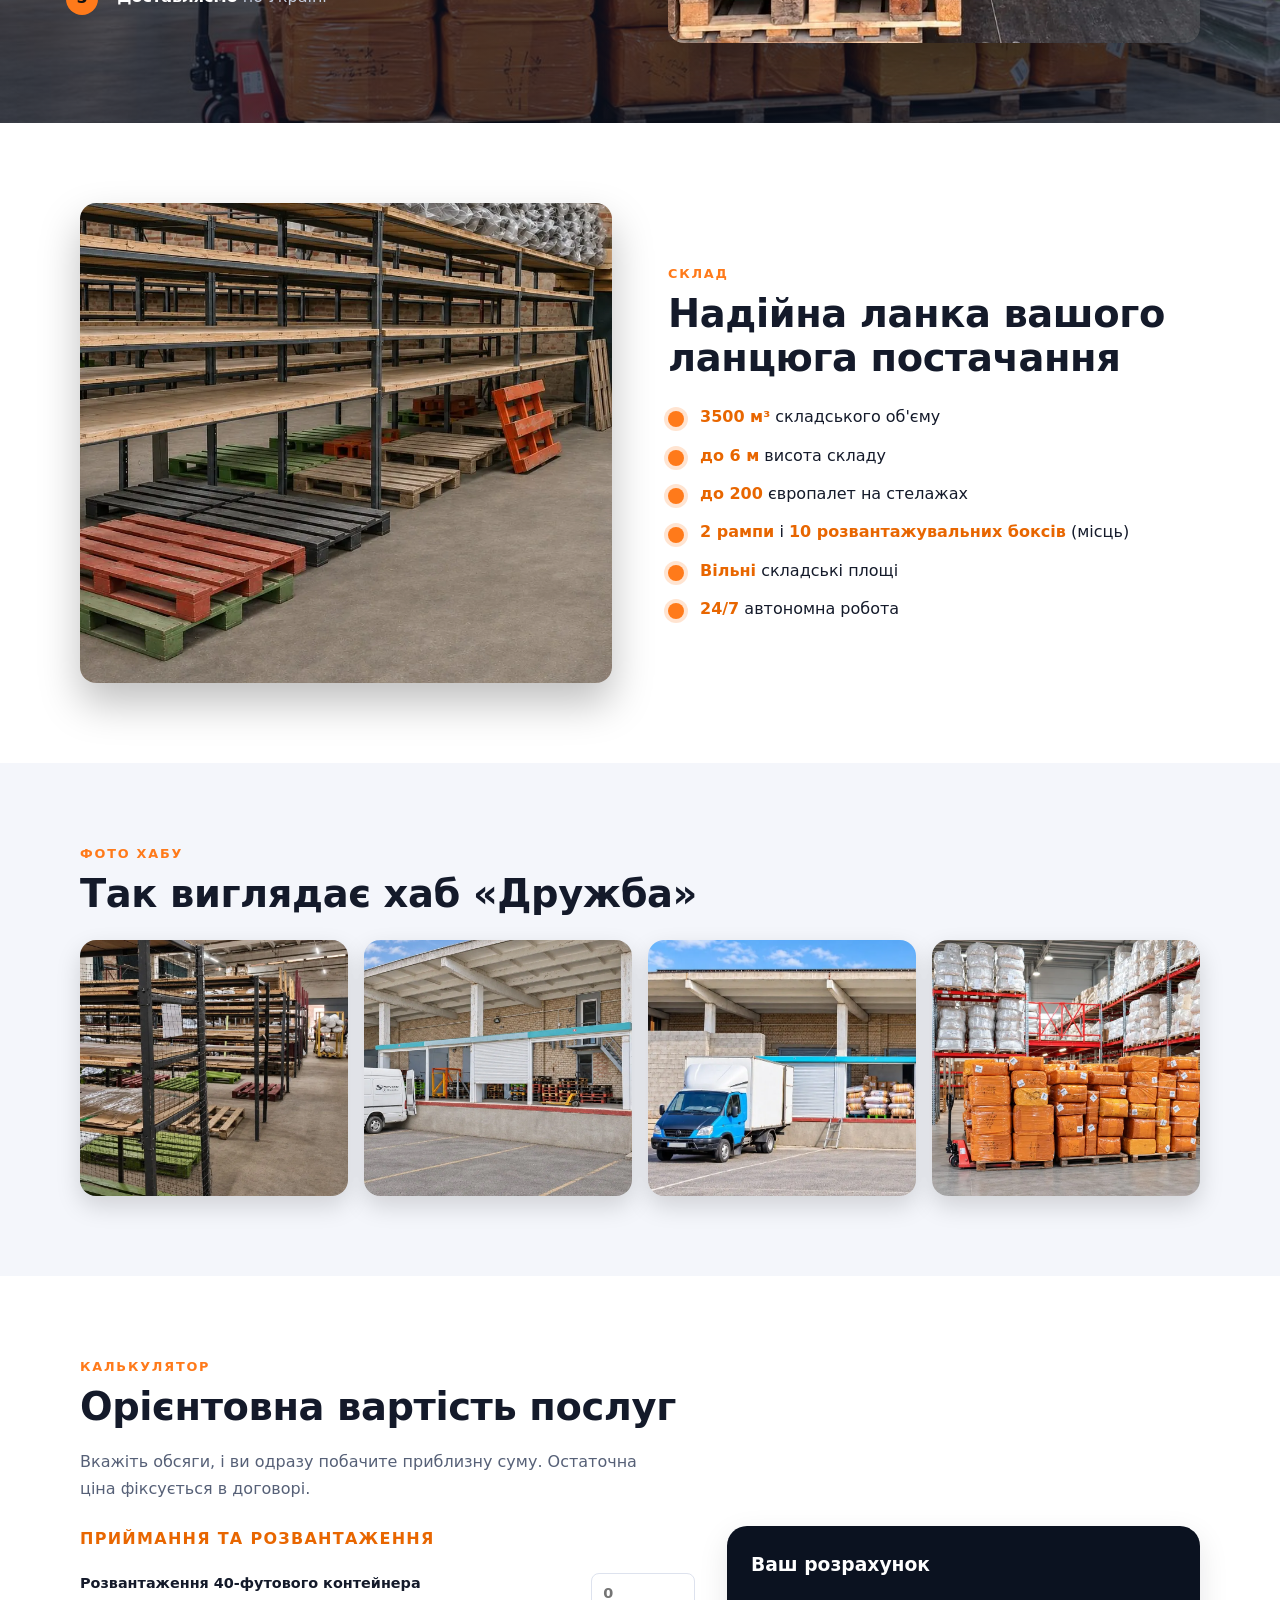
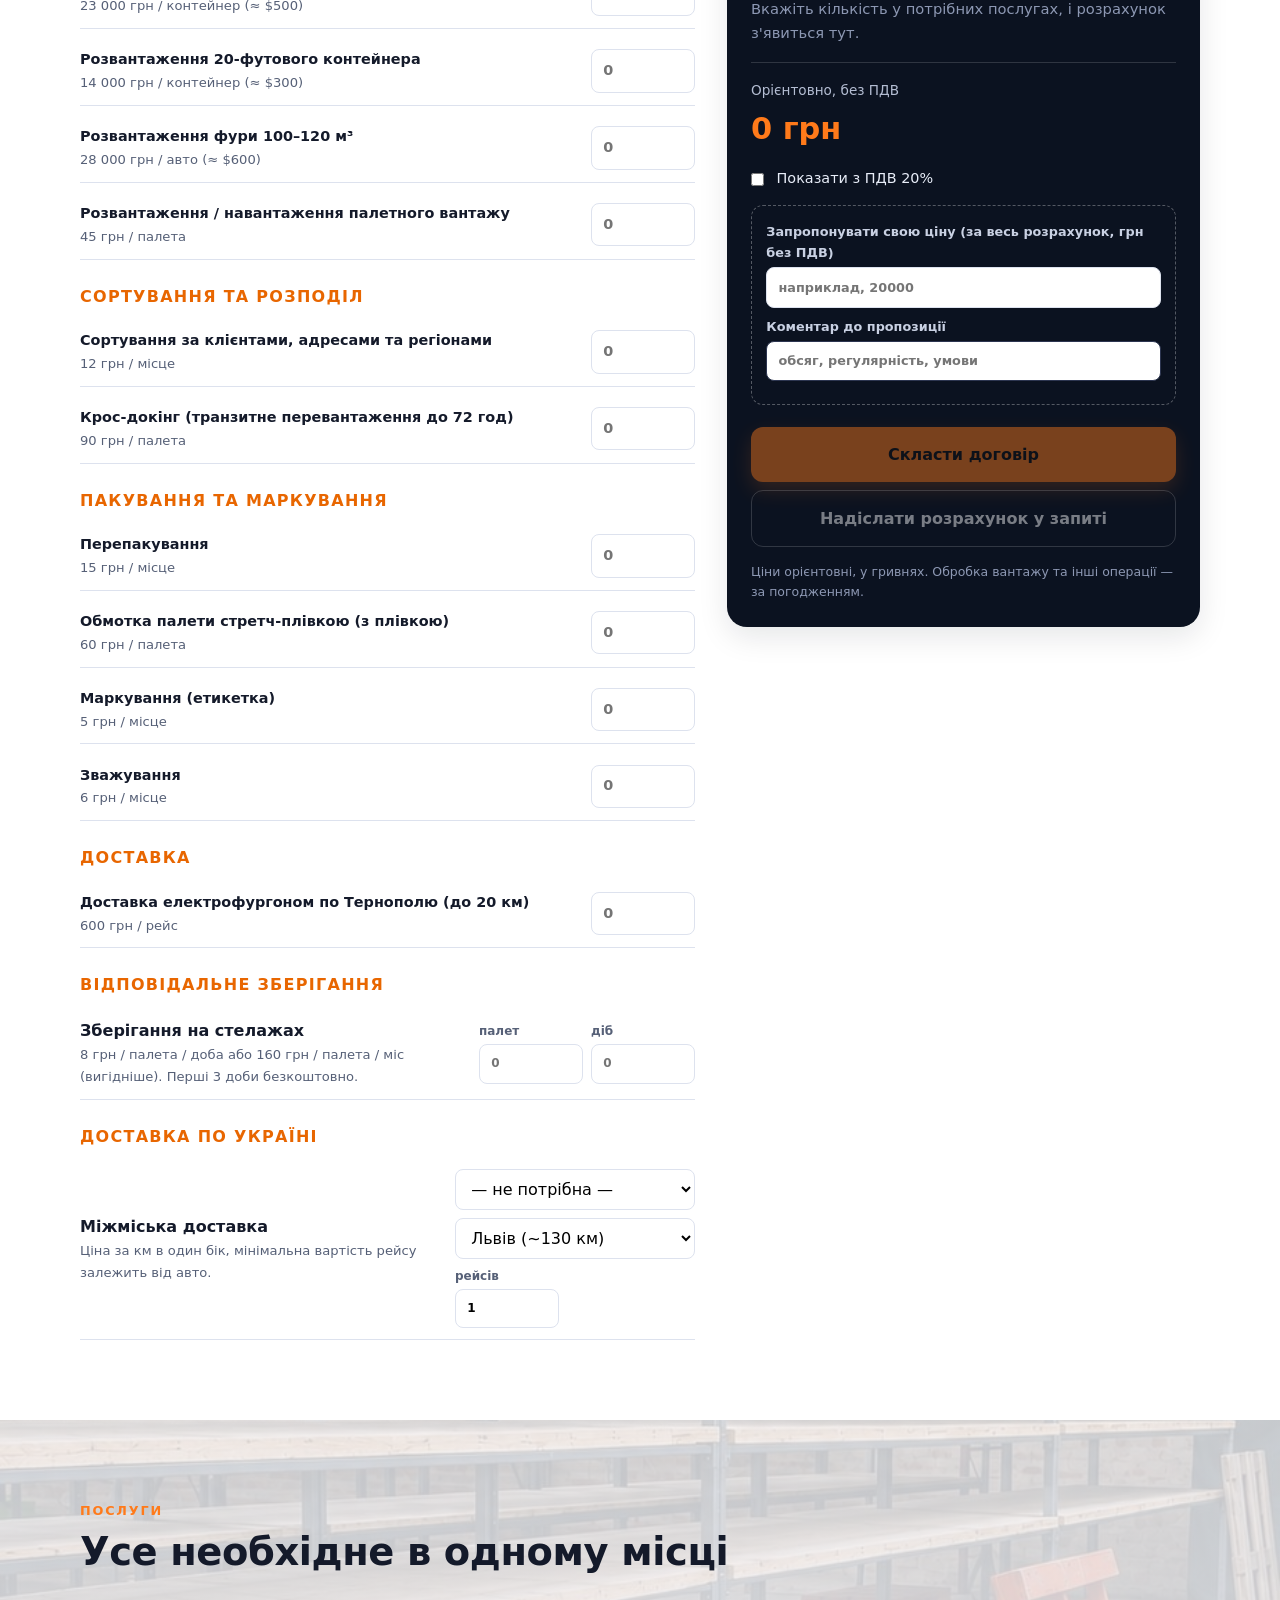
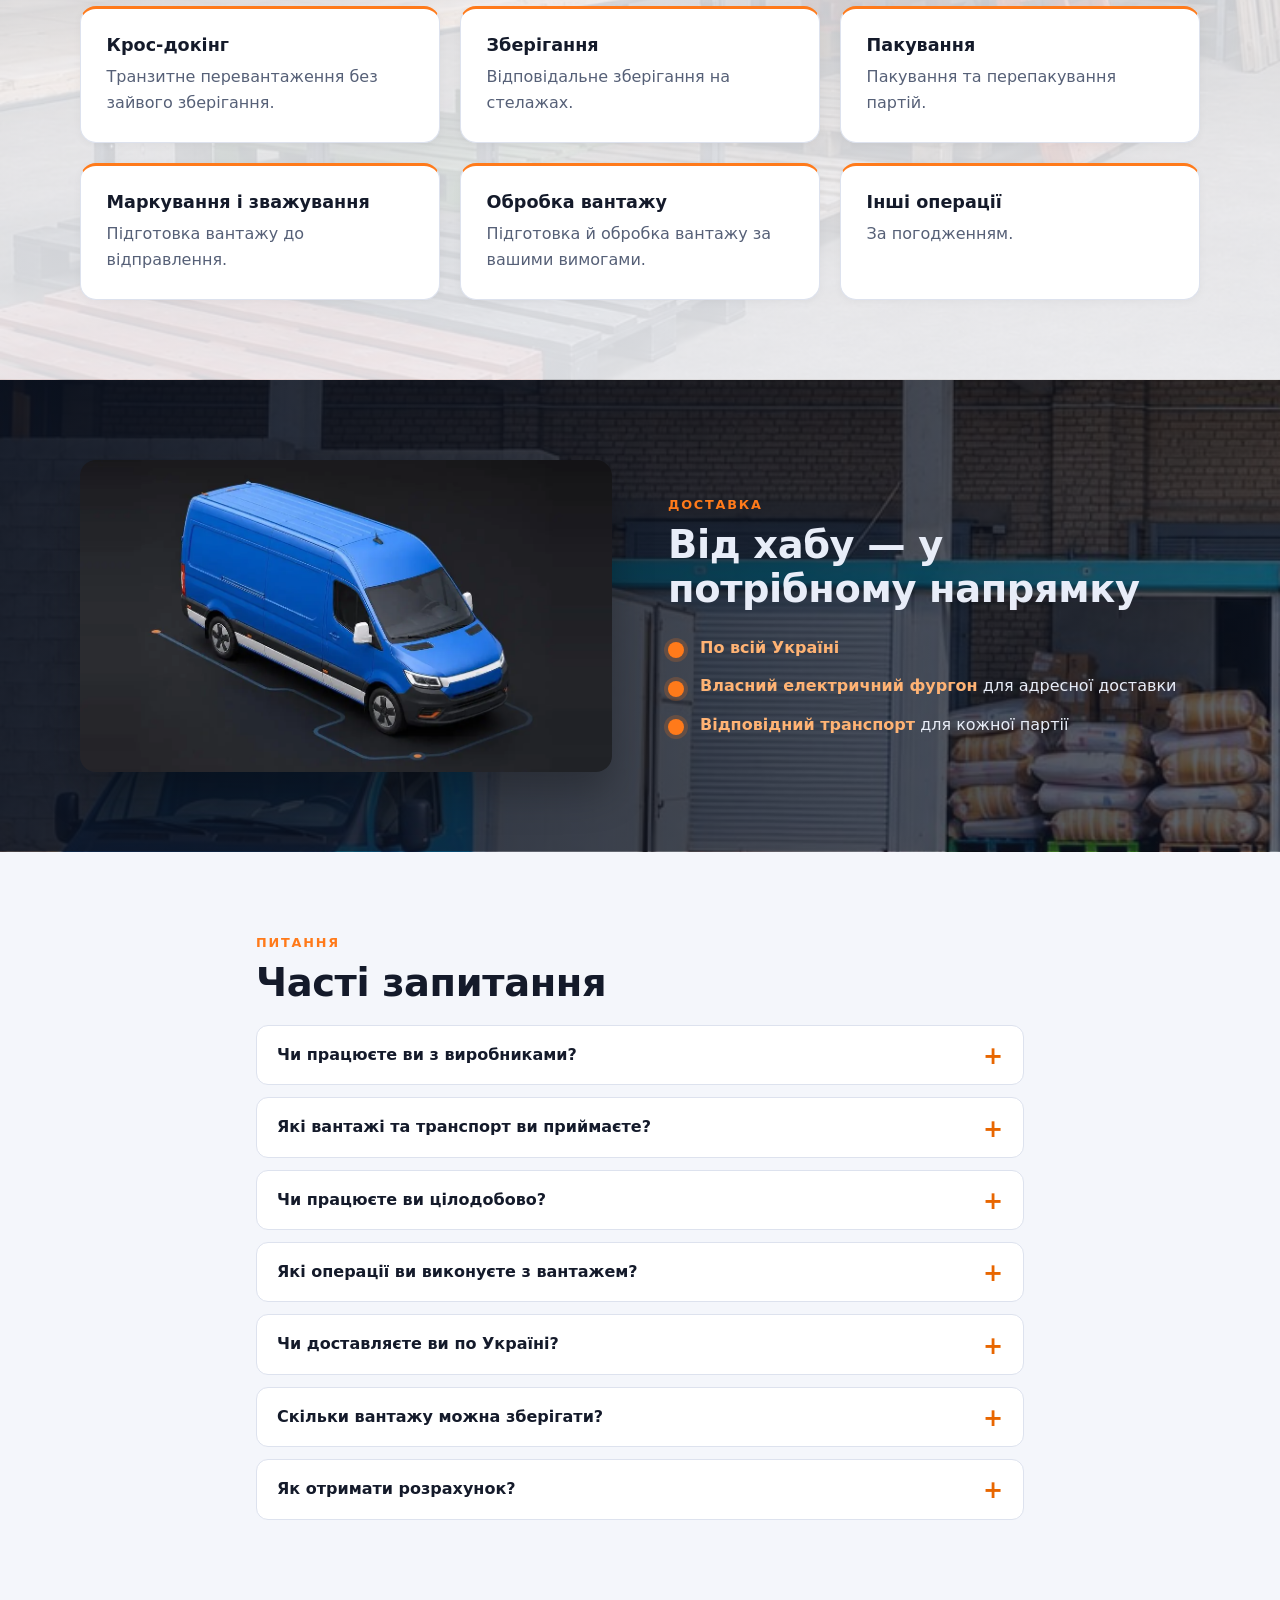
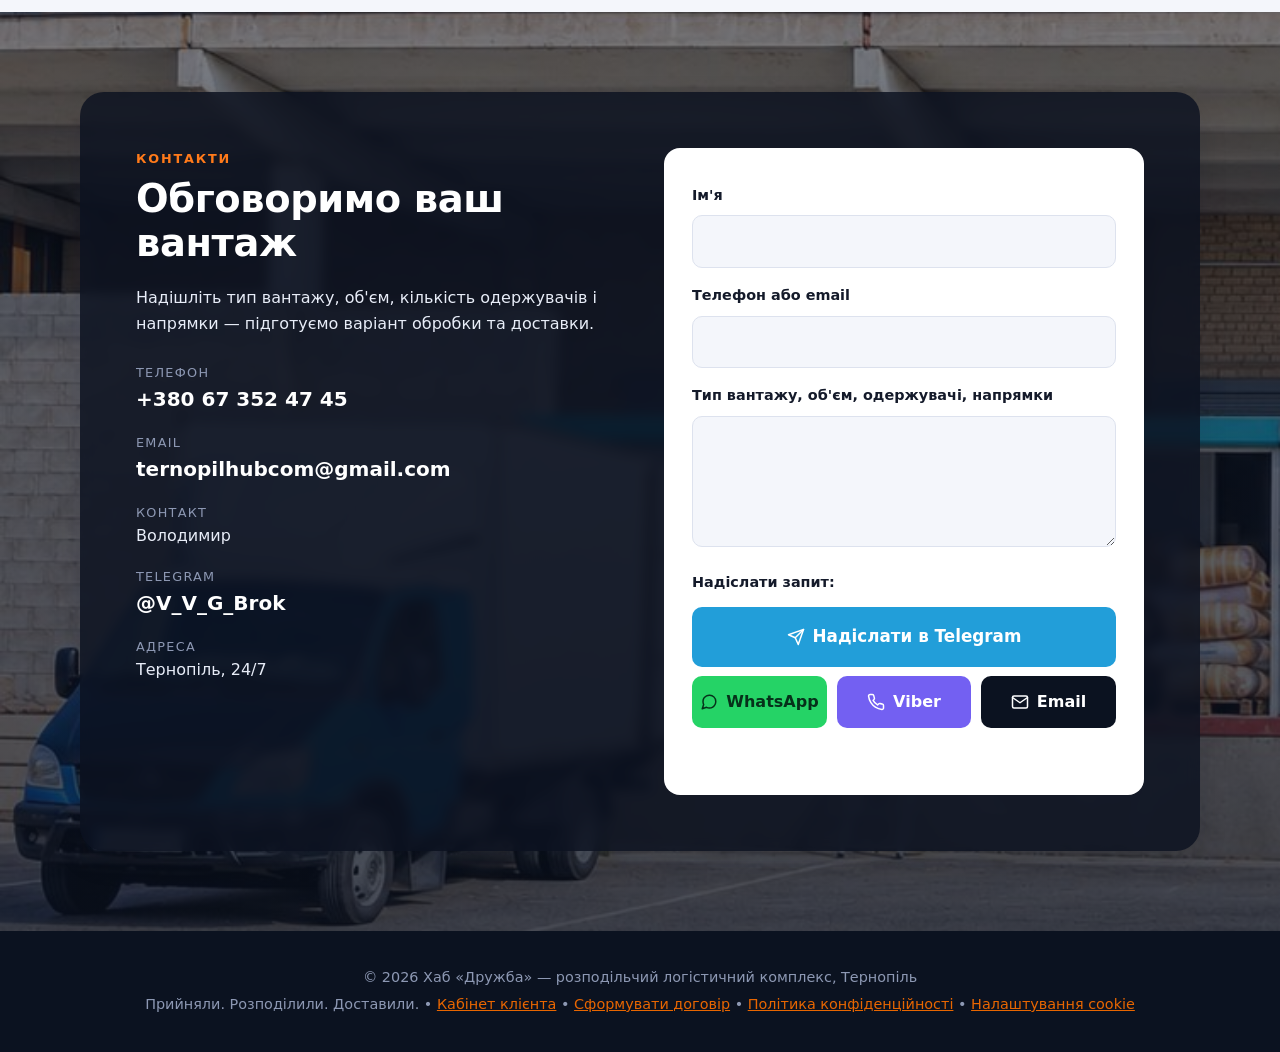
==== commit f5c69868: "Calculator and contract tariffs: 'обробка вантажу' instead of 'обробка поверхонь'" ====
--- a/index.html
+++ b/index.html
@@ -264,8 +264,8 @@
 
   </div>
 
-  <script src="prices.js?v=14"></script>
-  <script src="calc-core.js?v=14"></script>
+  <script src="prices.js?v=15"></script>
+  <script src="calc-core.js?v=15"></script>
   <script src="calc.js?v=14"></script>
   <script src="analytics.js?v=1"></script>
   <script src="script.js?v=16"></script>
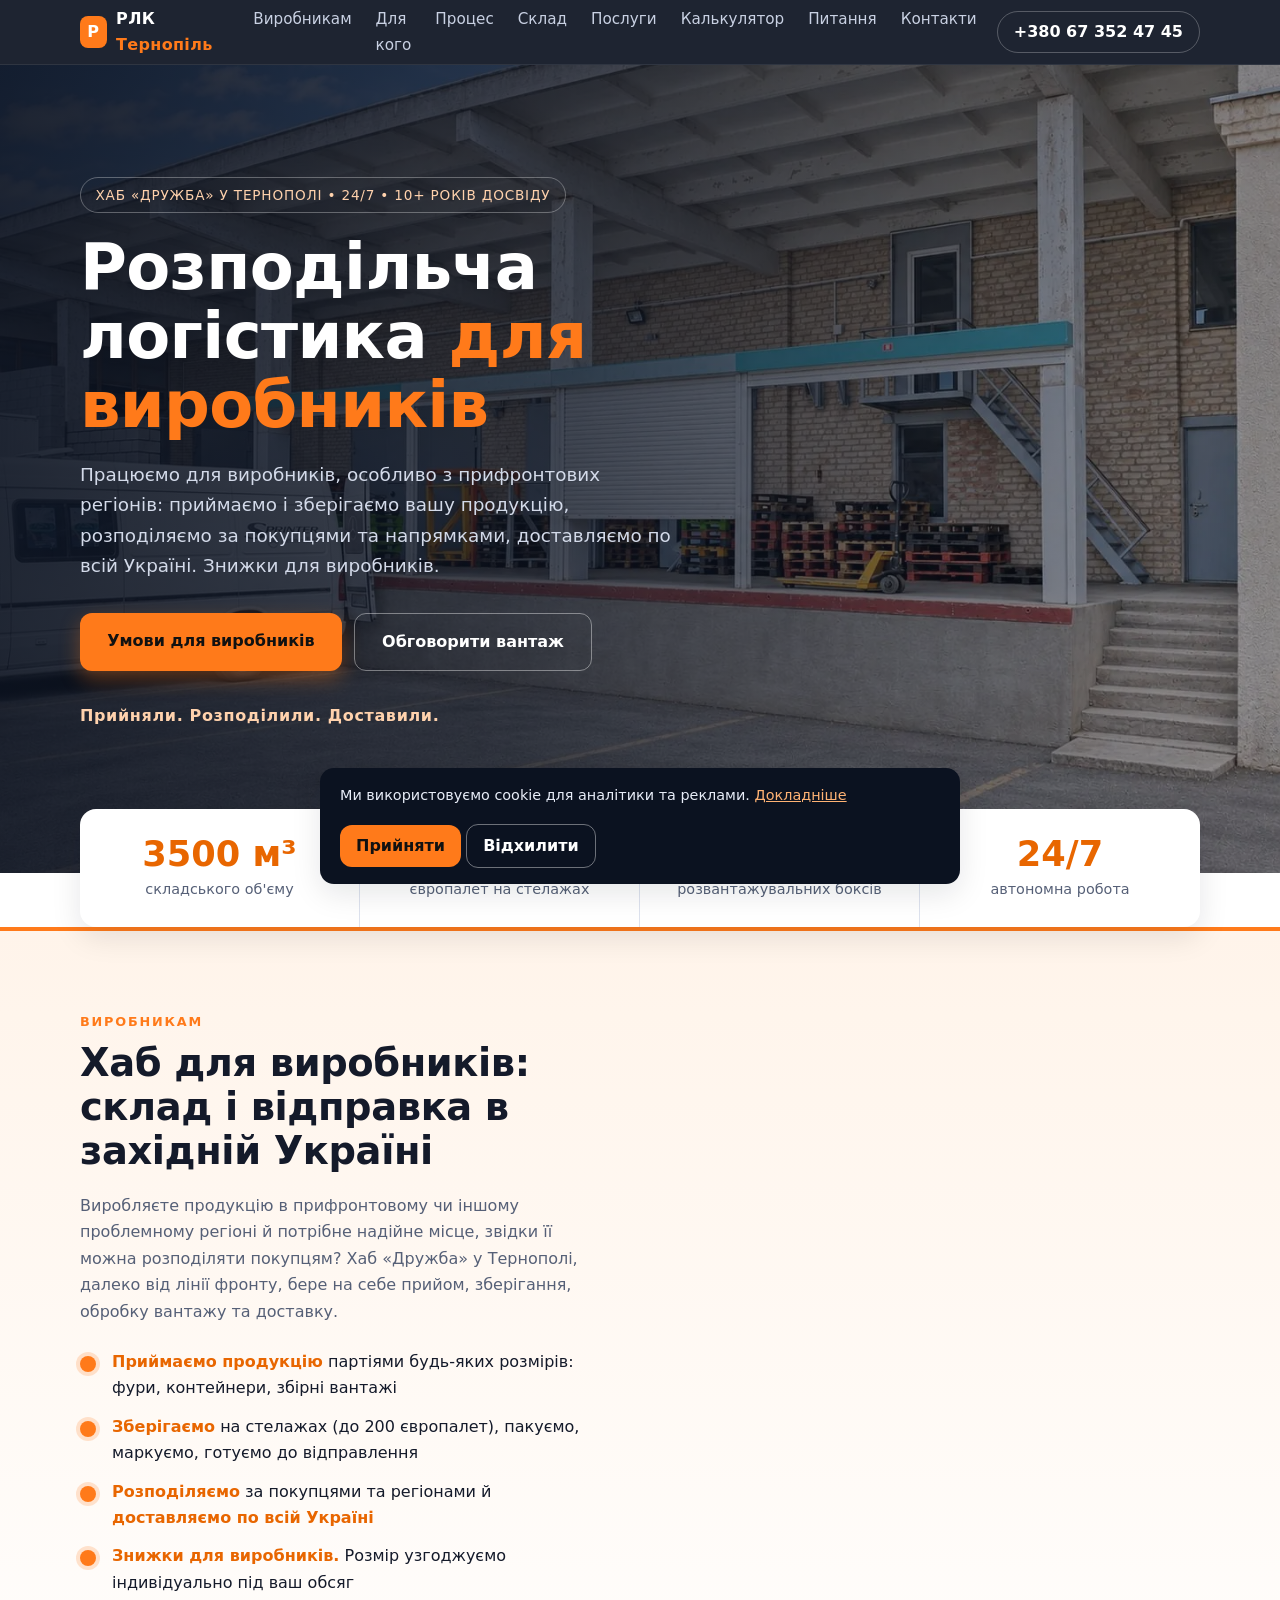
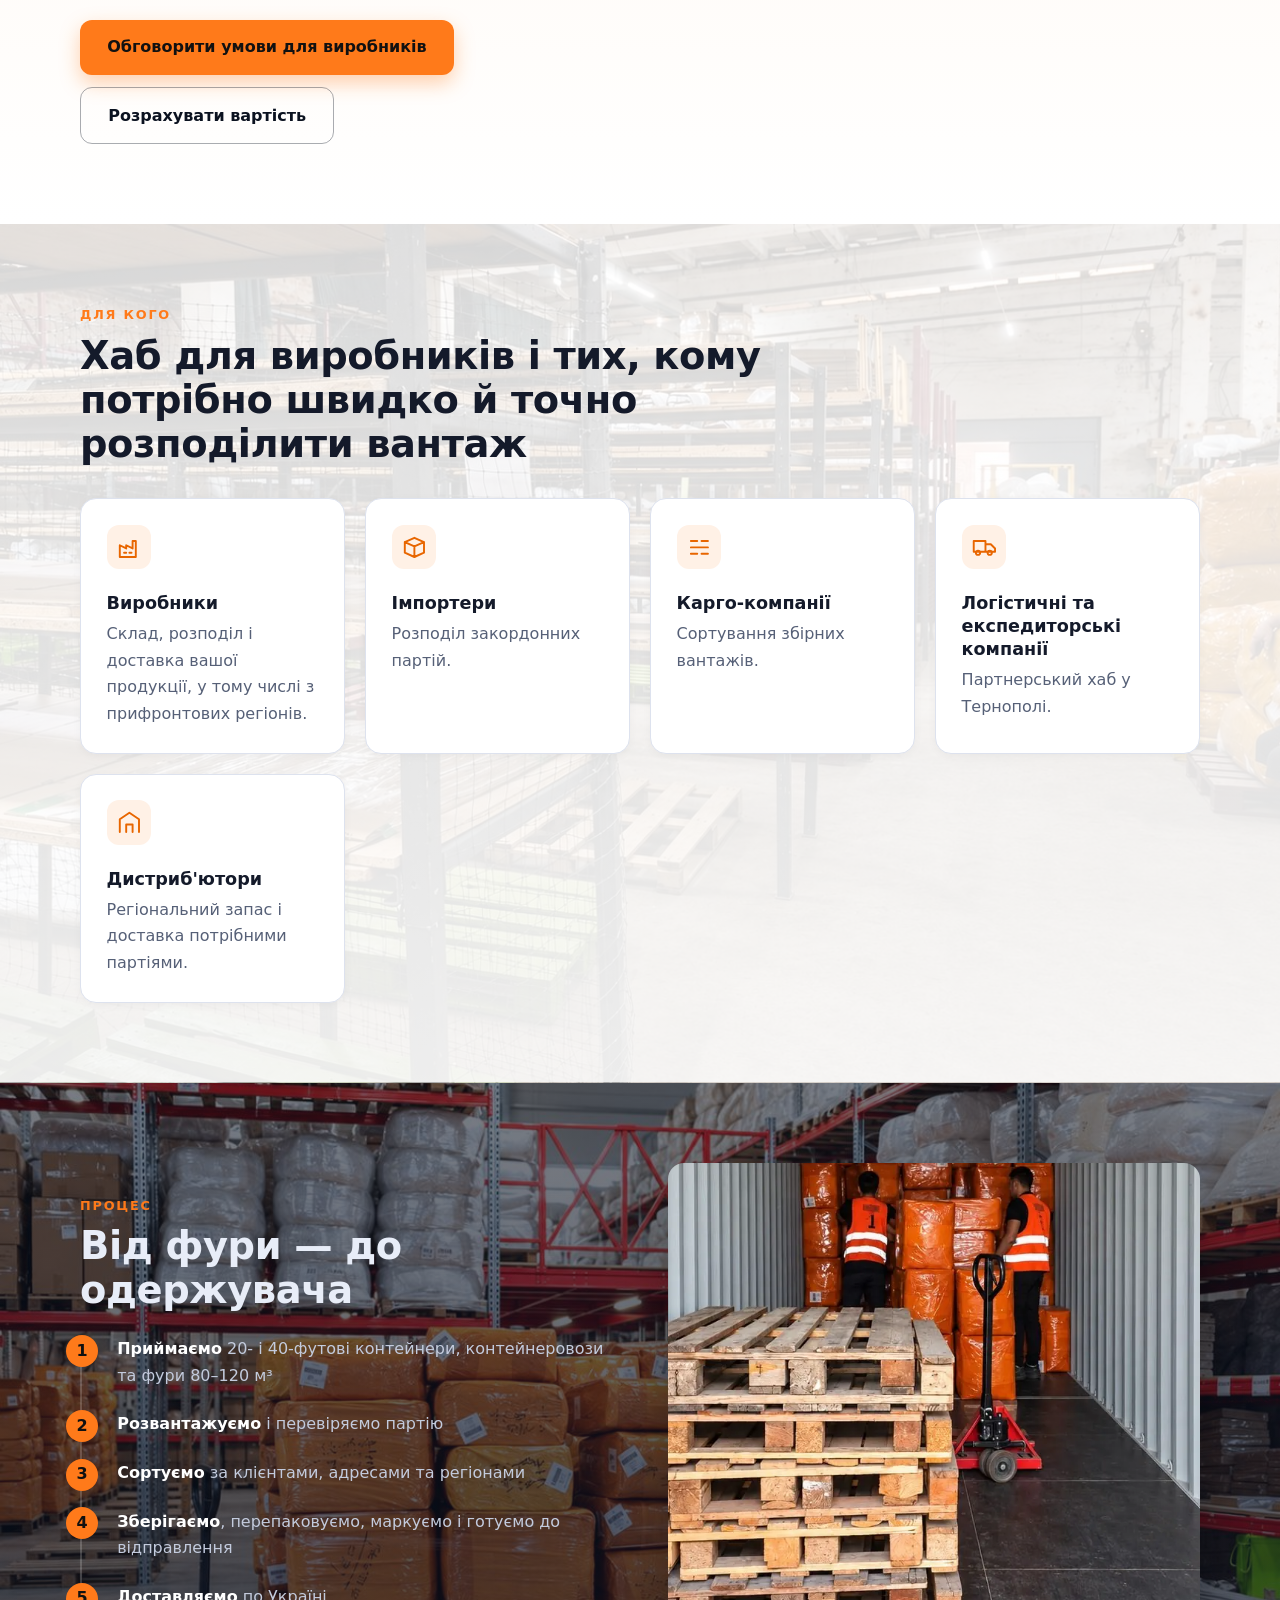
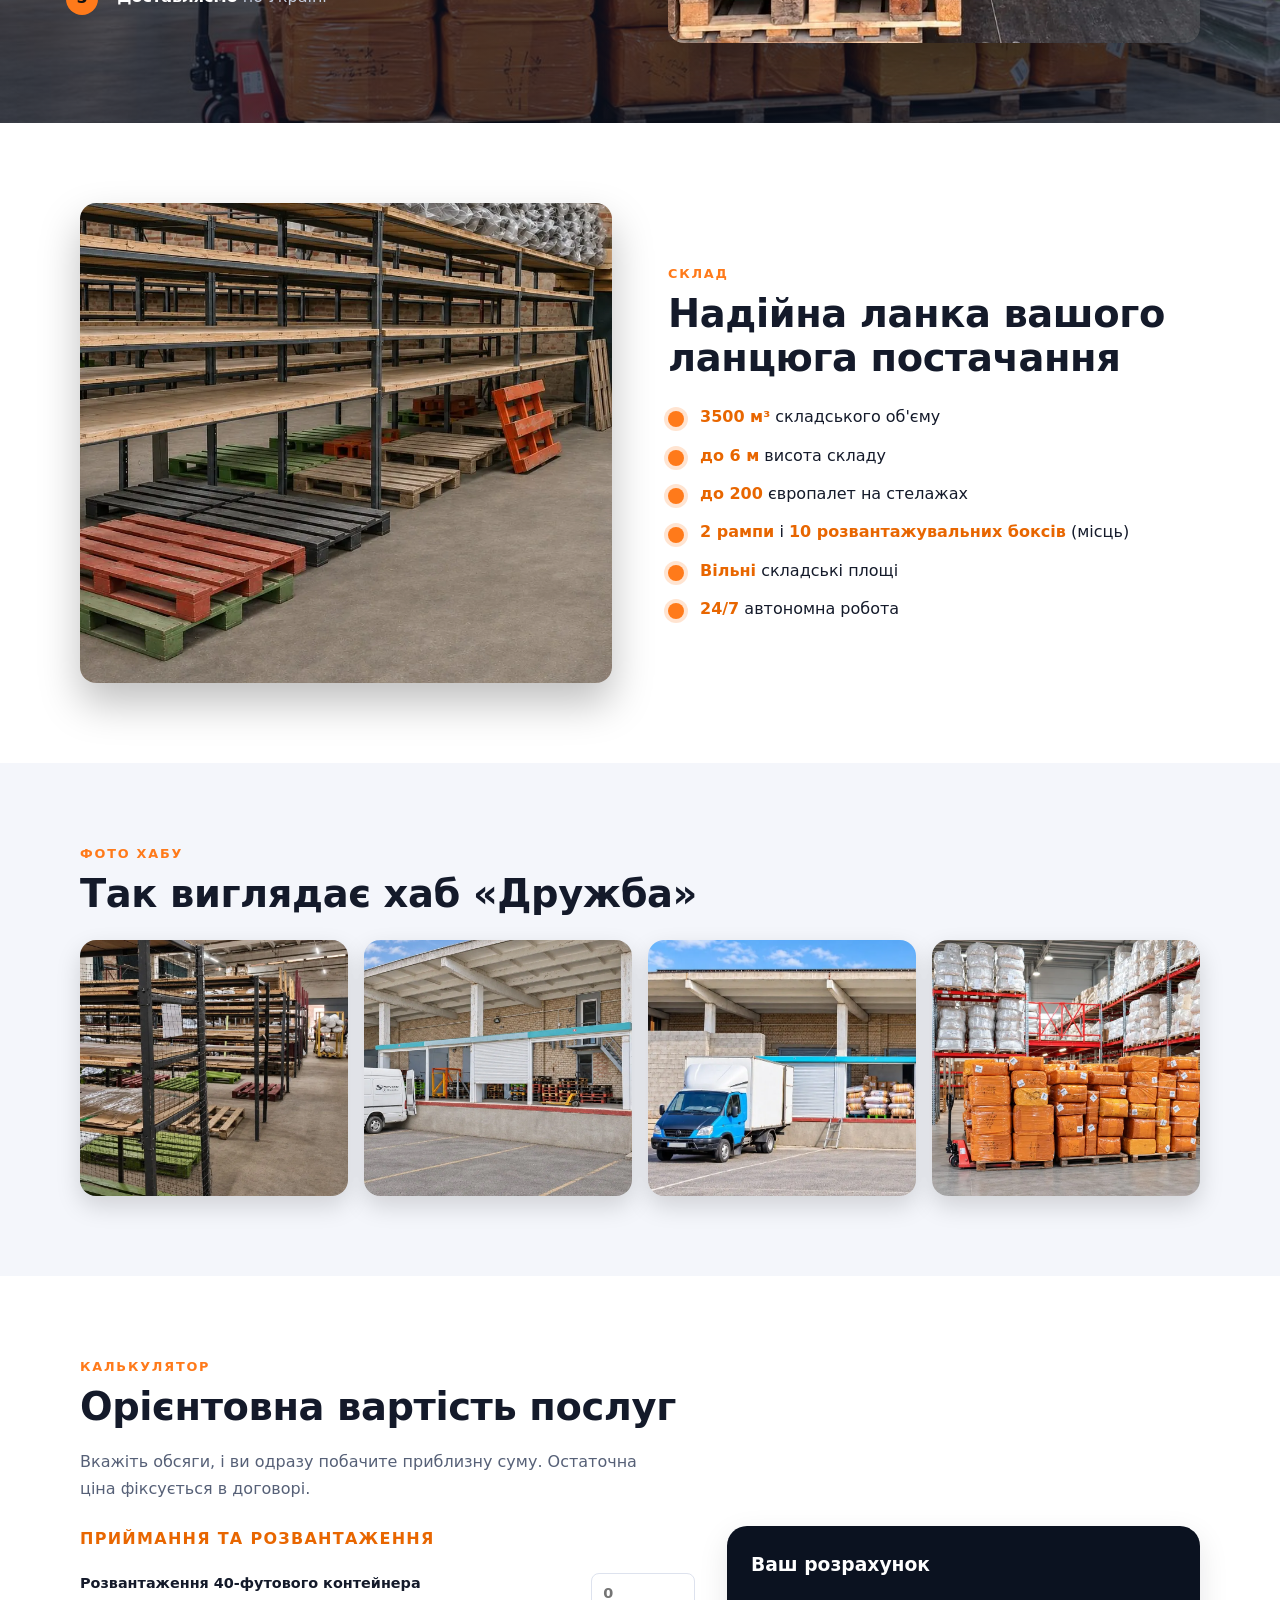
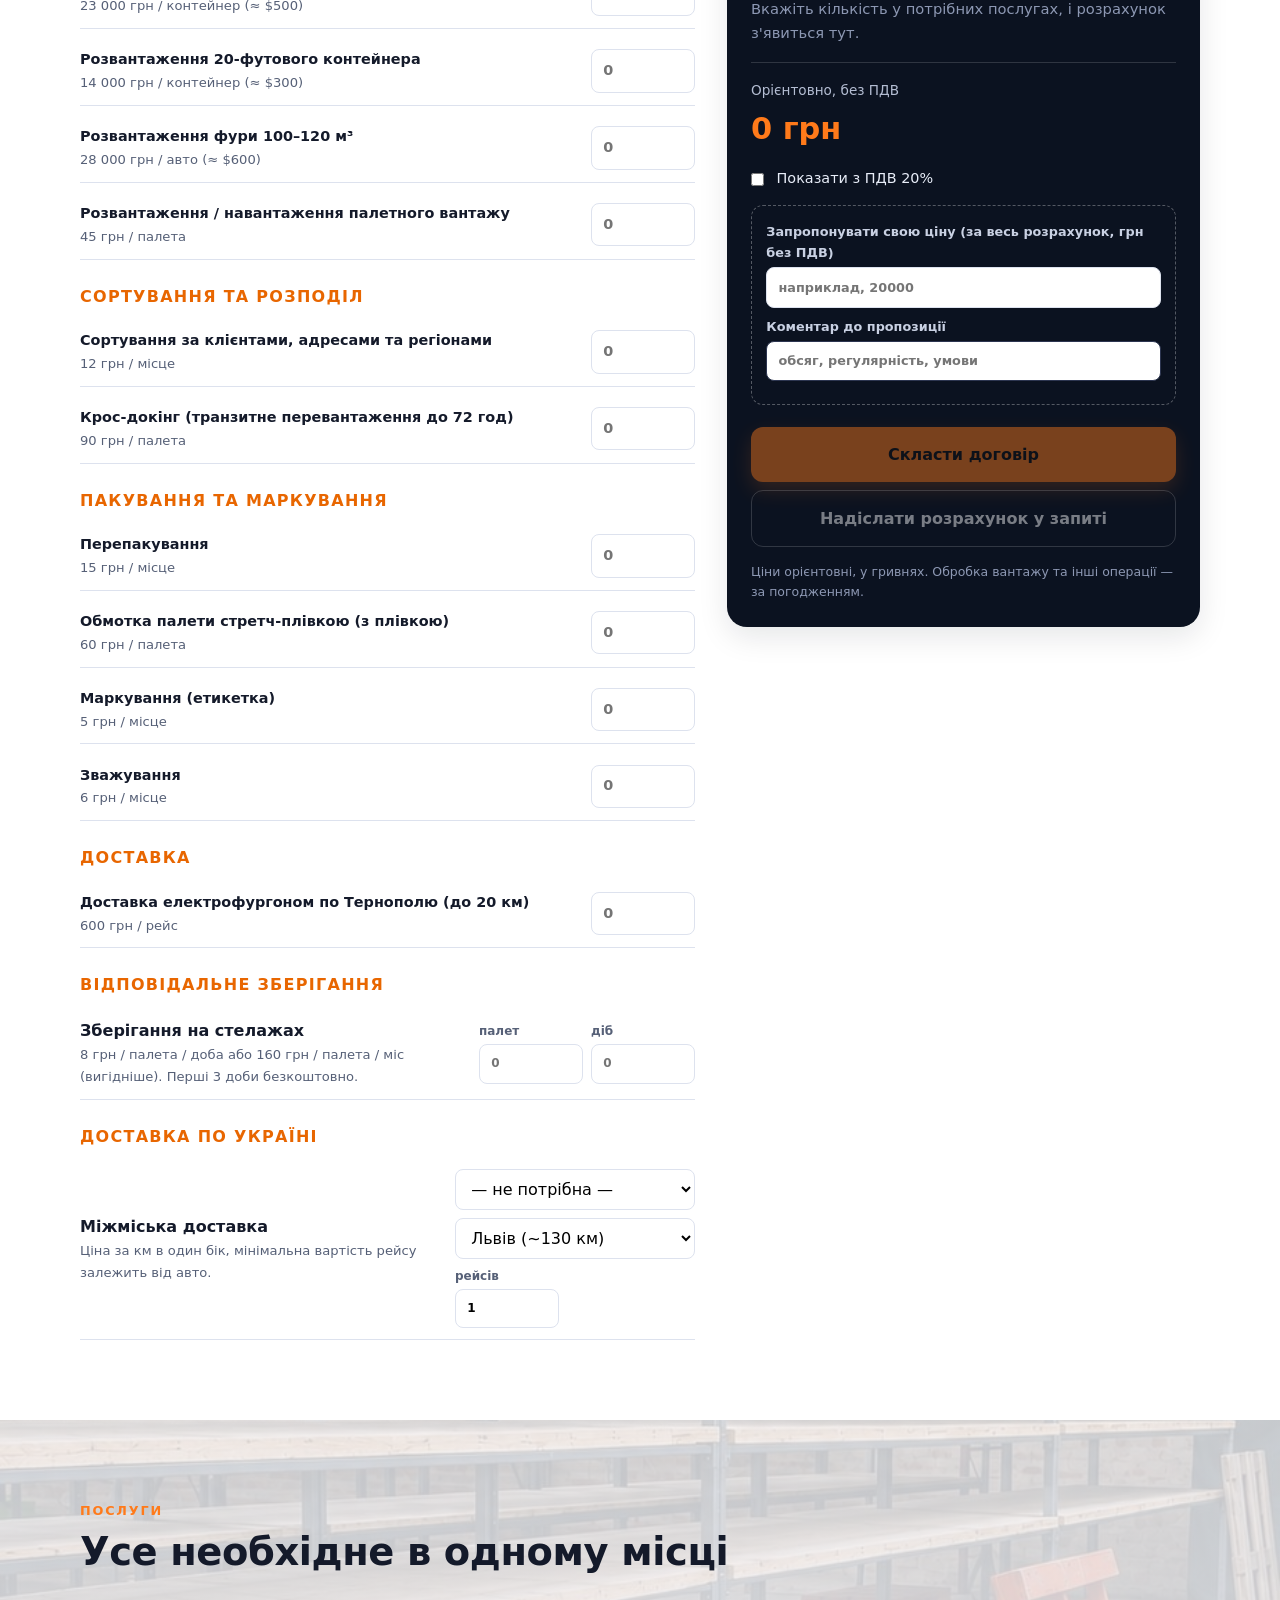
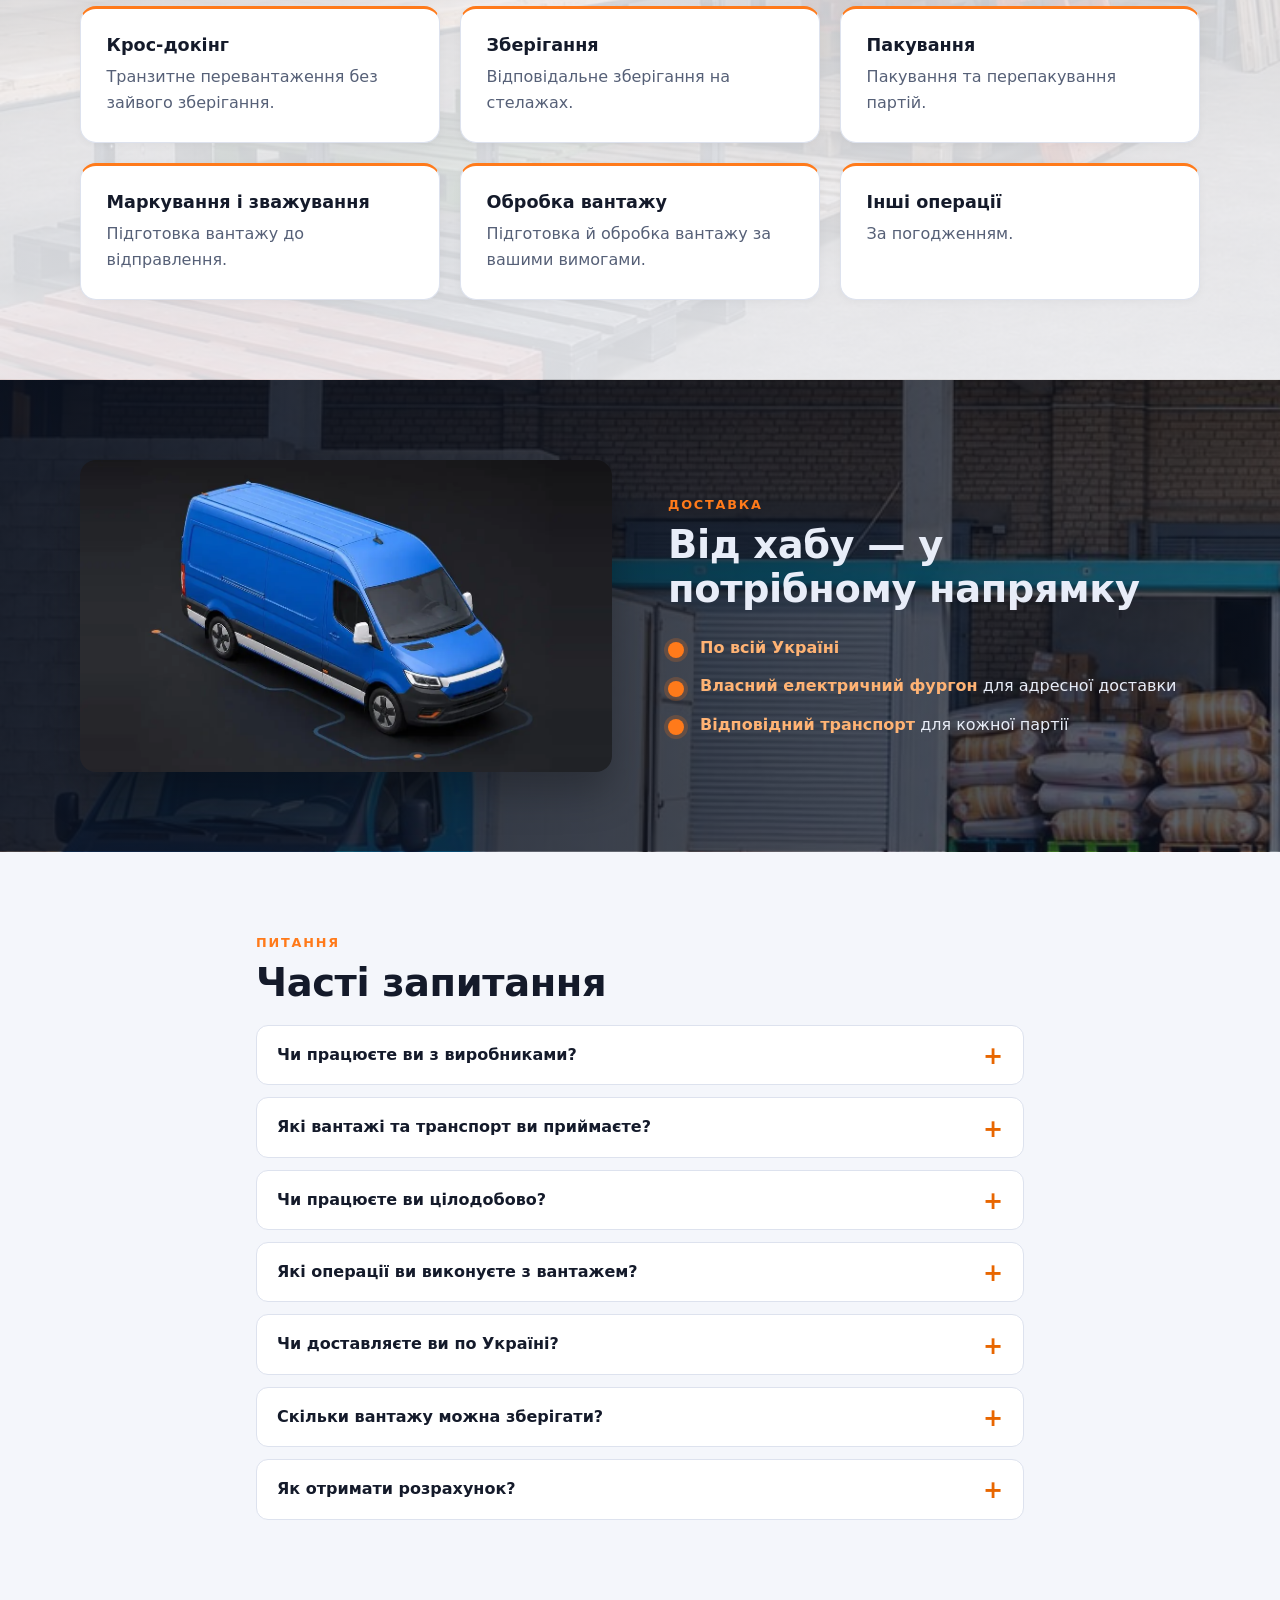
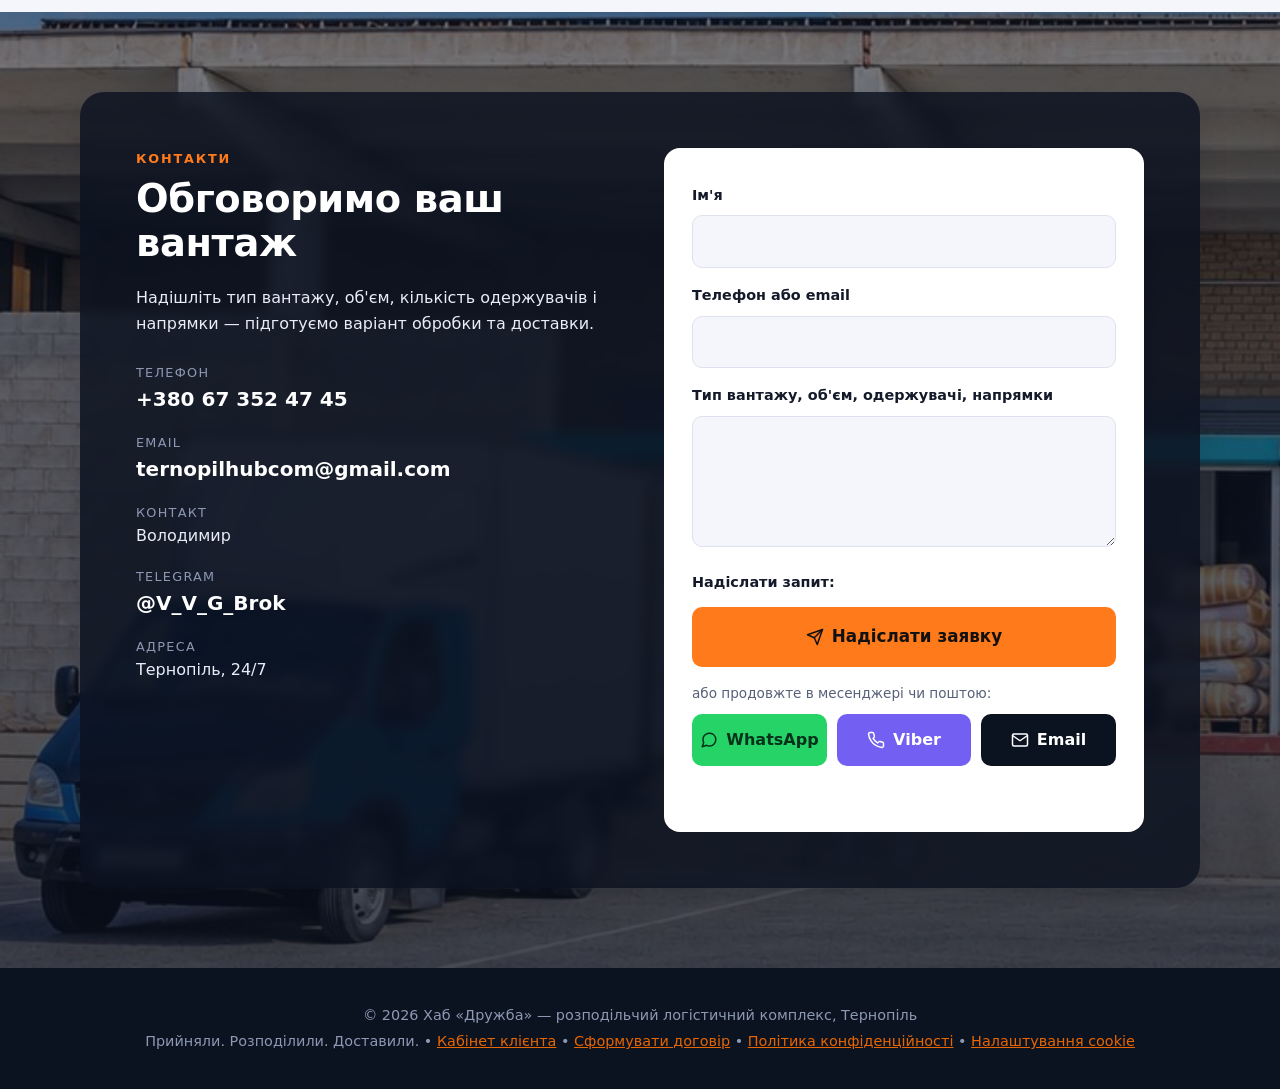
==== commit 6acfc531: "Форма: головна кнопка «Надіслати заявку» замість «Надіслати в Telegram» Заявка йде напряму через Tel" ====
--- a/index.html
+++ b/index.html
@@ -20,7 +20,7 @@
   <link rel="icon" href="data:image/svg+xml,%3Csvg xmlns='http://www.w3.org/2000/svg' viewBox='0 0 100 100'%3E%3Crect width='100' height='100' rx='20' fill='%23ff7a1a'/%3E%3Ctext x='50' y='68' font-size='56' text-anchor='middle' fill='white' font-family='Arial' font-weight='700'%3EР%3C/text%3E%3C/svg%3E">
   <link rel="icon" href="/favicon.ico" sizes="48x48">
   <link rel="preload" as="image" href="img/hub-ramp.webp" type="image/webp">
-  <link rel="stylesheet" href="style.css?v=16">
+  <link rel="stylesheet" href="style.css?v=17">
   <script type="application/ld+json">{"@context": "https://schema.org", "@type": "FAQPage", "mainEntity": [{"@type": "Question", "name": "Чи працюєте ви з виробниками?", "acceptedAnswer": {"@type": "Answer", "text": "Так, виробники для нас на першому місці. Особливо підтримуємо виробників із прифронтових і проблемних регіонів: приймаємо продукцію, зберігаємо, обробляємо вантаж і доставляємо покупцям по Україні. Для виробників діють знижки, розмір узгоджуємо індивідуально."}}, {"@type": "Question", "name": "Які вантажі та транспорт ви приймаєте?", "acceptedAnswer": {"@type": "Answer", "text": "Приймаємо 20- і 40-футові контейнери, контейнеровози та фури 80–120 м³. Партії будь-яких розмірів."}}, {"@type": "Question", "name": "Чи працюєте ви цілодобово?", "acceptedAnswer": {"@type": "Answer", "text": "Так, хаб у Тернополі працює 24/7 в автономному режимі."}}, {"@type": "Question", "name": "Які операції ви виконуєте з вантажем?", "acceptedAnswer": {"@type": "Answer", "text": "Крос-докінг і транзитне перевантаження, відповідальне зберігання, пакування та перепакування, маркування і зважування, обробка вантажу. Інші операції — за погодженням."}}, {"@type": "Question", "name": "Чи доставляєте ви по Україні?", "acceptedAnswer": {"@type": "Answer", "text": "Так. Доставляємо по всій Україні: власний електричний фургон для адресної доставки та відповідний транспорт для кожної партії."}}, {"@type": "Question", "name": "Скільки вантажу можна зберігати?", "acceptedAnswer": {"@type": "Answer", "text": "Складський об'єм — 3500 м³, до 200 європалет на стелажах, висота складу до 6 м. Є вільні складські площі."}}, {"@type": "Question", "name": "Як отримати розрахунок?", "acceptedAnswer": {"@type": "Answer", "text": "Надішліть тип вантажу, об'єм, кількість одержувачів і напрямки через форму нижче, у WhatsApp, Viber, Telegram або по телефону +380 67 352 47 45. Підготуємо варіант обробки та доставки."}}]}</script>
 </head>
 <body>
@@ -239,7 +239,8 @@
           <input type="text" name="website" tabindex="-1" autocomplete="off" aria-hidden="true" style="position:absolute;left:-9999px">
           <p class="send-title">Надіслати запит:</p>
           <div class="send-btns">
-            <button class="send tg" type="button" data-channel="telegram" hidden><svg class="si" width="18" height="18" viewBox="0 0 24 24" aria-hidden="true"><path d="M22 2 11 13"/><path d="M22 2 15 22l-4-9-9-4z"/></svg><span>Надіслати в Telegram</span></button>
+            <button class="send tg" type="button" data-channel="telegram" hidden><svg class="si" width="18" height="18" viewBox="0 0 24 24" aria-hidden="true"><path d="M22 2 11 13"/><path d="M22 2 15 22l-4-9-9-4z"/></svg><span>Надіслати заявку</span></button>
+            <p class="send-alt" hidden>або продовжте в месенджері чи поштою:</p>
             <button class="send wa" type="button" data-channel="whatsapp"><svg class="si" width="18" height="18" viewBox="0 0 24 24" aria-hidden="true"><path d="M21 11.5a8.4 8.4 0 0 1-.9 3.8 8.5 8.5 0 0 1-7.6 4.7 8.4 8.4 0 0 1-3.8-.9L3 21l1.9-5.7a8.4 8.4 0 0 1-.9-3.8 8.5 8.5 0 0 1 4.7-7.6 8.4 8.4 0 0 1 3.8-.9h.5a8.5 8.5 0 0 1 8 8z"/></svg><span>WhatsApp</span></button>
             <button class="send vb" type="button" data-channel="viber"><svg class="si" width="18" height="18" viewBox="0 0 24 24" aria-hidden="true"><path d="M22 16.9v3a2 2 0 0 1-2.2 2 19.8 19.8 0 0 1-8.6-3.1 19.5 19.5 0 0 1-6-6A19.8 19.8 0 0 1 2.1 4.2 2 2 0 0 1 4.1 2h3a2 2 0 0 1 2 1.7c.1 1 .4 1.9.7 2.8a2 2 0 0 1-.5 2.1L8.1 9.9a16 16 0 0 0 6 6l1.3-1.3a2 2 0 0 1 2.1-.5c.9.3 1.8.6 2.8.7a2 2 0 0 1 1.7 2z"/></svg><span>Viber</span></button>
             <button class="send em" type="button" data-channel="email"><svg class="si" width="18" height="18" viewBox="0 0 24 24" aria-hidden="true"><path d="M4 4h16a2 2 0 0 1 2 2v12a2 2 0 0 1-2 2H4a2 2 0 0 1-2-2V6a2 2 0 0 1 2-2z"/><path d="m22 6-10 7L2 6"/></svg><span>Email</span></button>
@@ -268,6 +269,6 @@
   <script src="calc-core.js?v=15"></script>
   <script src="calc.js?v=14"></script>
   <script src="analytics.js?v=1"></script>
-  <script src="script.js?v=16"></script>
+  <script src="script.js?v=17"></script>
 </body>
 </html>
--- a/style.css
+++ b/style.css
@@ -157,6 +157,10 @@
 .send-btns { grid-template-columns: repeat(3, 1fr); }
 .send.tg { grid-column: 1 / -1; padding: 1rem; font-size: 1.05rem; color: #fff; }
 .send.tg[hidden] { display: none; }
+/* Головна кнопка форми: заявка йде напряму через Telegram-бота, месенджер користувачу не потрібен */
+.send.tg { background: var(--accent); color: #111; }
+.send-alt { grid-column: 1 / -1; margin: .35rem 0 0; font-size: .85rem; color: var(--muted); }
+.send-alt[hidden] { display: none; }
 @media (max-width: 420px) { .send-btns { grid-template-columns: 1fr; } }
 
 /* Меню на телефоні */
